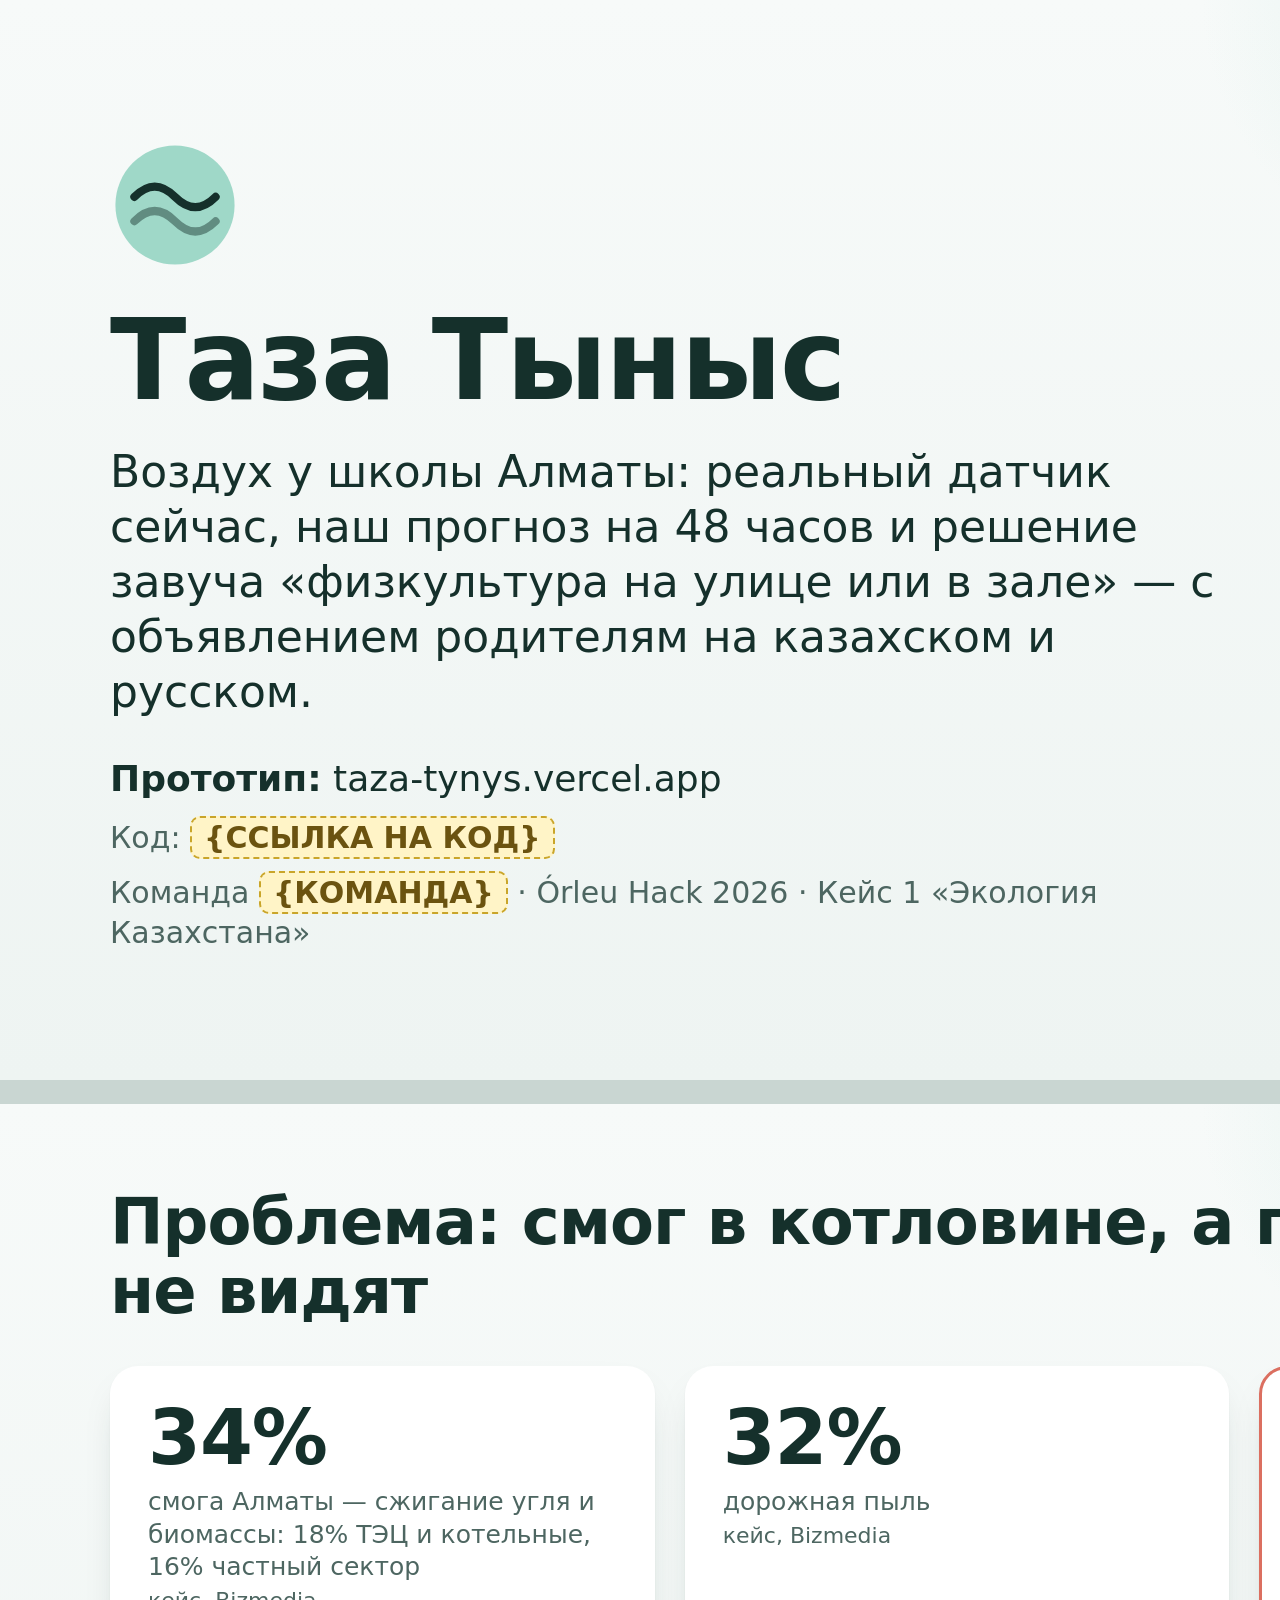
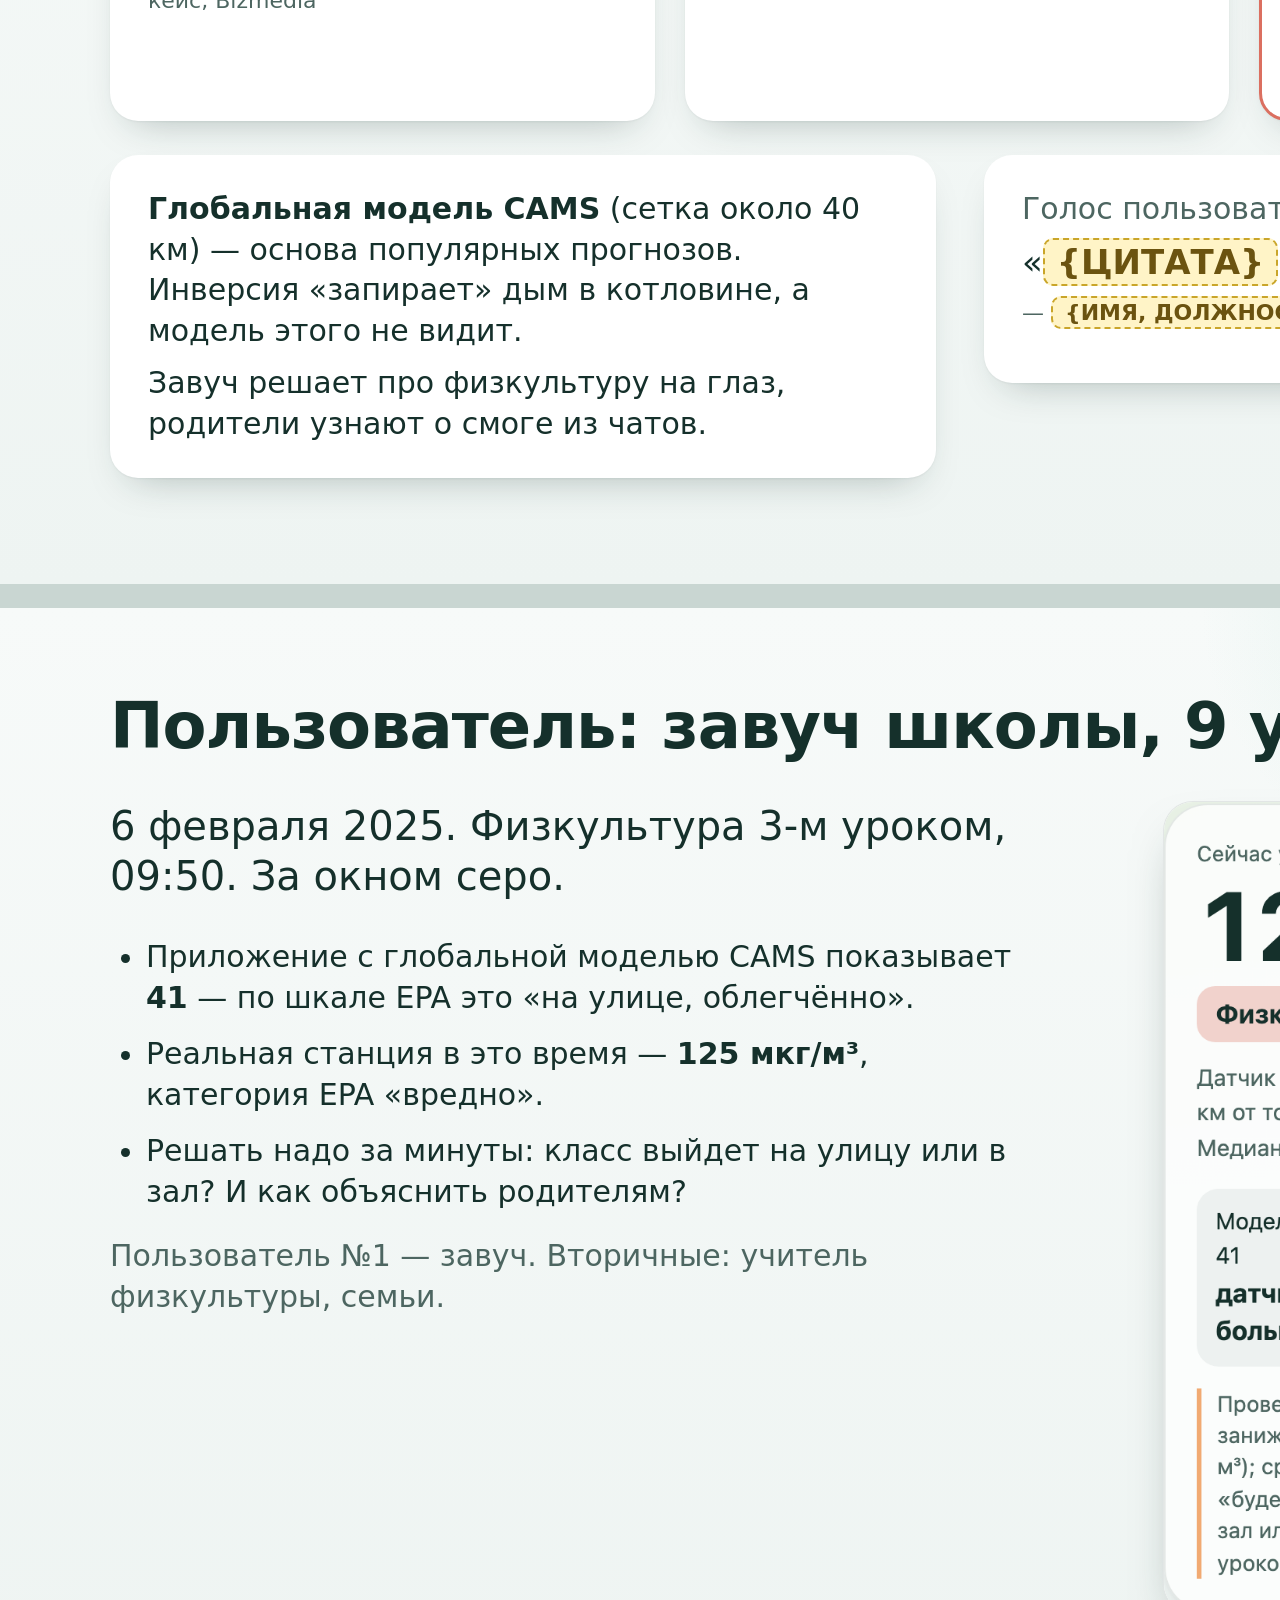
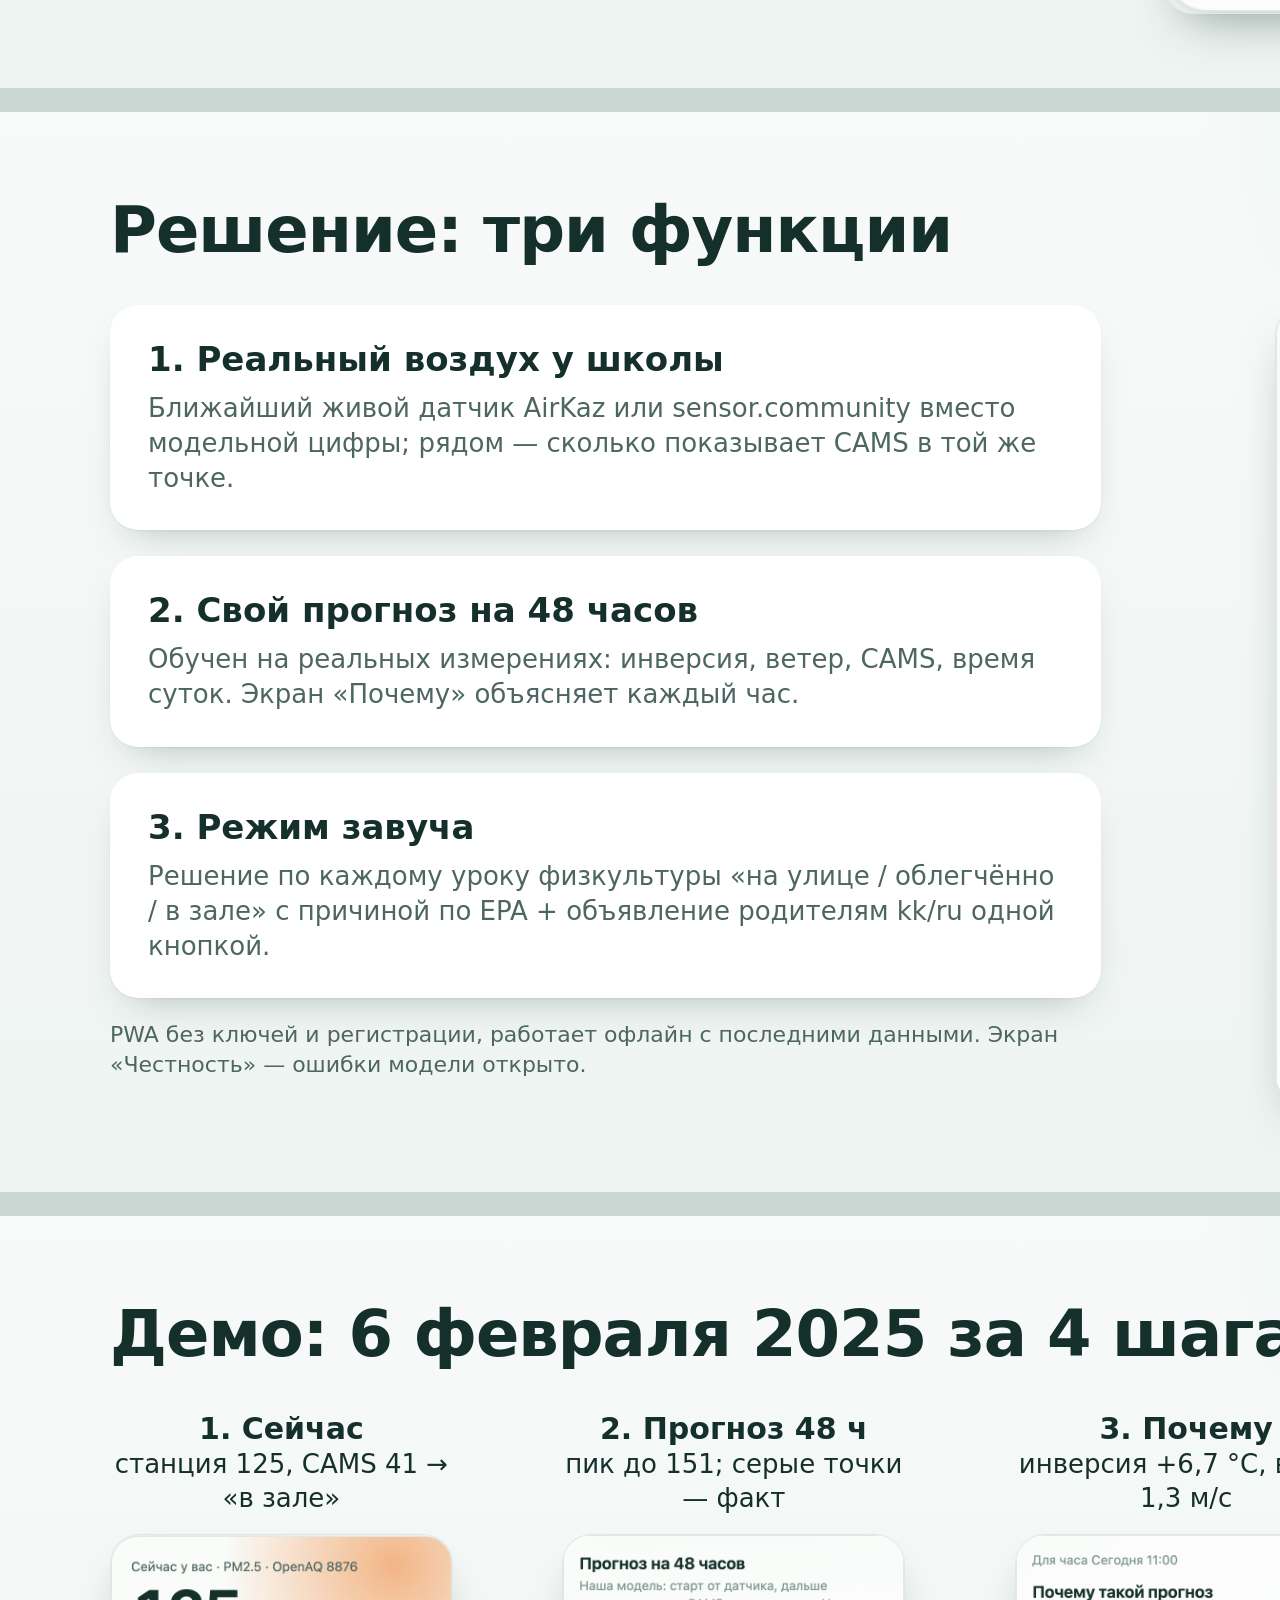
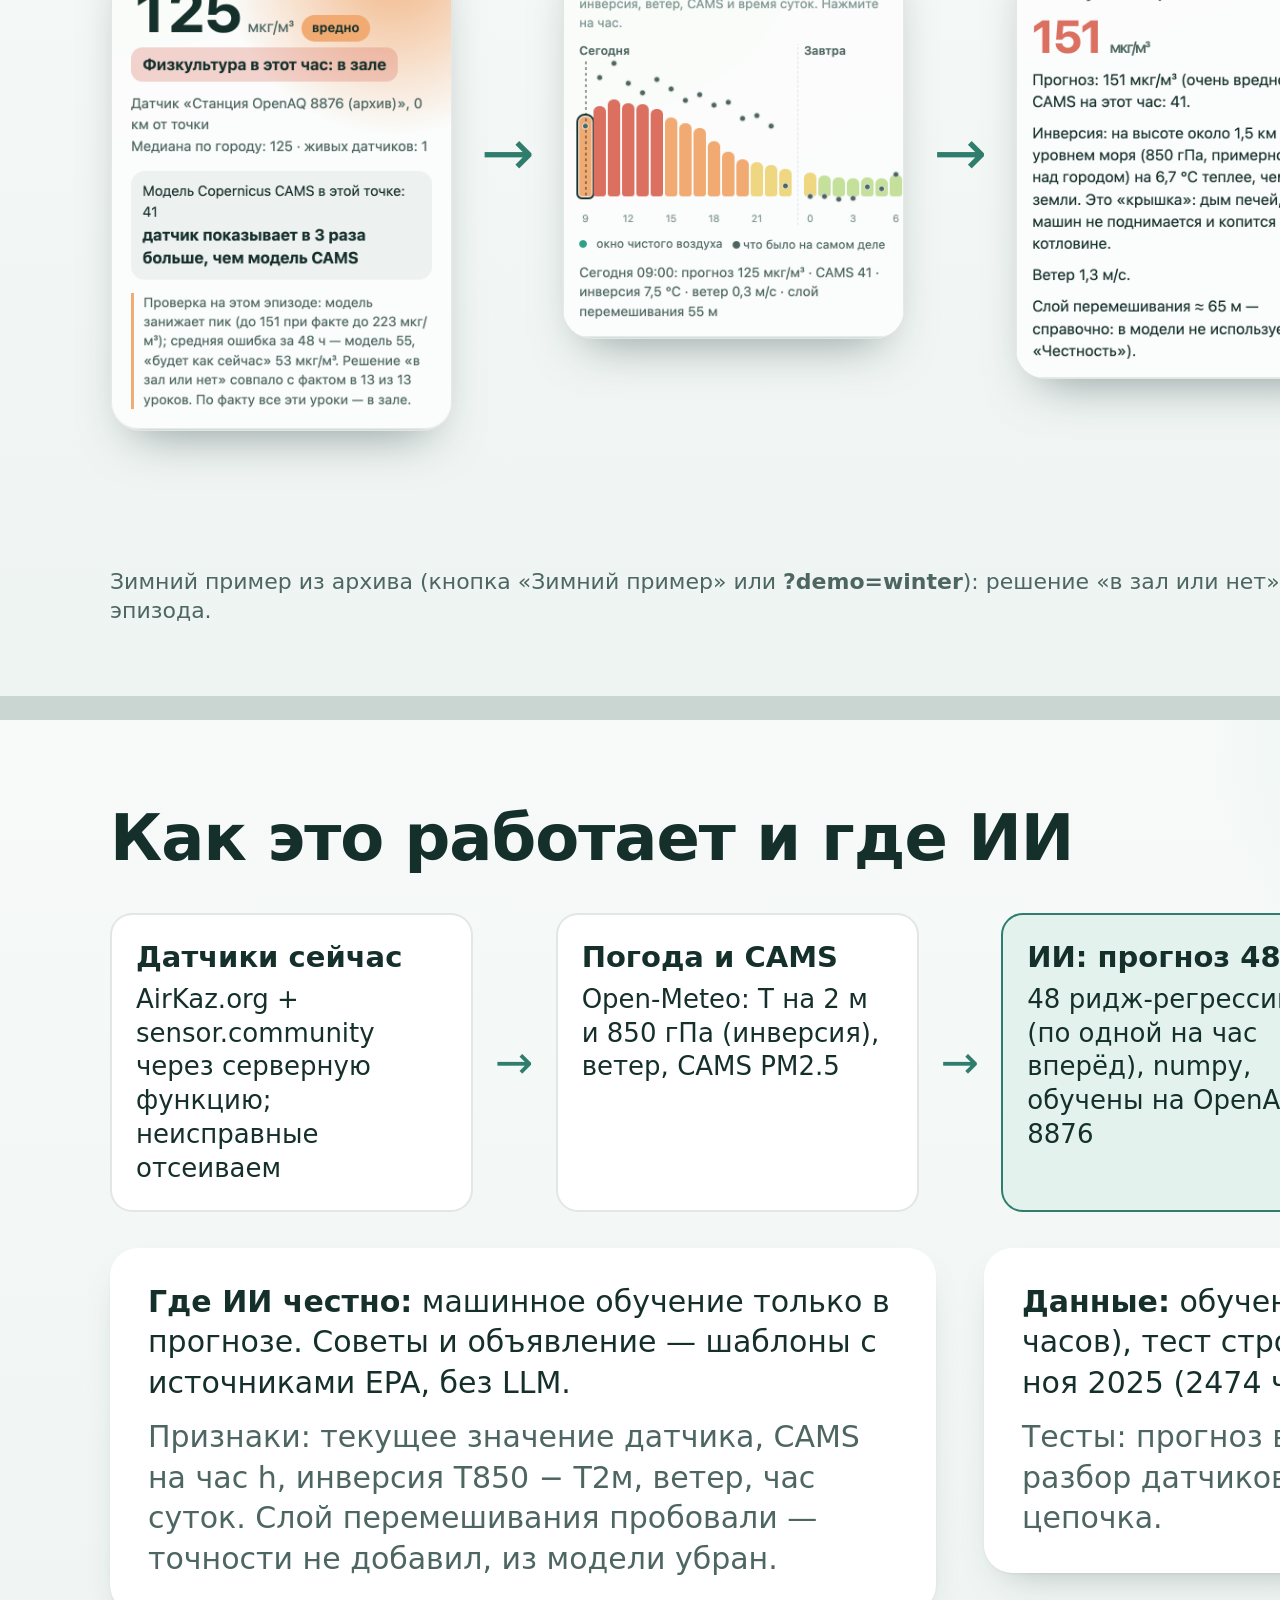
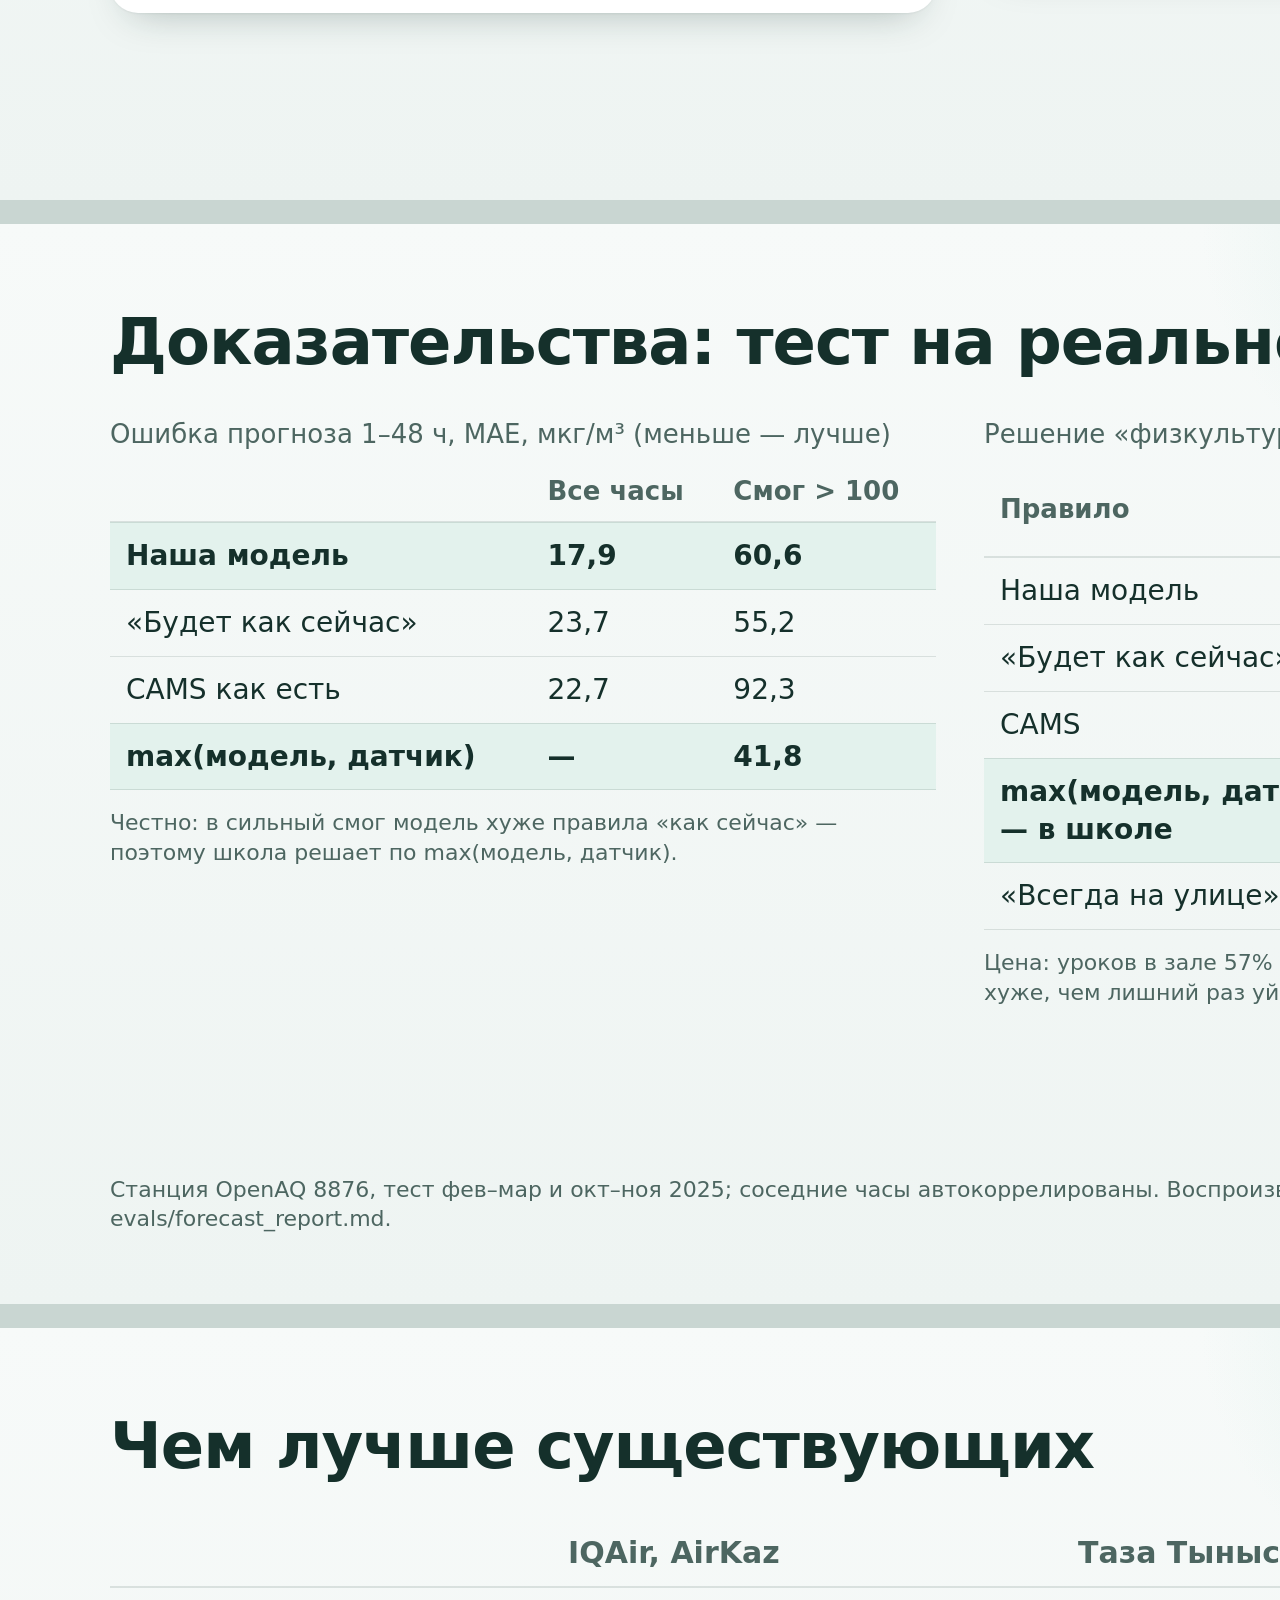
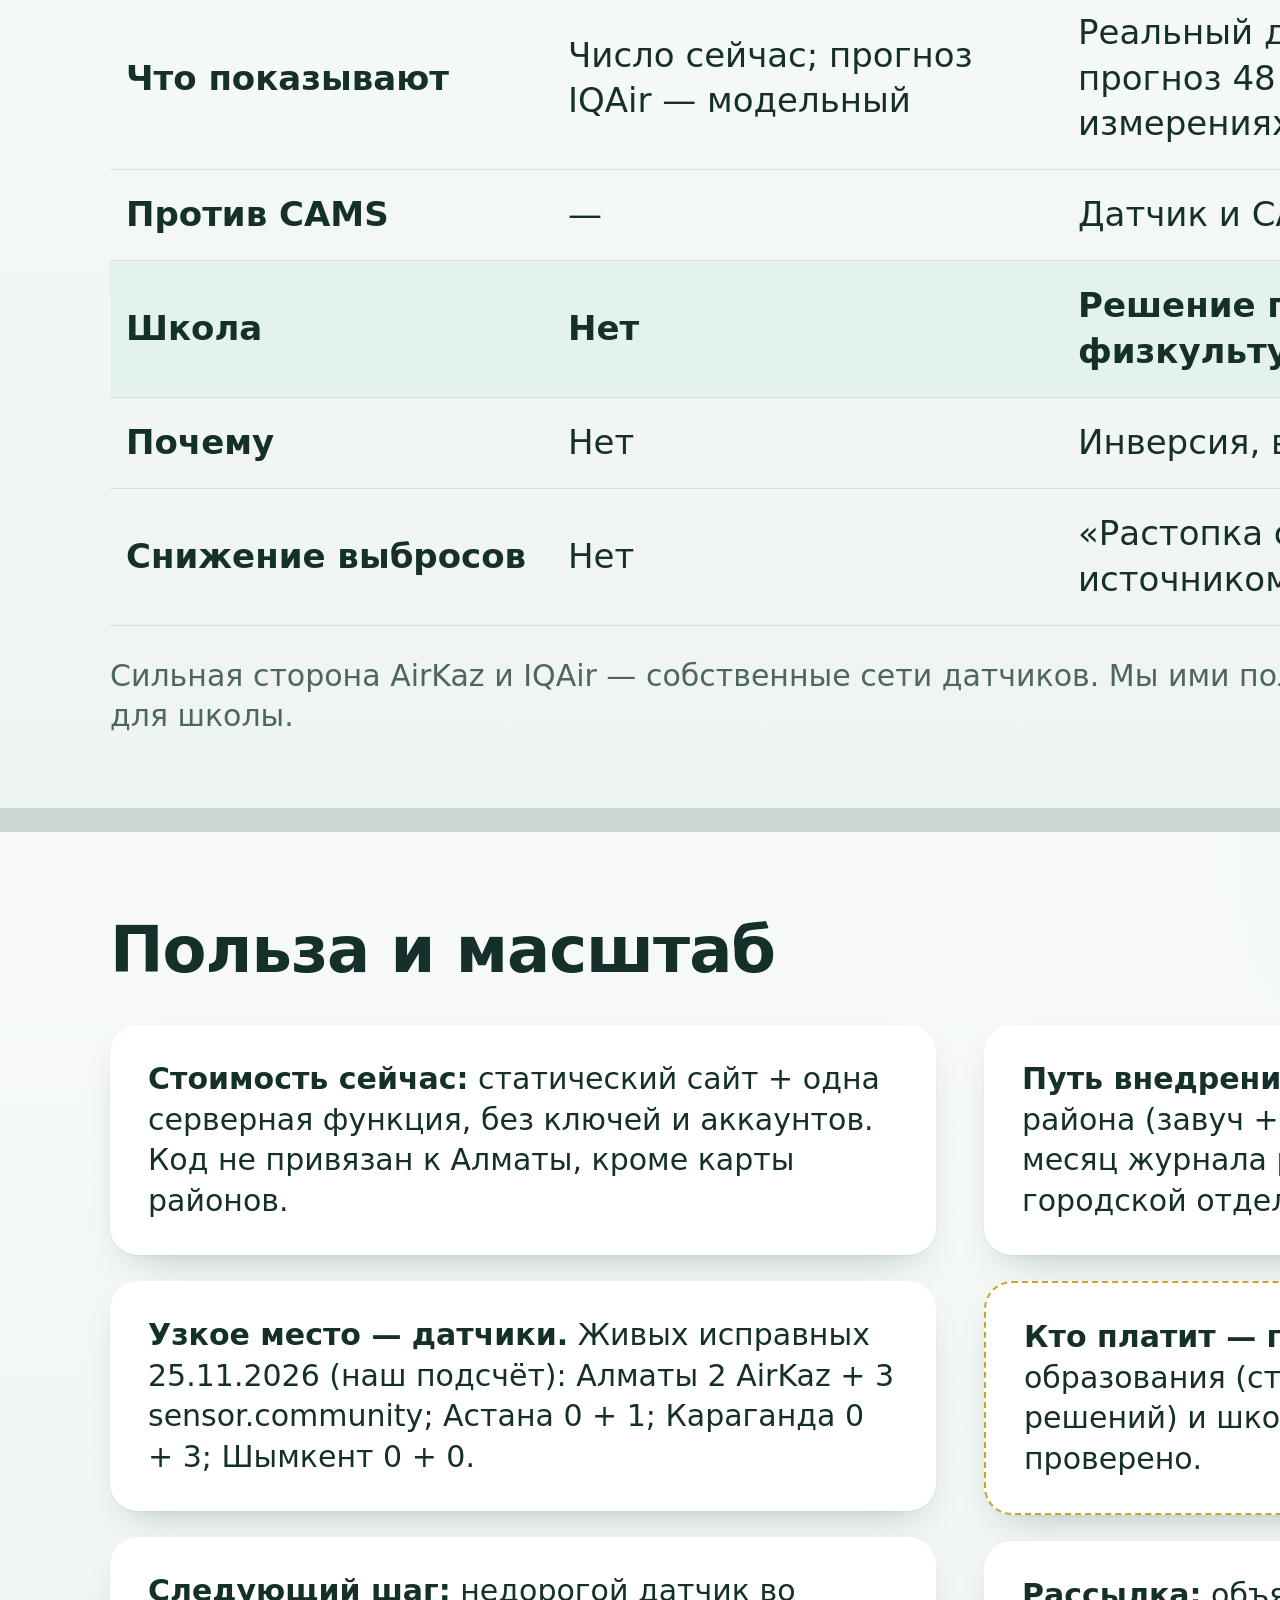
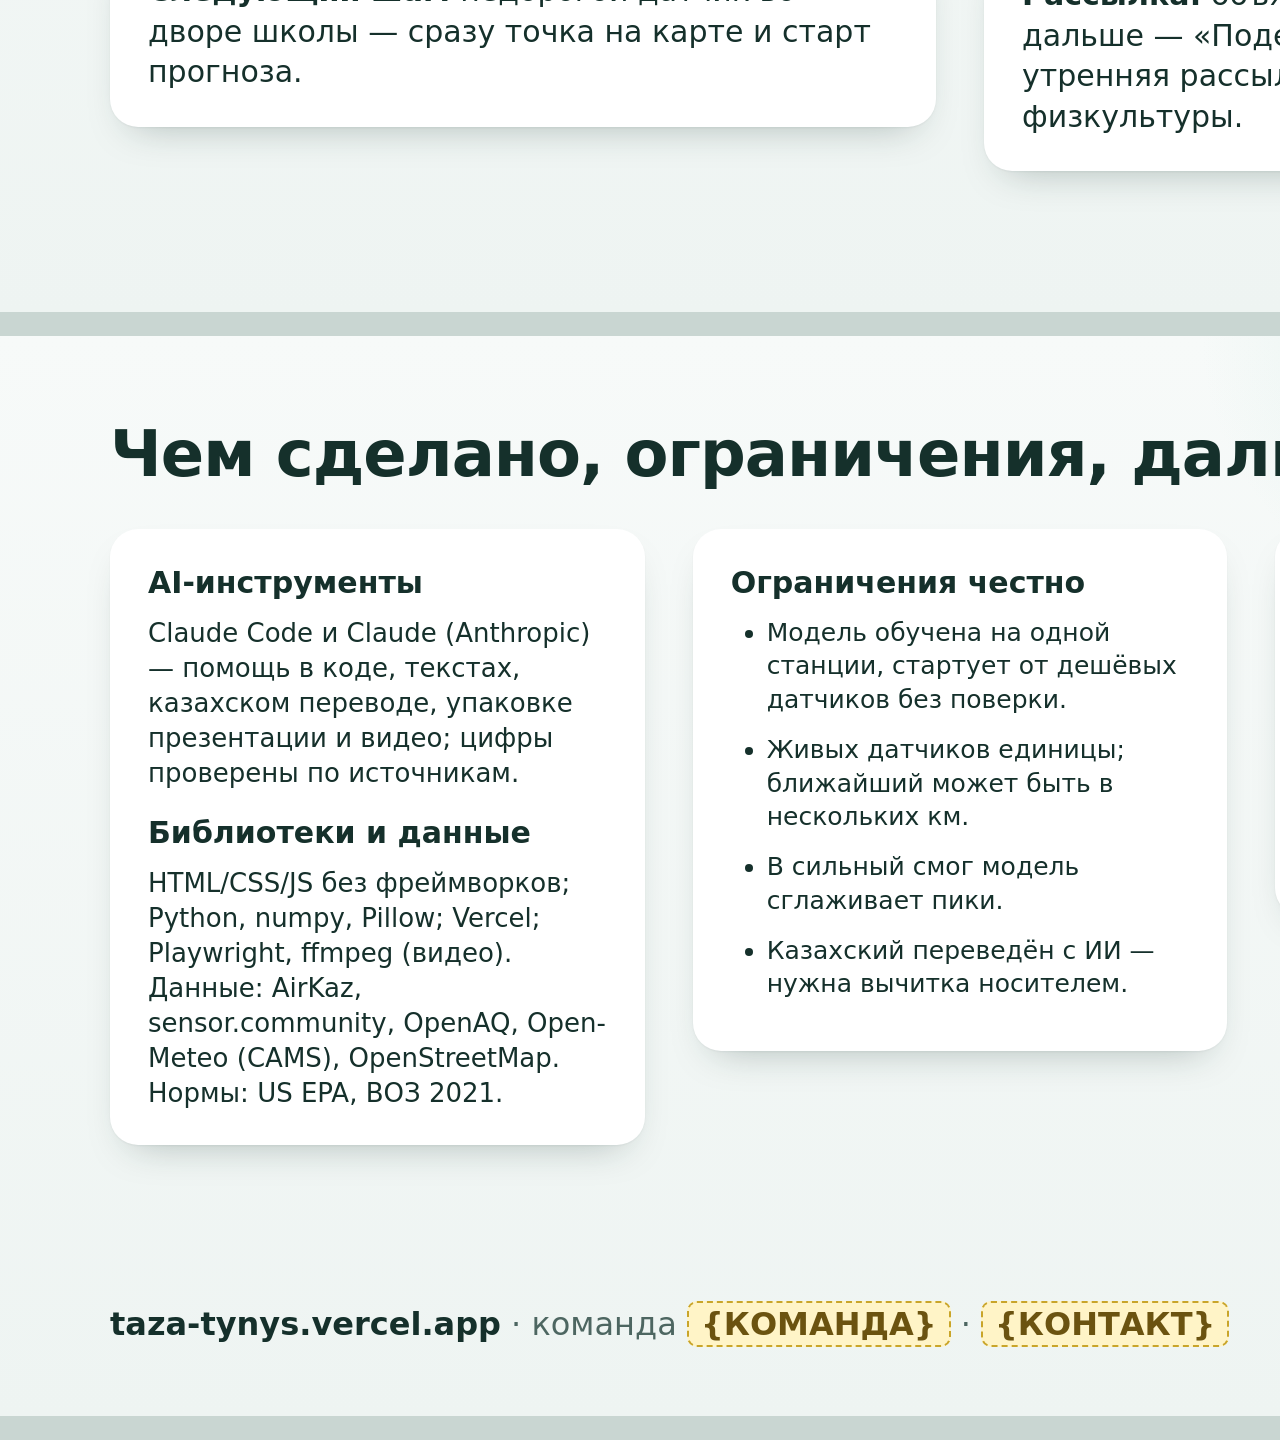
==== submission/slides.html @ 8d7e811f "docs(submission): slides, pitch video, script, defense notes and form description Co-Authored-By: Cl" ====
<!doctype html>
<html lang="ru">
<head>
<meta charset="utf-8">
<title>Таза Тыныс — презентация</title>
<meta name="viewport" content="width=1920">
<style>
  :root {
    --bg: #eef4f2; --bg2: #f7faf9; --card: #ffffff; --ink: #15302b; --ink2: #4d6661; --ink3: #7f9692;
    --line: rgba(21,48,43,.12); --accent: #2f7d6d;
    --lvl0: #9fd8c8; --lvl1: #c4e09a; --lvl2: #efd781; --lvl3: #f1aa72; --lvl4: #db6f60; --lvl5: #8e4f78; --win: #2f9f88;
    --font: ui-rounded, "SF Pro Rounded", "Segoe UI Variable Display", "Segoe UI", system-ui, -apple-system, Roboto, "Helvetica Neue", Arial, sans-serif;
  }
  @page { size: 1920px 1080px; margin: 0; }
  * { box-sizing: border-box; }
  html, body { margin: 0; padding: 0; background: #c9d6d2; font-family: var(--font); color: var(--ink); -webkit-print-color-adjust: exact; print-color-adjust: exact; }
  .slide { width: 1920px; height: 1080px; position: relative; overflow: hidden; margin: 0 auto 24px;
    background: radial-gradient(1200px 700px at 100% 0%, rgba(159,216,200,.55), transparent 60%), linear-gradient(180deg, var(--bg2), var(--bg));
    padding: 84px 110px 70px; page-break-after: always; break-after: page; display: flex; flex-direction: column; }
  @media print { body { background: none; } .slide { margin: 0; } }
  .num { position: absolute; right: 70px; bottom: 44px; font-size: 22px; color: var(--ink3); }
  .tag { position: absolute; left: 110px; bottom: 44px; font-size: 22px; color: var(--ink3); display: flex; gap: 12px; align-items: center; }
  .tag svg { width: 30px; height: 30px; }
  h1 { font-size: 112px; line-height: 1; margin: 0 0 28px; letter-spacing: -2px; }
  h2 { font-size: 64px; line-height: 1.08; margin: 0 0 40px; letter-spacing: -1px; }
  p, li, td, th { font-size: 30px; line-height: 1.35; }
  .lead { font-size: 44px; line-height: 1.25; color: var(--ink); margin: 0 0 36px; max-width: 1400px; }
  .muted { color: var(--ink2); }
  .small { font-size: 22px; color: var(--ink2); }
  .row { display: flex; gap: 48px; align-items: flex-start; flex: 1; min-height: 0; }
  .col { flex: 1; min-width: 0; }
  .card { background: var(--card); border-radius: 28px; padding: 34px 38px; box-shadow: 0 1px 2px rgba(21,48,43,.05), 0 18px 40px -22px rgba(21,48,43,.35); }
  .big { font-size: 120px; font-weight: 800; line-height: 1; letter-spacing: -3px; }
  .pill { display: inline-block; padding: 8px 22px; border-radius: 999px; font-weight: 700; font-size: 28px; }
  .bad { background: #f6d6d1; color: #7a2418; }
  .ok { background: #d7efe8; color: #1d5c4f; }
  .phone { border-radius: 30px; box-shadow: 0 24px 50px -24px rgba(21,48,43,.5); border: 1px solid var(--line); display: block; background: #fff; }
  table { border-collapse: collapse; width: 100%; }
  th { text-align: left; color: var(--ink2); font-weight: 600; font-size: 26px; padding: 12px 16px; border-bottom: 2px solid var(--line); }
  td { padding: 14px 16px; border-bottom: 1px solid var(--line); font-size: 28px; }
  table.cmp td { font-size: 34px; padding: 22px 16px; } table.cmp th { font-size: 30px; }
  tr.hl td { background: #e3f2ed; font-weight: 700; }
  .ph { background: #fff4c7; border: 2px dashed #c9a52a; color: #6b5310; padding: 2px 12px; border-radius: 10px; font-weight: 600; }
  ul { margin: 0; padding-left: 36px; } li { margin: 0 0 16px; }
  .steps { display: flex; gap: 28px; flex: 1; min-height: 0; }
  .step { flex: 1; display: flex; flex-direction: column; gap: 18px; align-items: center; }
  .step .cap { font-size: 26px; line-height: 1.3; text-align: center; min-height: 104px; }
  .step .cap b { display: block; font-size: 30px; }
  .step img { max-height: 620px; max-width: 100%; }
  .arrow { align-self: center; font-size: 64px; color: var(--accent); margin-top: -60px; }
  .flow { display: flex; align-items: stretch; gap: 22px; margin-bottom: 36px; }
  .box { flex: 1; background: #fff; border-radius: 22px; padding: 24px 24px; border: 2px solid var(--line); font-size: 26px; line-height: 1.3; }
  .box b { display: block; font-size: 29px; margin-bottom: 6px; }
  .box.ai { border-color: var(--accent); background: #e3f2ed; }
  .farr { align-self: center; font-size: 46px; color: var(--accent); }
  .kpi { display: flex; gap: 30px; margin-bottom: 34px; }
  .kpi .card { flex: 1; }
  .kpi .v { font-size: 76px; font-weight: 800; line-height: 1; letter-spacing: -1px; }
  .kpi .l { font-size: 25px; color: var(--ink2); margin-top: 10px; line-height: 1.3; }
  .grid3 { display: grid; grid-template-columns: repeat(3, 1fr); gap: 30px; }
  .grid3 .card h3 { font-size: 34px; margin: 0 0 12px; }
  .grid3 .card p { font-size: 26px; margin: 0; color: var(--ink2); }
</style>
</head>
<body>
<svg width="0" height="0" style="position:absolute" aria-hidden="true">
  <symbol id="logo" viewBox="0 0 48 48">
    <circle cx="24" cy="24" r="22" fill="#9fd8c8"/>
    <path d="M9 21c5-5 10-5 15 0s10 5 15 0" fill="none" stroke="#15302b" stroke-width="3" stroke-linecap="round"/>
    <path d="M9 30c5-5 10-5 15 0s10 5 15 0" fill="none" stroke="#15302b" stroke-width="3" stroke-linecap="round" opacity=".45"/>
  </symbol>
</svg>

<!-- 1. Title -->
<section class="slide">
  <div class="row" style="align-items:center">
    <div class="col" style="flex:1.35">
      <svg style="width:130px;height:130px;margin-bottom:30px"><use href="#logo"/></svg>
      <h1>Таза Тыныс</h1>
      <p class="lead">Воздух у школы Алматы: реальный датчик сейчас, наш прогноз на 48 часов и решение завуча «физкультура на улице или в зале» — с объявлением родителям на казахском и русском.</p>
      <p style="font-size:36px;margin:0 0 14px"><b>Прототип:</b> taza-tynys.vercel.app</p>
      <p style="font-size:30px;margin:0 0 14px" class="muted">Код: <span class="ph">{ССЫЛКА НА КОД}</span></p>
      <p style="font-size:30px;margin:0" class="muted">Команда <span class="ph">{КОМАНДА}</span> · Órleu Hack 2026 · Кейс 1 «Экология Казахстана»</p>
    </div>
    <div class="col" style="flex:.65;display:flex;justify-content:center">
      <img class="phone" src="img/phone_winter_top.png" style="height:880px" alt="Экран «Сейчас»">
    </div>
  </div>
  <div class="num">1</div>
</section>

<!-- 2. Problem -->
<section class="slide">
  <h2>Проблема: смог в котловине, а прогнозы его не видят</h2>
  <div class="kpi">
    <div class="card"><div class="v">34%</div><div class="l">смога Алматы — сжигание угля и биомассы: 18% ТЭЦ и котельные, 16% частный сектор<br><span class="small">кейс, Bizmedia</span></div></div>
    <div class="card"><div class="v">32%</div><div class="l">дорожная пыль<br><span class="small">кейс, Bizmedia</span></div></div>
    <div class="card" style="border:3px solid var(--lvl4)"><div class="v" style="color:#b04a3c">в 3,2 раза</div><div class="l">занижает смог модель CAMS: в 201 часе, когда станция показывала &gt;100 мкг/м³ (медиана 127), CAMS — медиана 40<br><span class="small">наш расчёт: OpenAQ 8876, фев–мар и окт–ноя 2025, evals/forecast_report.md</span></div></div>
  </div>
  <div class="row">
    <div class="col card">
      <p style="margin:0 0 12px"><b>Глобальная модель CAMS</b> (сетка около 40 км) — основа популярных прогнозов. Инверсия «запирает» дым в котловине, а модель этого не видит.</p>
      <p style="margin:0">Завуч решает про физкультуру на глаз, родители узнают о смоге из чатов.</p>
    </div>
    <div class="col card">
      <p style="margin:0 0 10px" class="muted">Голос пользователя:</p>
      <p style="margin:0;font-size:34px">«<span class="ph">{ЦИТАТА}</span>»</p>
      <p class="small" style="margin-top:12px">— <span class="ph">{ИМЯ, ДОЛЖНОСТЬ, ШКОЛА}</span> (интервью команды)</p>
    </div>
  </div>
  <div class="num">2</div>
</section>

<!-- 3. User -->
<section class="slide">
  <h2>Пользователь: завуч школы, 9 утра</h2>
  <div class="row">
    <div class="col">
      <p class="lead" style="font-size:40px">6 февраля 2025. Физкультура 3-м уроком, 09:50. За окном серо.</p>
      <ul>
        <li>Приложение с глобальной моделью CAMS показывает <b>41</b> — по шкале EPA это «на улице, облегчённо».</li>
        <li>Реальная станция в это время — <b>125 мкг/м³</b>, категория EPA «вредно».</li>
        <li>Решать надо за минуты: класс выйдет на улицу или в зал? И как объяснить родителям?</li>
      </ul>
      <p class="muted" style="margin-top:24px">Пользователь №1 — завуч. Вторичные: учитель физкультуры, семьи.</p>
    </div>
    <div class="col" style="flex:.8;display:flex;justify-content:center">
      <img class="phone" src="img/hero_winter.png" style="width:560px" alt="125 против 41">
    </div>
  </div>
  <div class="num">3</div>
</section>

<!-- 4. Solution -->
<section class="slide">
  <h2>Решение: три функции</h2>
  <div class="row">
    <div class="col" style="flex:1.2">
      <div class="grid3" style="grid-template-columns:1fr;gap:26px">
        <div class="card"><h3>1. Реальный воздух у школы</h3><p>Ближайший живой датчик AirKaz или sensor.community вместо модельной цифры; рядом — сколько показывает CAMS в той же точке.</p></div>
        <div class="card"><h3>2. Свой прогноз на 48 часов</h3><p>Обучен на реальных измерениях: инверсия, ветер, CAMS, время суток. Экран «Почему» объясняет каждый час.</p></div>
        <div class="card"><h3>3. Режим завуча</h3><p>Решение по каждому уроку физкультуры «на улице / облегчённо / в зале» с причиной по EPA + объявление родителям kk/ru одной кнопкой.</p></div>
      </div>
      <p class="small" style="margin-top:22px">PWA без ключей и регистрации, работает офлайн с последними данными. Экран «Честность» — ошибки модели открыто.</p>
    </div>
    <div class="col" style="flex:.8;display:flex;justify-content:center">
      <img class="phone" src="img/school_lessons_top.png" style="height:800px" alt="Режим завуча">
    </div>
  </div>
  <div class="num">4</div>
</section>

<!-- 5. Demo -->
<section class="slide">
  <h2>Демо: 6 февраля 2025 за 4 шага</h2>
  <div class="steps">
    <div class="step"><div class="cap"><b>1. Сейчас</b>станция 125, CAMS 41 → «в зале»</div><img class="phone" src="img/hero_winter.png" style="width:390px"></div>
    <div class="arrow">→</div>
    <div class="step"><div class="cap"><b>2. Прогноз 48 ч</b>пик до 151; серые точки — факт</div><img class="phone" src="img/strip_winter.png" style="width:390px"></div>
    <div class="arrow">→</div>
    <div class="step"><div class="cap"><b>3. Почему</b>инверсия +6,7 °C, ветер 1,3 м/с</div><img class="phone" src="img/why_gauge.png" style="width:390px"></div>
    <div class="arrow">→</div>
    <div class="step"><div class="cap"><b>4. Школа</b>3-й урок — в зал, объявление kk/ru</div><img class="phone" src="img/school_announce_ru.png" style="width:390px"></div>
  </div>
  <p class="small" style="margin:10px 0 0">Зимний пример из архива (кнопка «Зимний пример» или <b>?demo=winter</b>): решение «в зал или нет» совпало с фактом в 13 из 13 уроков этого эпизода.</p>
  <div class="num">5</div>
</section>

<!-- 6. How it works -->
<section class="slide">
  <h2>Как это работает и где ИИ</h2>
  <div class="flow">
    <div class="box"><b>Датчики сейчас</b>AirKaz.org + sensor.community через серверную функцию; неисправные отсеиваем</div>
    <div class="farr">→</div>
    <div class="box"><b>Погода и CAMS</b>Open-Meteo: T на 2 м и 850 гПа (инверсия), ветер, CAMS PM2.5</div>
    <div class="farr">→</div>
    <div class="box ai"><b>ИИ: прогноз 48 ч</b>48 ридж-регрессий (по одной на час вперёд), numpy, обучены на OpenAQ 8876</div>
    <div class="farr">→</div>
    <div class="box"><b>Правила, не генерация</b>Категории US EPA AQI, EPA Air Quality Flag, школа: max(прогноз, датчик)</div>
  </div>
  <div class="row">
    <div class="col card">
      <p style="margin:0 0 14px"><b>Где ИИ честно:</b> машинное обучение только в прогнозе. Советы и объявление — шаблоны с источниками EPA, без LLM.</p>
      <p style="margin:0" class="muted">Признаки: текущее значение датчика, CAMS на час h, инверсия T850 − T2м, ветер, час суток. Слой перемешивания пробовали — точности не добавил, из модели убран.</p>
    </div>
    <div class="col card">
      <p style="margin:0 0 14px"><b>Данные:</b> обучение окт 2024 – янв 2025 (2725 часов), тест строго позже — фев–мар и окт–ноя 2025 (2474 часа).</p>
      <p style="margin:0" class="muted">Тесты: прогноз в Python и JS совпадает; разбор датчиков на битых данных; офлайн-цепочка.</p>
    </div>
  </div>
  <div class="num">6</div>
</section>

<!-- 7. Evidence -->
<section class="slide">
  <h2>Доказательства: тест на реальной станции</h2>
  <div class="row">
    <div class="col">
      <p class="muted" style="margin:0 0 10px;font-size:26px">Ошибка прогноза 1–48 ч, MAE, мкг/м³ (меньше — лучше)</p>
      <table>
        <tr><th></th><th>Все часы</th><th>Смог &gt; 100</th></tr>
        <tr class="hl"><td>Наша модель</td><td>17,9</td><td>60,6</td></tr>
        <tr><td>«Будет как сейчас»</td><td>23,7</td><td>55,2</td></tr>
        <tr><td>CAMS как есть</td><td>22,7</td><td>92,3</td></tr>
        <tr class="hl"><td>max(модель, датчик)</td><td>—</td><td>41,8</td></tr>
      </table>
      <p class="small" style="margin-top:18px">Честно: в сильный смог модель хуже правила «как сейчас» — поэтому школа решает по max(модель, датчик).</p>
    </div>
    <div class="col">
      <p class="muted" style="margin:0 0 10px;font-size:26px">Решение «физкультура на улице?» (граница EPA 35,4)</p>
      <table>
        <tr><th>Правило</th><th>Точность</th><th>Поймано грязных часов</th></tr>
        <tr><td>Наша модель</td><td>75%</td><td>72%</td></tr>
        <tr><td>«Будет как сейчас»</td><td>70%</td><td>60%</td></tr>
        <tr><td>CAMS</td><td>67%</td><td>40%</td></tr>
        <tr class="hl"><td>max(модель, датчик) — в школе</td><td>70%</td><td>87%</td></tr>
        <tr><td>«Всегда на улице»</td><td>63%</td><td>0%</td></tr>
      </table>
      <p class="small" style="margin-top:18px">Цена: уроков в зале 57% часов против 41%. Пропустить грязный урок хуже, чем лишний раз уйти в зал.</p>
    </div>
  </div>
  <p class="small" style="margin:0">Станция OpenAQ 8876, тест фев–мар и окт–ноя 2025; соседние часы автокоррелированы. Воспроизводится: pipeline/train_forecast.py → evals/forecast_report.md.</p>
  <div class="num">7</div>
</section>

<!-- 8. Comparison -->
<section class="slide">
  <h2>Чем лучше существующих</h2>
  <table class="cmp">
    <tr><th style="width:26%"></th><th style="width:30%">IQAir, AirKaz</th><th>Таза Тыныс</th></tr>
    <tr><td><b>Что показывают</b></td><td>Число сейчас; прогноз IQAir — модельный</td><td>Реальный датчик у вашей точки + прогноз 48 ч, обученный на измерениях, с открытой ошибкой</td></tr>
    <tr><td><b>Против CAMS</b></td><td>—</td><td>Датчик и CAMS рядом в одной точке</td></tr>
    <tr class="hl"><td><b>Школа</b></td><td>Нет</td><td>Решение по каждому уроку физкультуры + объявление kk/ru</td></tr>
    <tr><td><b>Почему</b></td><td>Нет</td><td>Инверсия, ветер, вклад признаков</td></tr>
    <tr><td><b>Снижение выбросов</b></td><td>Нет</td><td>«Растопка сверху» с рецензируемым источником</td></tr>
  </table>
  <p class="muted" style="margin-top:30px">Сильная сторона AirKaz и IQAir — собственные сети датчиков. Мы ими пользуемся и добавляем решение для школы.</p>
  <div class="num">8</div>
</section>

<!-- 9. Value and scale -->
<section class="slide">
  <h2>Польза и масштаб</h2>
  <div class="row">
    <div class="col">
      <div class="card" style="margin-bottom:26px"><p style="margin:0"><b>Стоимость сейчас:</b> статический сайт + одна серверная функция, без ключей и аккаунтов. Код не привязан к Алматы, кроме карты районов.</p></div>
      <div class="card" style="margin-bottom:26px"><p style="margin:0"><b>Узкое место — датчики.</b> Живых исправных 25.11.2026 (наш подсчёт): Алматы 2 AirKaz + 3 sensor.community; Астана 0 + 1; Караганда 0 + 3; Шымкент 0 + 0.</p></div>
      <div class="card"><p style="margin:0"><b>Следующий шаг:</b> недорогой датчик во дворе школы — сразу точка на карте и старт прогноза.</p></div>
    </div>
    <div class="col">
      <div class="card" style="margin-bottom:26px"><p style="margin:0"><b>Путь внедрения:</b> пилот в 2–3 школах одного района (завуч + учитель физкультуры) → месяц журнала решений → районный и городской отдел образования.</p></div>
      <div class="card" style="margin-bottom:26px;border:2px dashed #c9a52a"><p style="margin:0"><b>Кто платит — гипотеза:</b> отделы образования (страница района, журнал решений) и школы (датчик во дворе). Не проверено.</p></div>
      <div class="card"><p style="margin:0"><b>Рассылка:</b> объявление уже на двух языках; дальше — «Поделиться» в чат класса и утренняя рассылка по расписанию физкультуры.</p></div>
    </div>
  </div>
  <div class="num">9</div>
</section>

<!-- 10. Tools, limits, next -->
<section class="slide">
  <h2>Чем сделано, ограничения, дальше</h2>
  <div class="row">
    <div class="col card">
      <p style="margin:0 0 12px"><b>AI-инструменты</b></p>
      <p style="margin:0 0 22px;font-size:26px">Claude Code и Claude (Anthropic) — помощь в коде, текстах, казахском переводе, упаковке презентации и видео; цифры проверены по источникам.</p>
      <p style="margin:0 0 12px"><b>Библиотеки и данные</b></p>
      <p style="margin:0;font-size:26px">HTML/CSS/JS без фреймворков; Python, numpy, Pillow; Vercel; Playwright, ffmpeg (видео). Данные: AirKaz, sensor.community, OpenAQ, Open-Meteo (CAMS), OpenStreetMap. Нормы: US EPA, ВОЗ 2021.</p>
    </div>
    <div class="col card">
      <p style="margin:0 0 12px"><b>Ограничения честно</b></p>
      <ul style="font-size:25px">
        <li style="font-size:25px">Модель обучена на одной станции, стартует от дешёвых датчиков без поверки.</li>
        <li style="font-size:25px">Живых датчиков единицы; ближайший может быть в нескольких км.</li>
        <li style="font-size:25px">В сильный смог модель сглаживает пики.</li>
        <li style="font-size:25px">Казахский переведён с ИИ — нужна вычитка носителем.</li>
      </ul>
    </div>
    <div class="col card">
      <p style="margin:0 0 12px"><b>Дальше</b></p>
      <ul style="font-size:25px">
        <li style="font-size:25px">Пилот в 2–3 школах, журнал решений.</li>
        <li style="font-size:25px">Калибровка дешёвых датчиков по станции.</li>
        <li style="font-size:25px">Датчики во дворах школ.</li>
        <li style="font-size:25px">Рассылка в чаты классов.</li>
      </ul>
    </div>
  </div>
  <p style="margin:28px 0 0;font-size:32px"><b>taza-tynys.vercel.app</b> <span class="muted">· команда <span class="ph">{КОМАНДА}</span> · <span class="ph">{КОНТАКТ}</span></span></p>
  <div class="num">10</div>
</section>
</body>
</html>
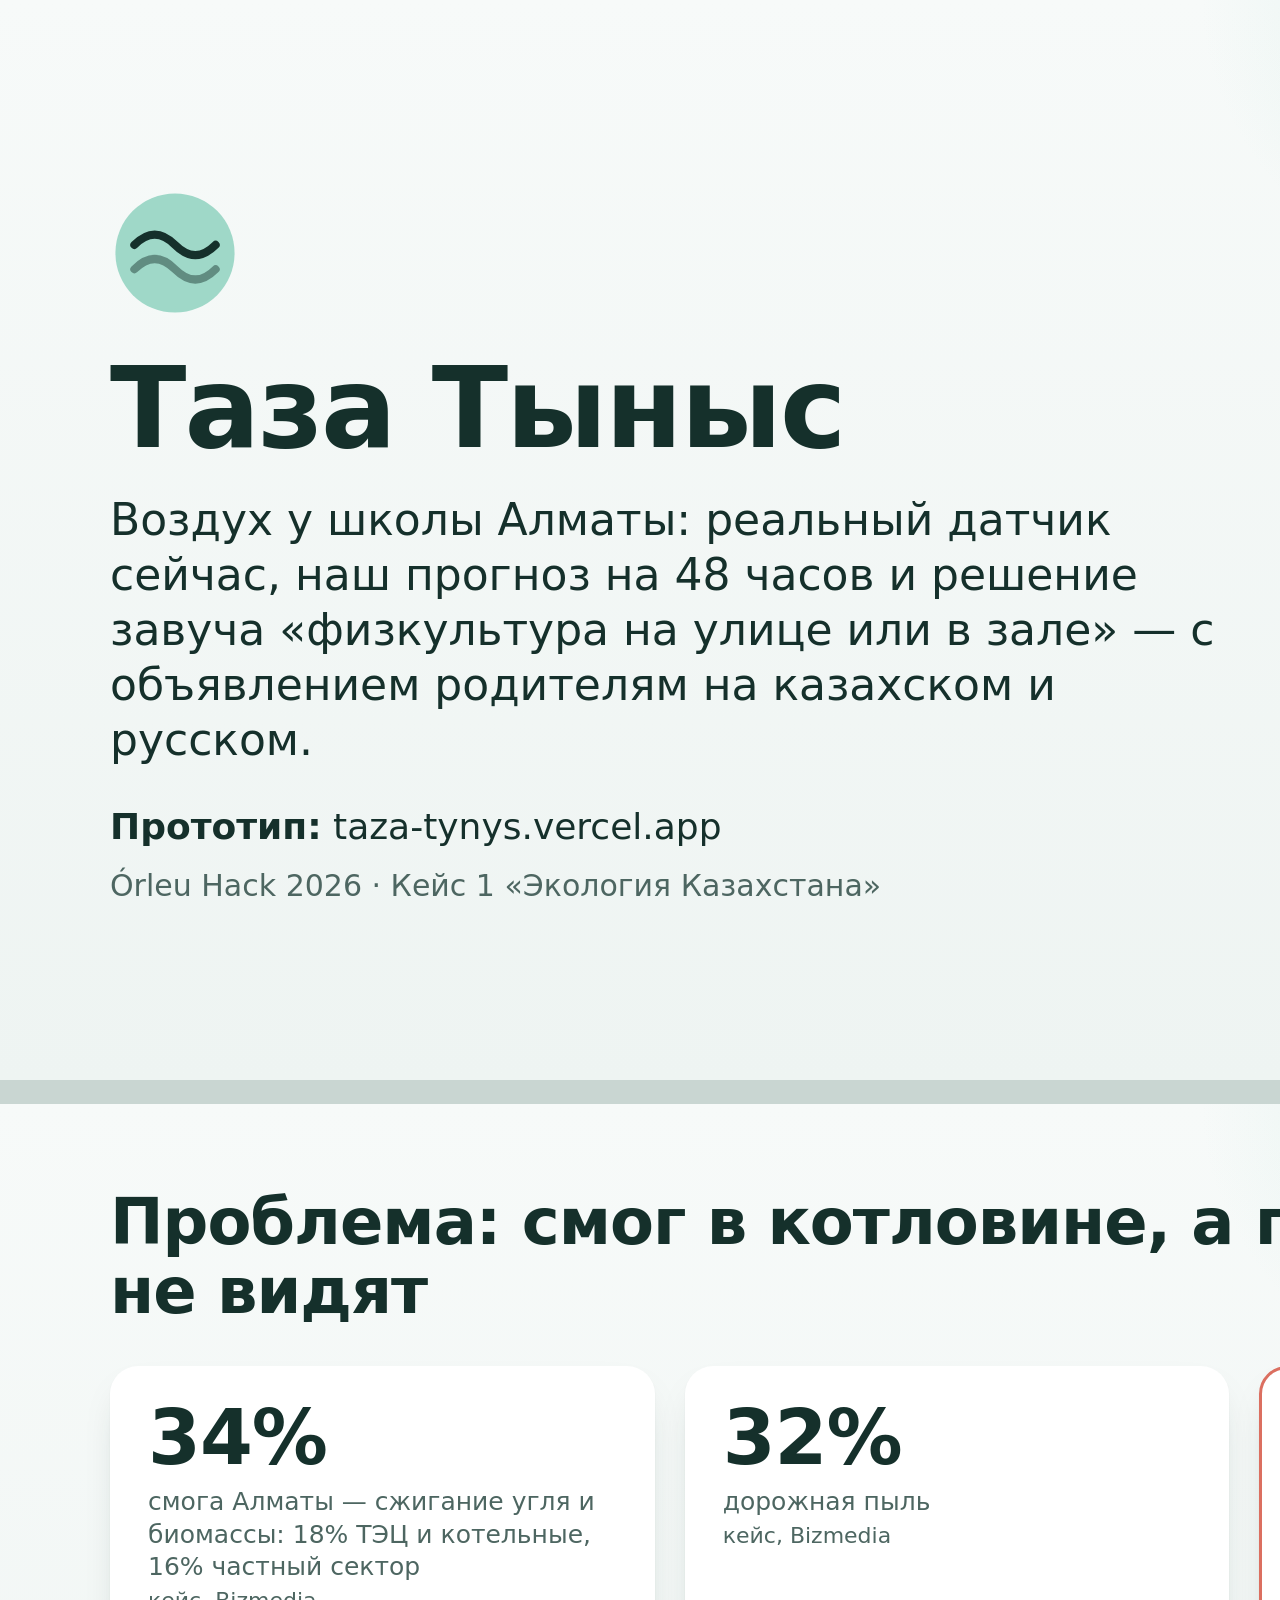
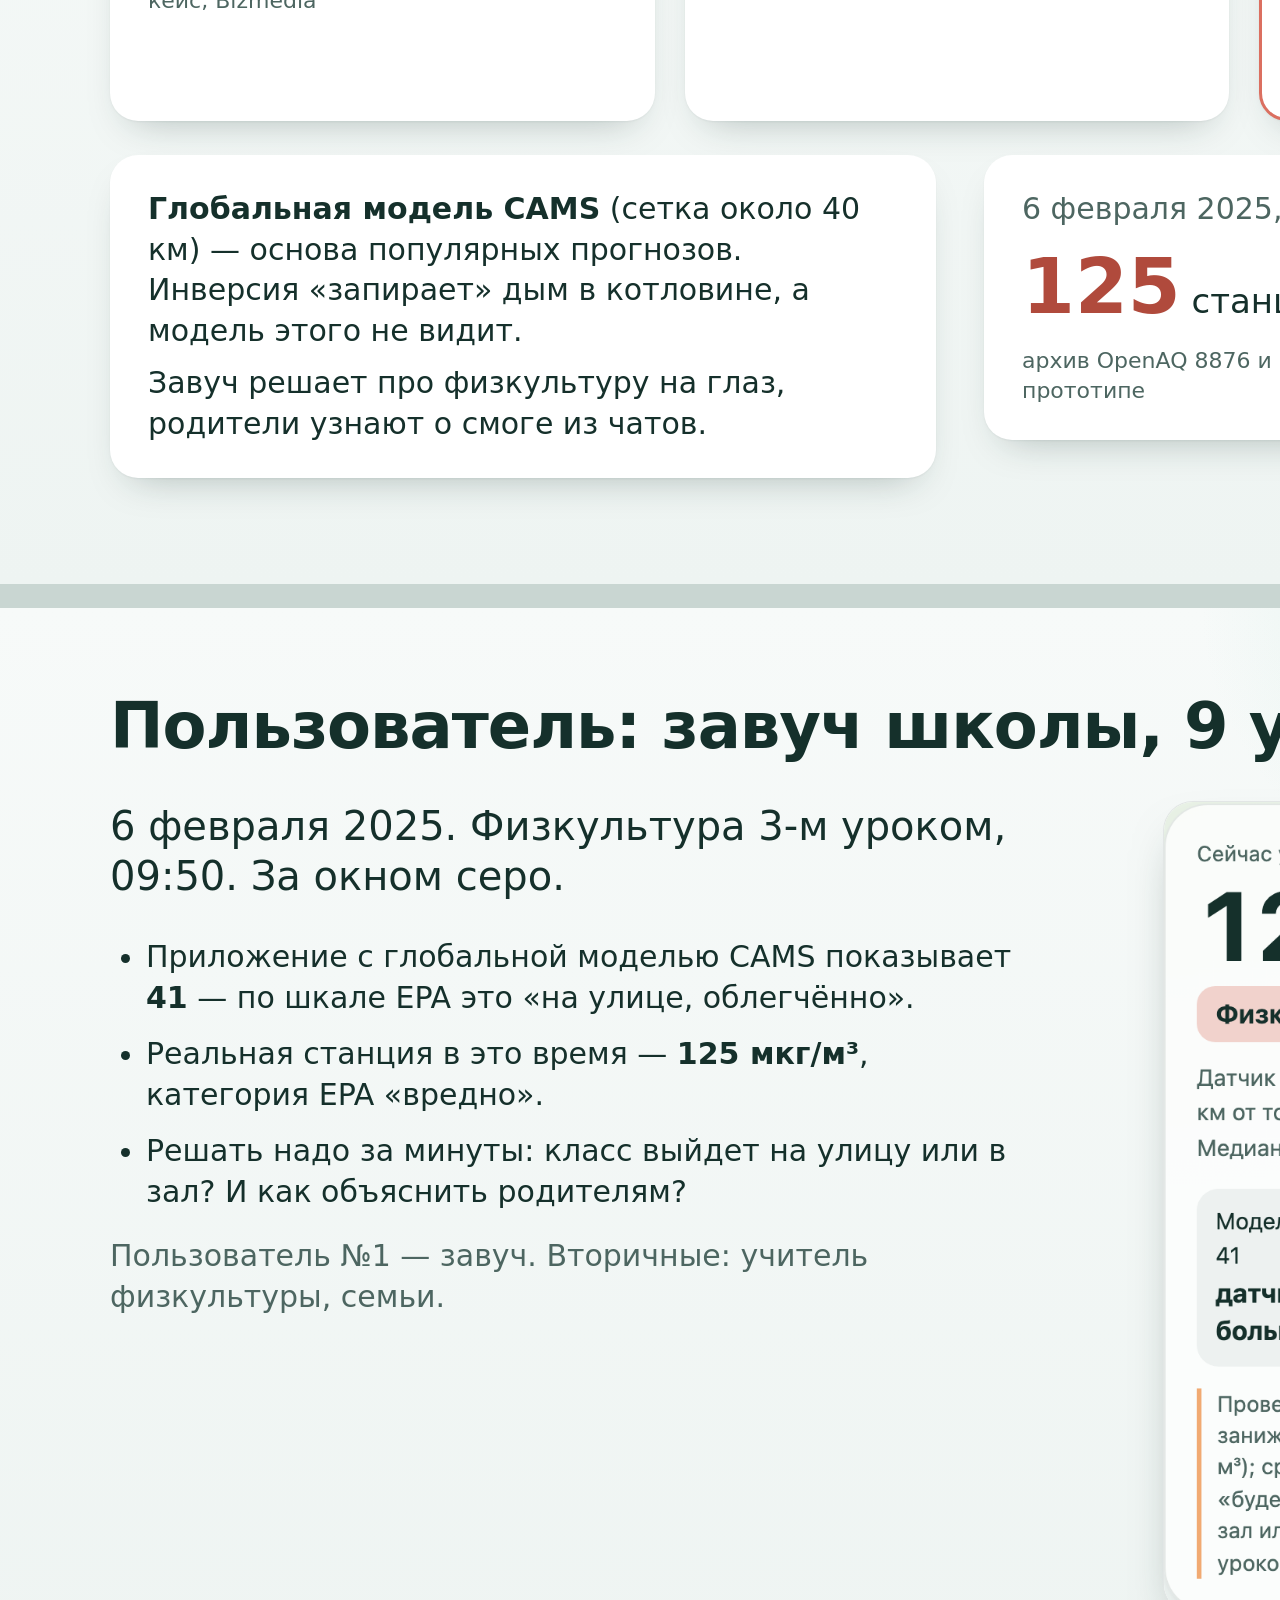
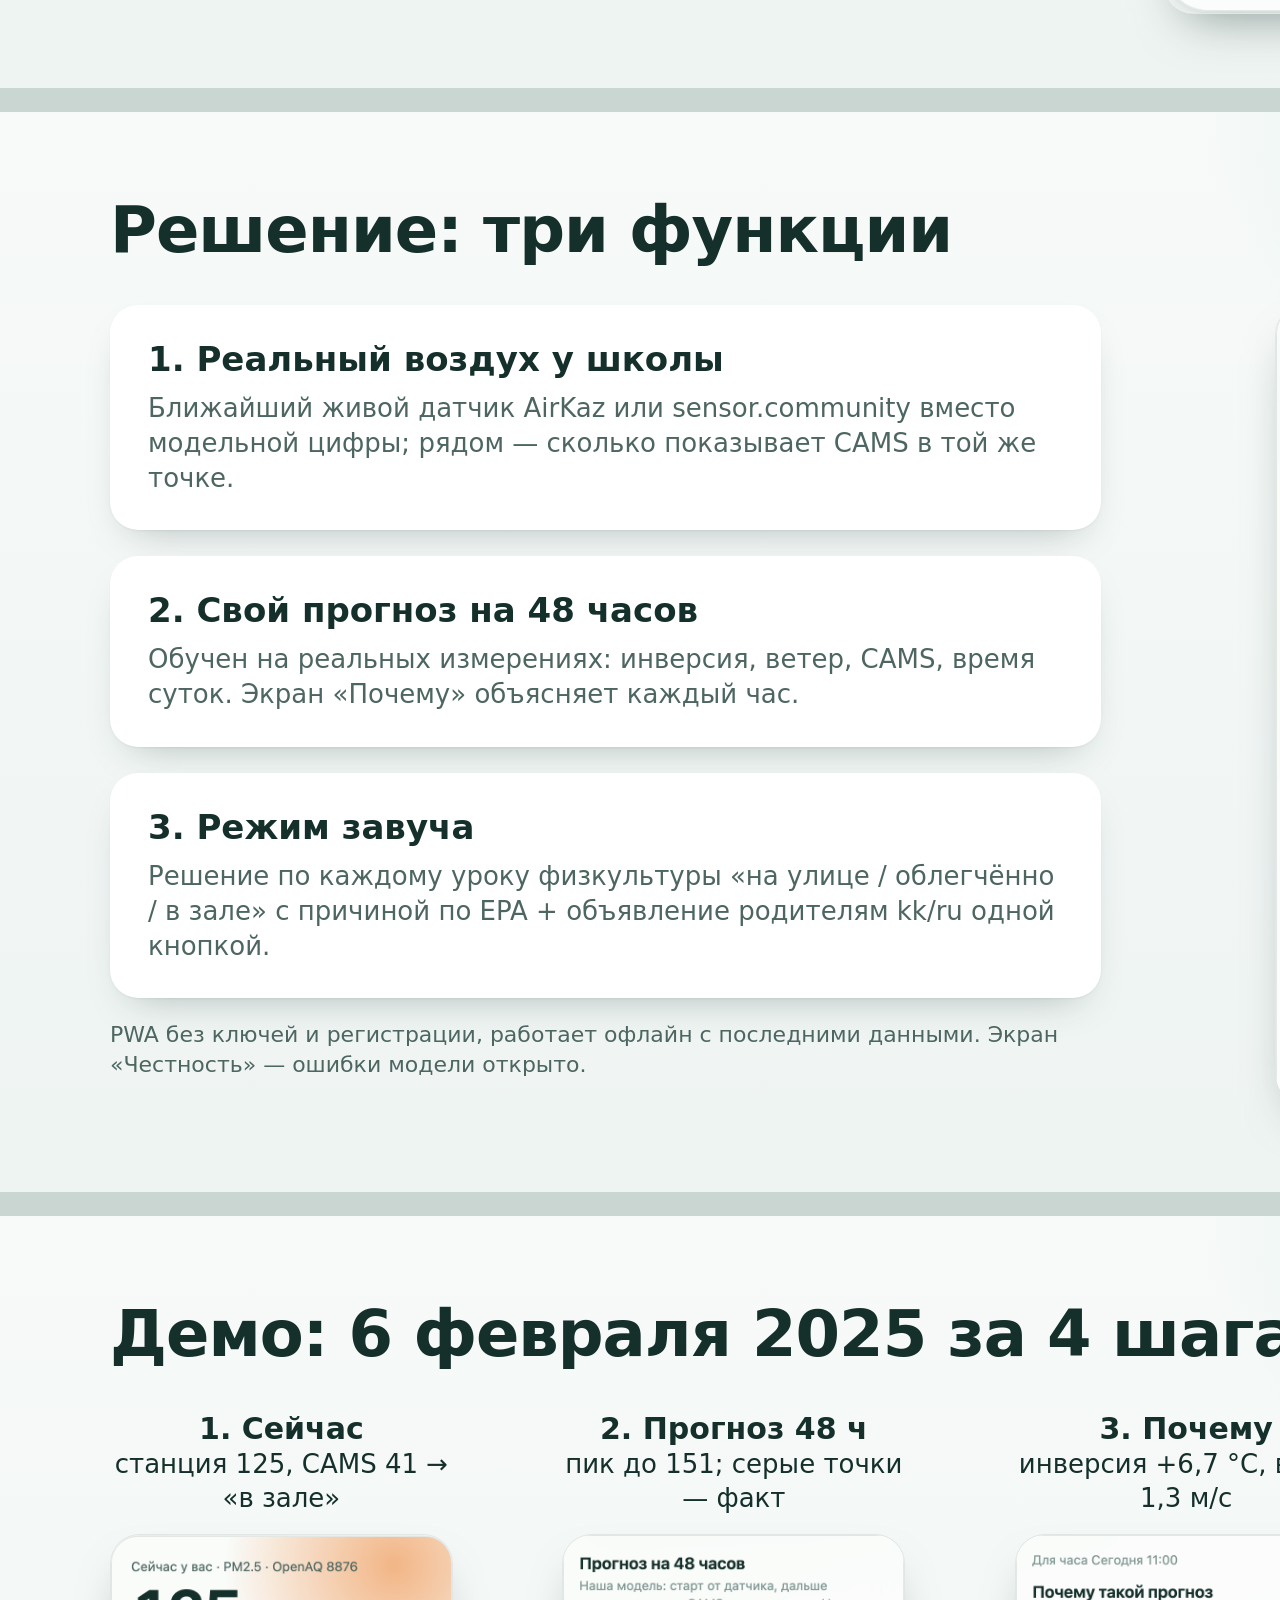
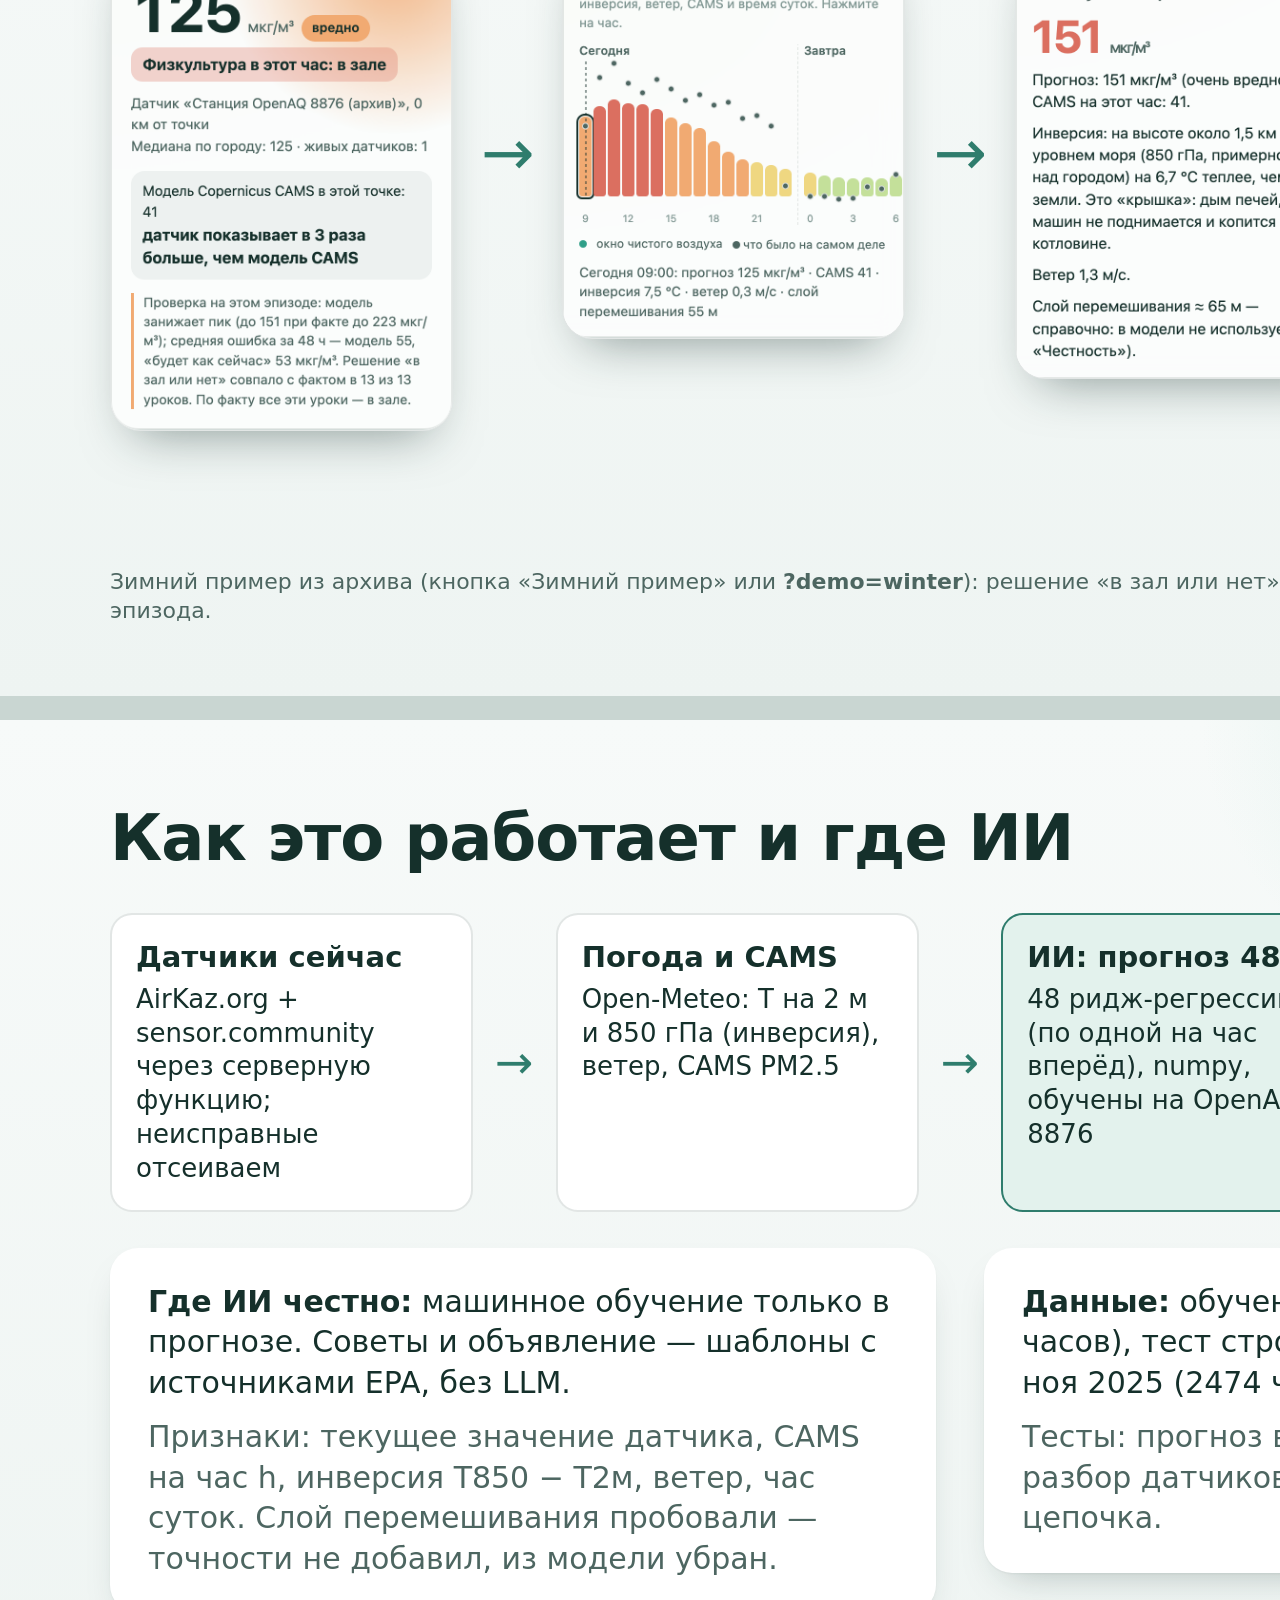
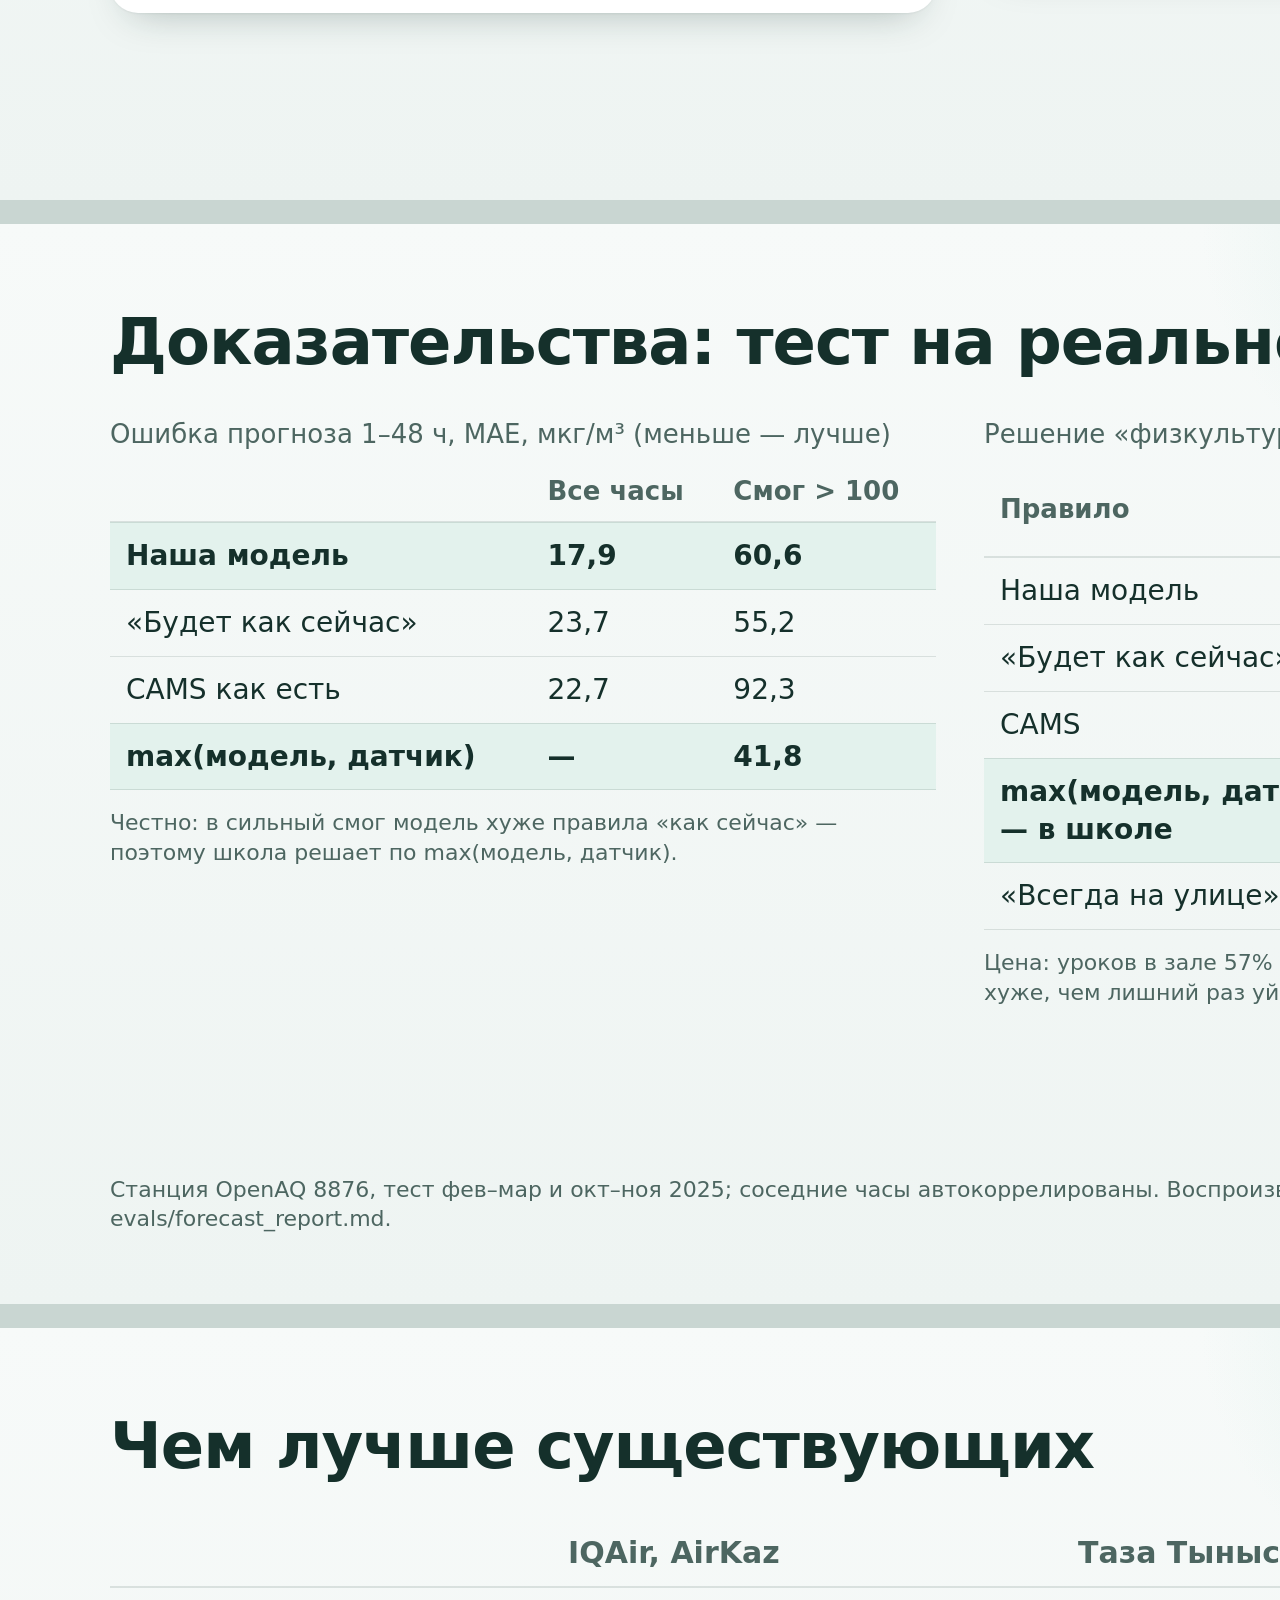
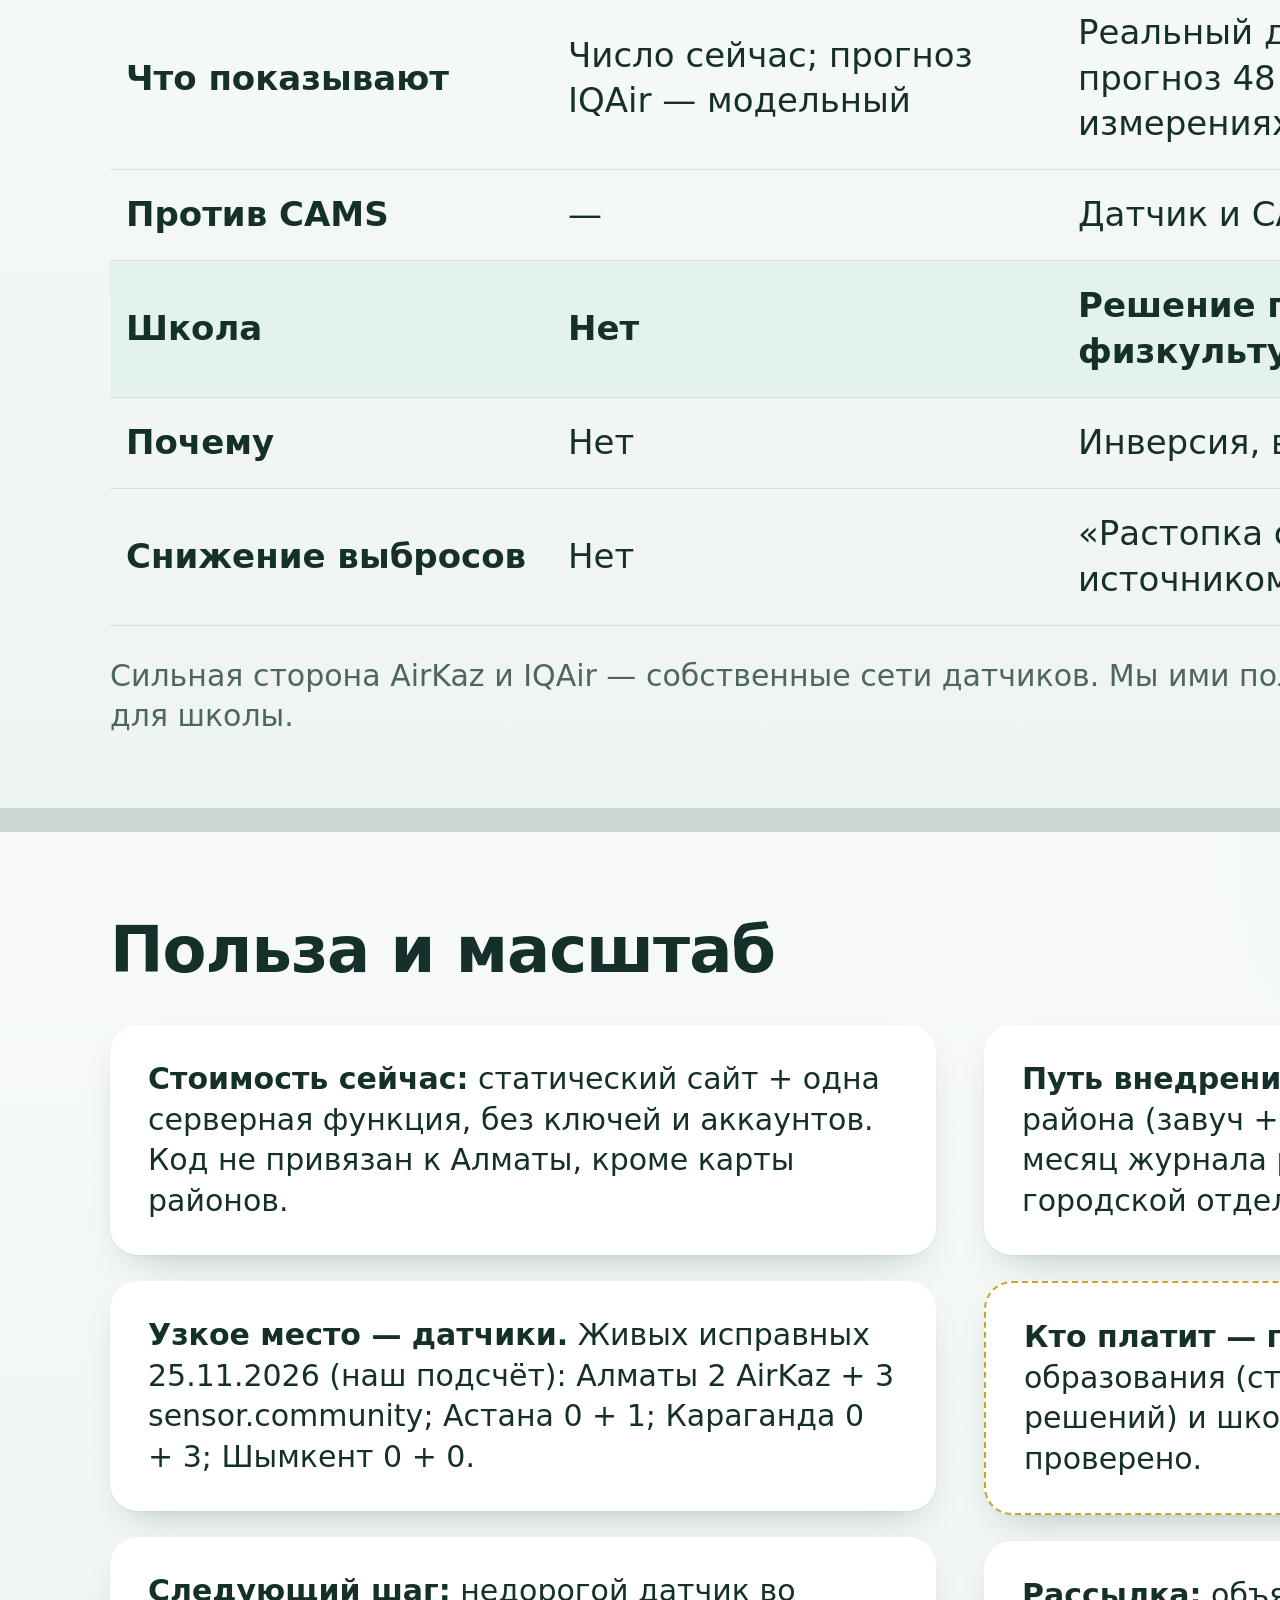
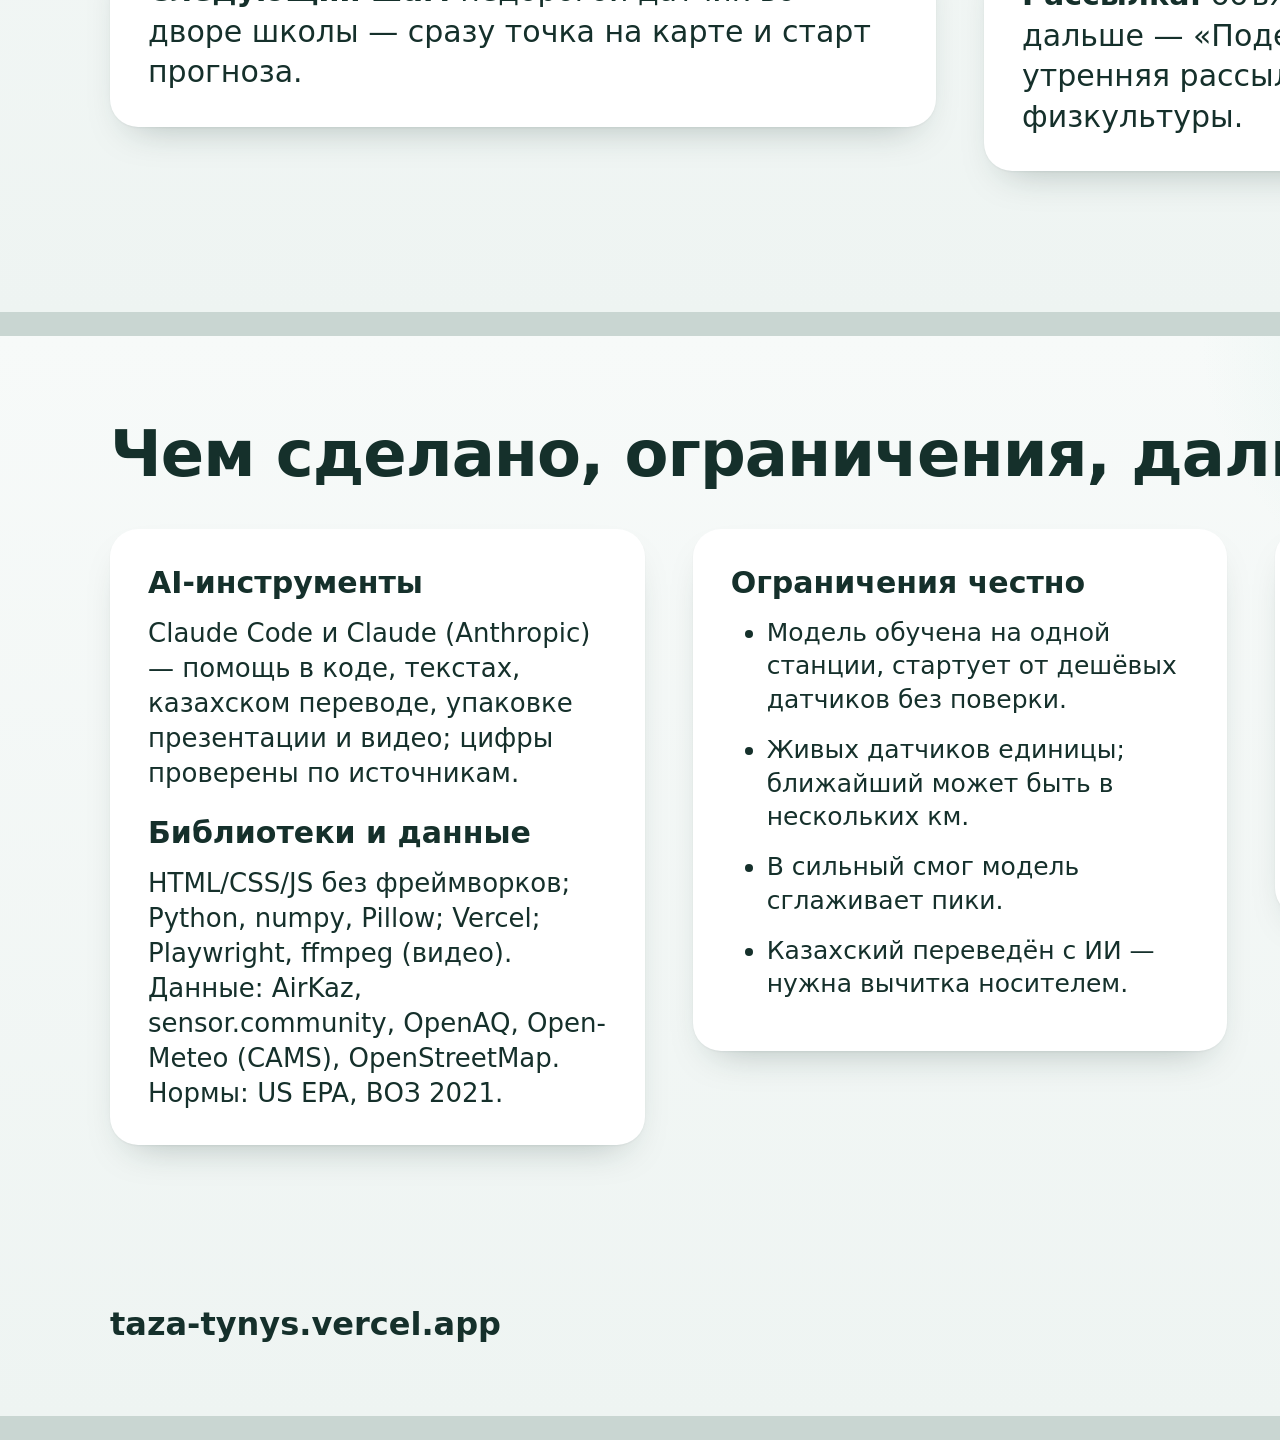
==== commit 89eaaea6: "docs(submission): team.json-driven package, live-voice support, live product hook (D24) - team.json " ====
--- a/submission/slides.html
+++ b/submission/slides.html
@@ -40,7 +40,8 @@
   td { padding: 14px 16px; border-bottom: 1px solid var(--line); font-size: 28px; }
   table.cmp td { font-size: 34px; padding: 22px 16px; } table.cmp th { font-size: 30px; }
   tr.hl td { background: #e3f2ed; font-weight: 700; }
-  .ph { background: #fff4c7; border: 2px dashed #c9a52a; color: #6b5310; padding: 2px 12px; border-radius: 10px; font-weight: 600; }
+  /* team.json blocks: hidden unless tools/render.py fills them (empty field = no block, never a placeholder) */
+  [data-if]:not(.on), [data-unless].off { display: none !important; }
   ul { margin: 0; padding-left: 36px; } li { margin: 0 0 16px; }
   .steps { display: flex; gap: 28px; flex: 1; min-height: 0; }
   .step { flex: 1; display: flex; flex-direction: column; gap: 18px; align-items: center; }
@@ -79,8 +80,9 @@
       <h1>Таза Тыныс</h1>
       <p class="lead">Воздух у школы Алматы: реальный датчик сейчас, наш прогноз на 48 часов и решение завуча «физкультура на улице или в зале» — с объявлением родителям на казахском и русском.</p>
       <p style="font-size:36px;margin:0 0 14px"><b>Прототип:</b> taza-tynys.vercel.app</p>
-      <p style="font-size:30px;margin:0 0 14px" class="muted">Код: <span class="ph">{ССЫЛКА НА КОД}</span></p>
-      <p style="font-size:30px;margin:0" class="muted">Команда <span class="ph">{КОМАНДА}</span> · Órleu Hack 2026 · Кейс 1 «Экология Казахстана»</p>
+      <p style="font-size:30px;margin:0 0 14px" class="muted" data-if="code_url">Код: <span data-field="code_url"></span></p>
+      <p style="font-size:30px;margin:0 0 14px" class="muted" data-if="members">Участники: <span data-field="members"></span></p>
+      <p style="font-size:30px;margin:0" class="muted"><span data-if="team">Команда <span data-field="team"></span> · </span>Órleu Hack 2026 · Кейс 1 «Экология Казахстана»</p>
     </div>
     <div class="col" style="flex:.65;display:flex;justify-content:center">
       <img class="phone" src="img/phone_winter_top.png" style="height:880px" alt="Экран «Сейчас»">
@@ -102,10 +104,15 @@
       <p style="margin:0 0 12px"><b>Глобальная модель CAMS</b> (сетка около 40 км) — основа популярных прогнозов. Инверсия «запирает» дым в котловине, а модель этого не видит.</p>
       <p style="margin:0">Завуч решает про физкультуру на глаз, родители узнают о смоге из чатов.</p>
     </div>
-    <div class="col card">
+    <div class="col card" data-unless="quote.text" style="display:flex;gap:36px;align-items:center">
+      <div><p class="muted" style="margin:0 0 6px">6 февраля 2025, 09:00, у школы</p>
+        <p style="margin:0;font-size:34px"><b style="font-size:76px;color:#b04a3c">125</b> станция &nbsp;·&nbsp; <b style="font-size:76px">41</b> CAMS</p>
+        <p class="small" style="margin:8px 0 0">архив OpenAQ 8876 и Open-Meteo — зимний пример в прототипе</p></div>
+    </div>
+    <div class="col card" data-if="quote.text">
       <p style="margin:0 0 10px" class="muted">Голос пользователя:</p>
-      <p style="margin:0;font-size:34px">«<span class="ph">{ЦИТАТА}</span>»</p>
-      <p class="small" style="margin-top:12px">— <span class="ph">{ИМЯ, ДОЛЖНОСТЬ, ШКОЛА}</span> (интервью команды)</p>
+      <p style="margin:0;font-size:34px">«<span data-field="quote.text"></span>»</p>
+      <p class="small" style="margin-top:12px" data-if="quote.author">— <span data-field="quote.author"></span></p>
     </div>
   </div>
   <div class="num">2</div>
@@ -285,7 +292,7 @@
       </ul>
     </div>
   </div>
-  <p style="margin:28px 0 0;font-size:32px"><b>taza-tynys.vercel.app</b> <span class="muted">· команда <span class="ph">{КОМАНДА}</span> · <span class="ph">{КОНТАКТ}</span></span></p>
+  <p style="margin:28px 0 0;font-size:32px"><b>taza-tynys.vercel.app</b> <span class="muted"><span data-if="team"> · команда <span data-field="team"></span></span><span data-if="contact"> · <span data-field="contact"></span></span></span></p>
   <div class="num">10</div>
 </section>
 </body>
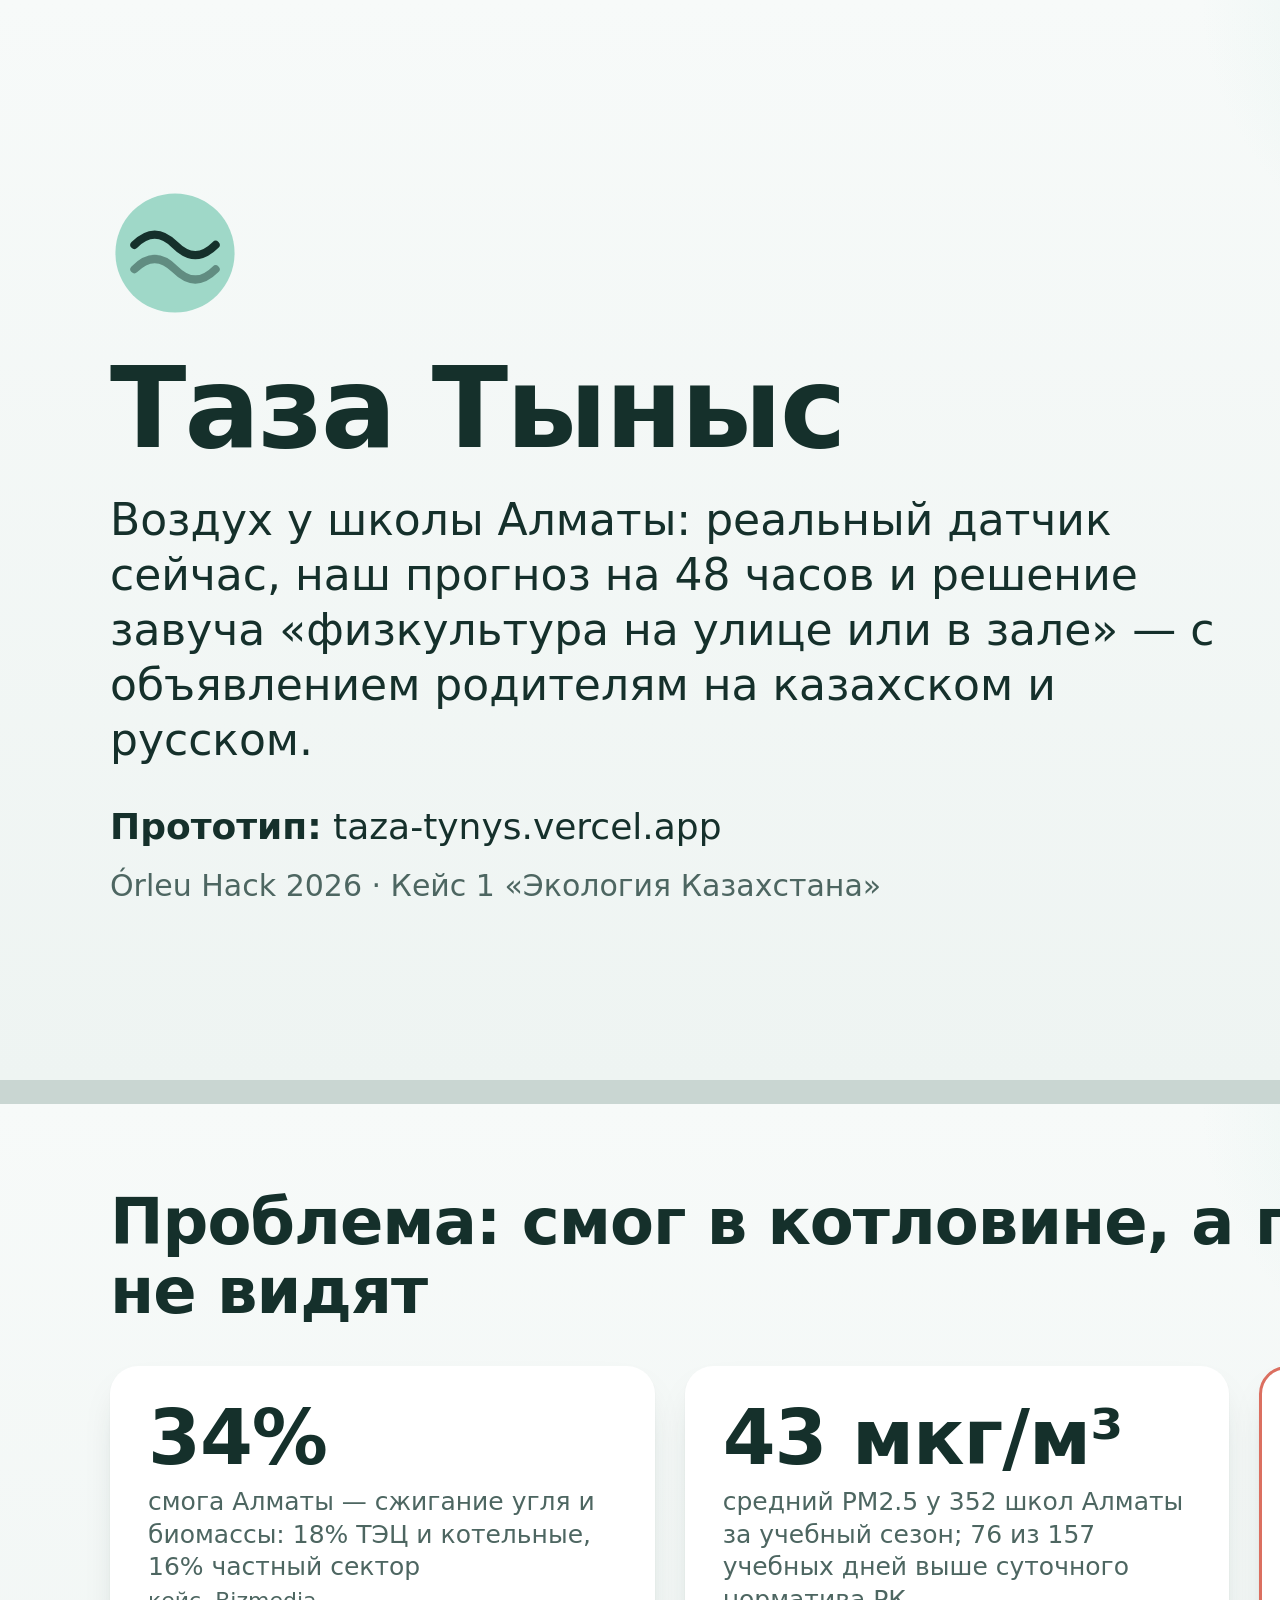
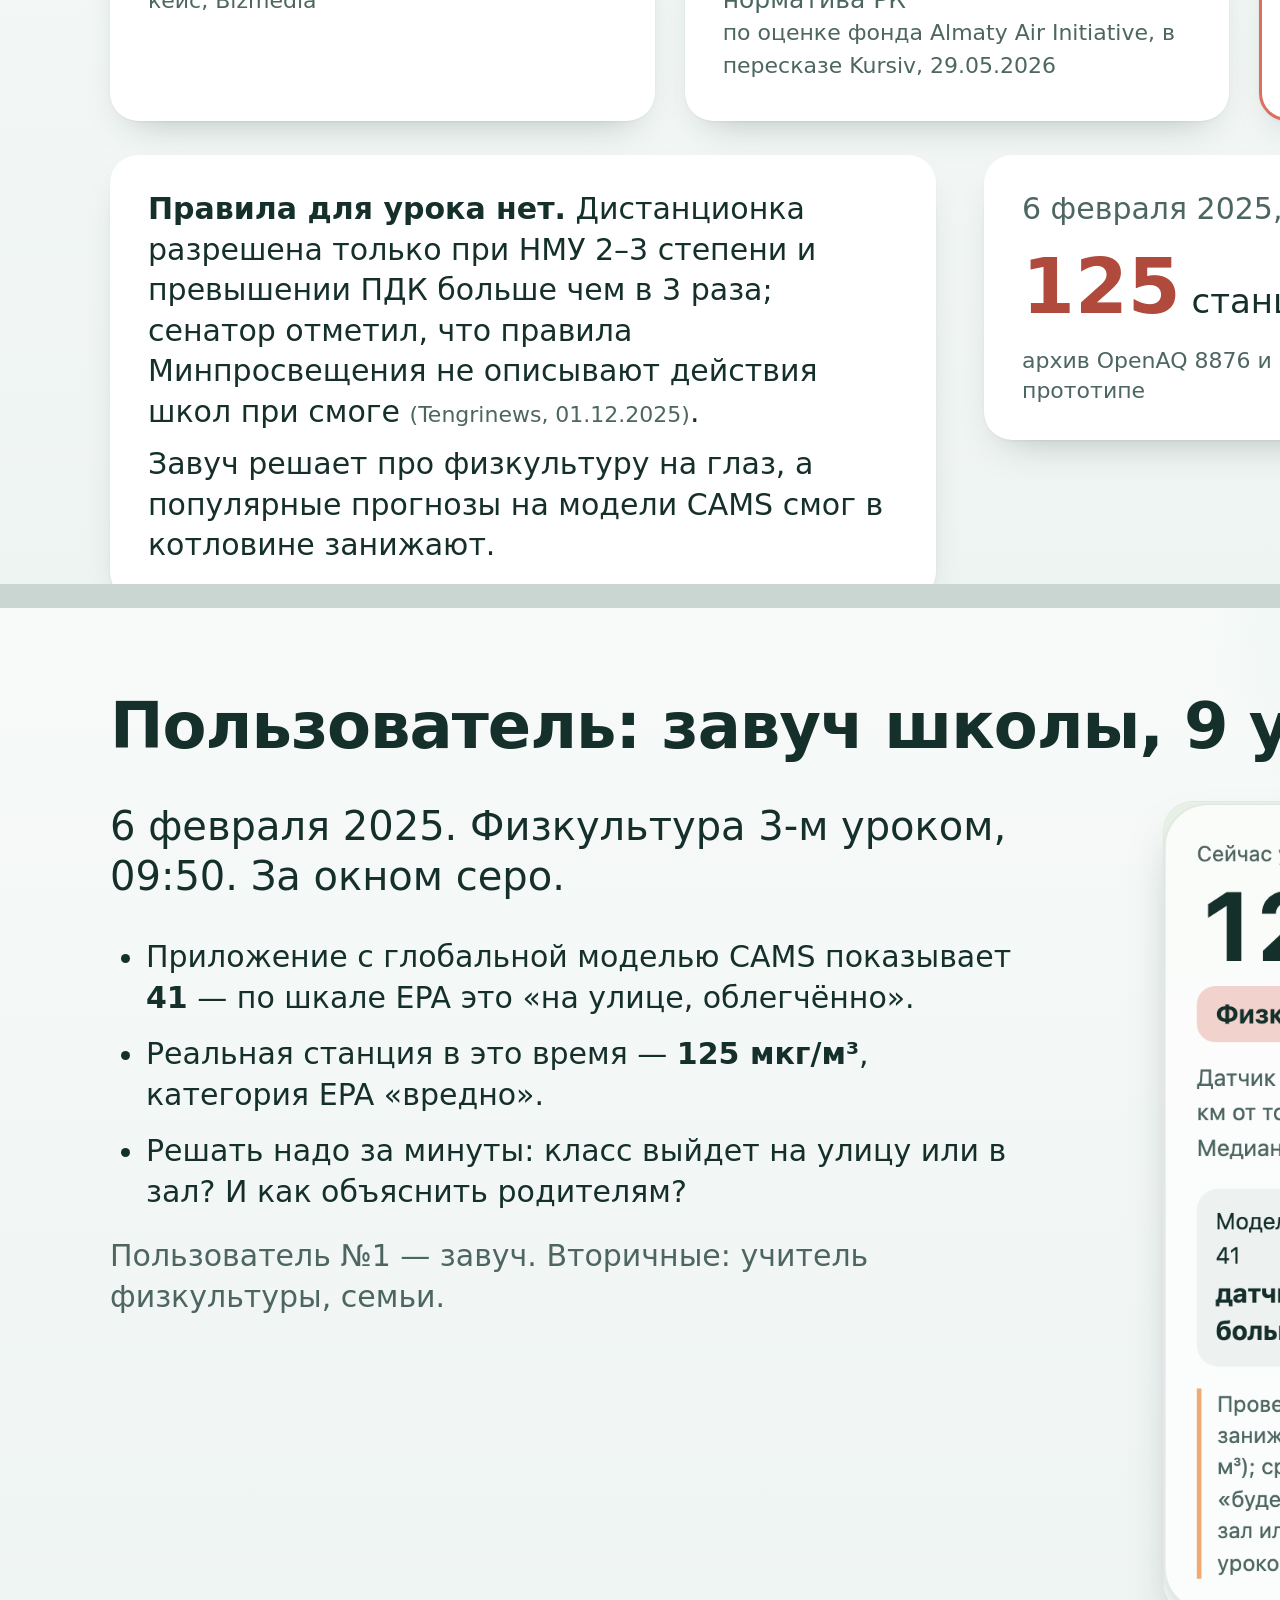
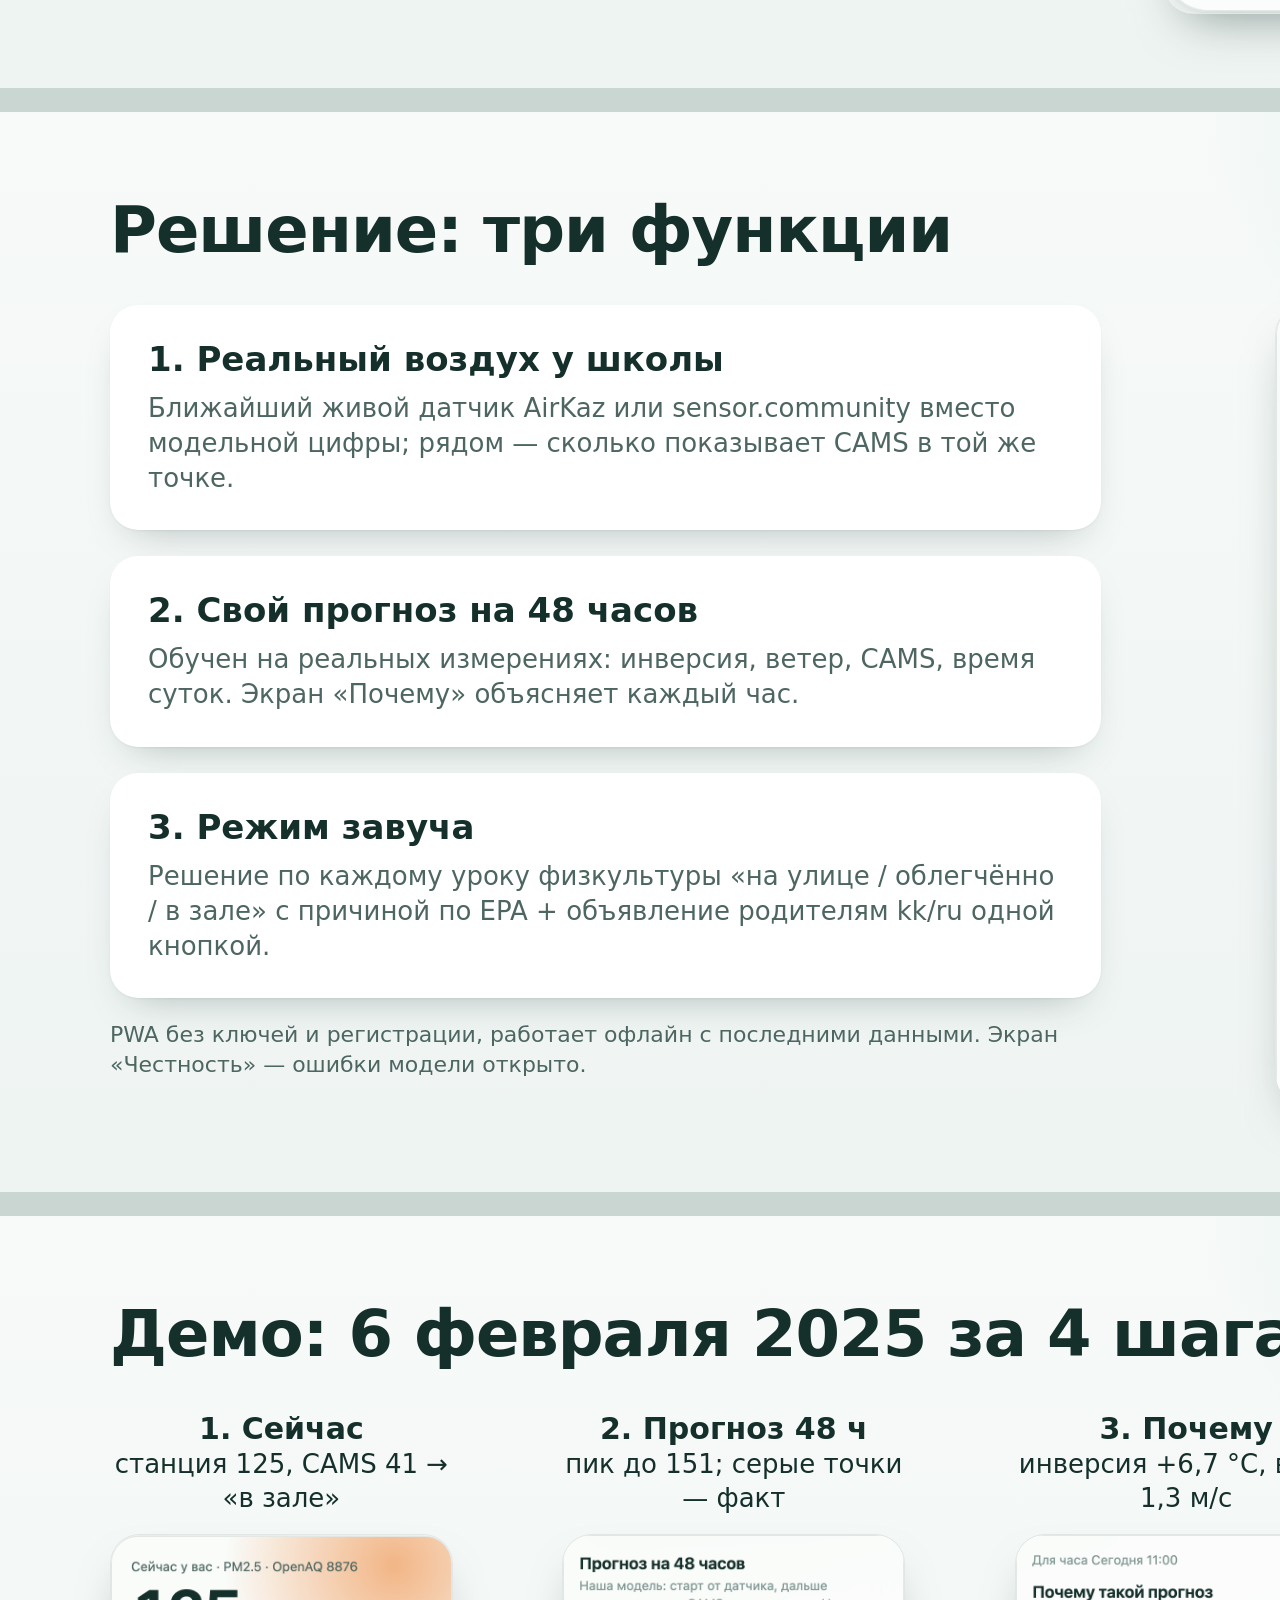
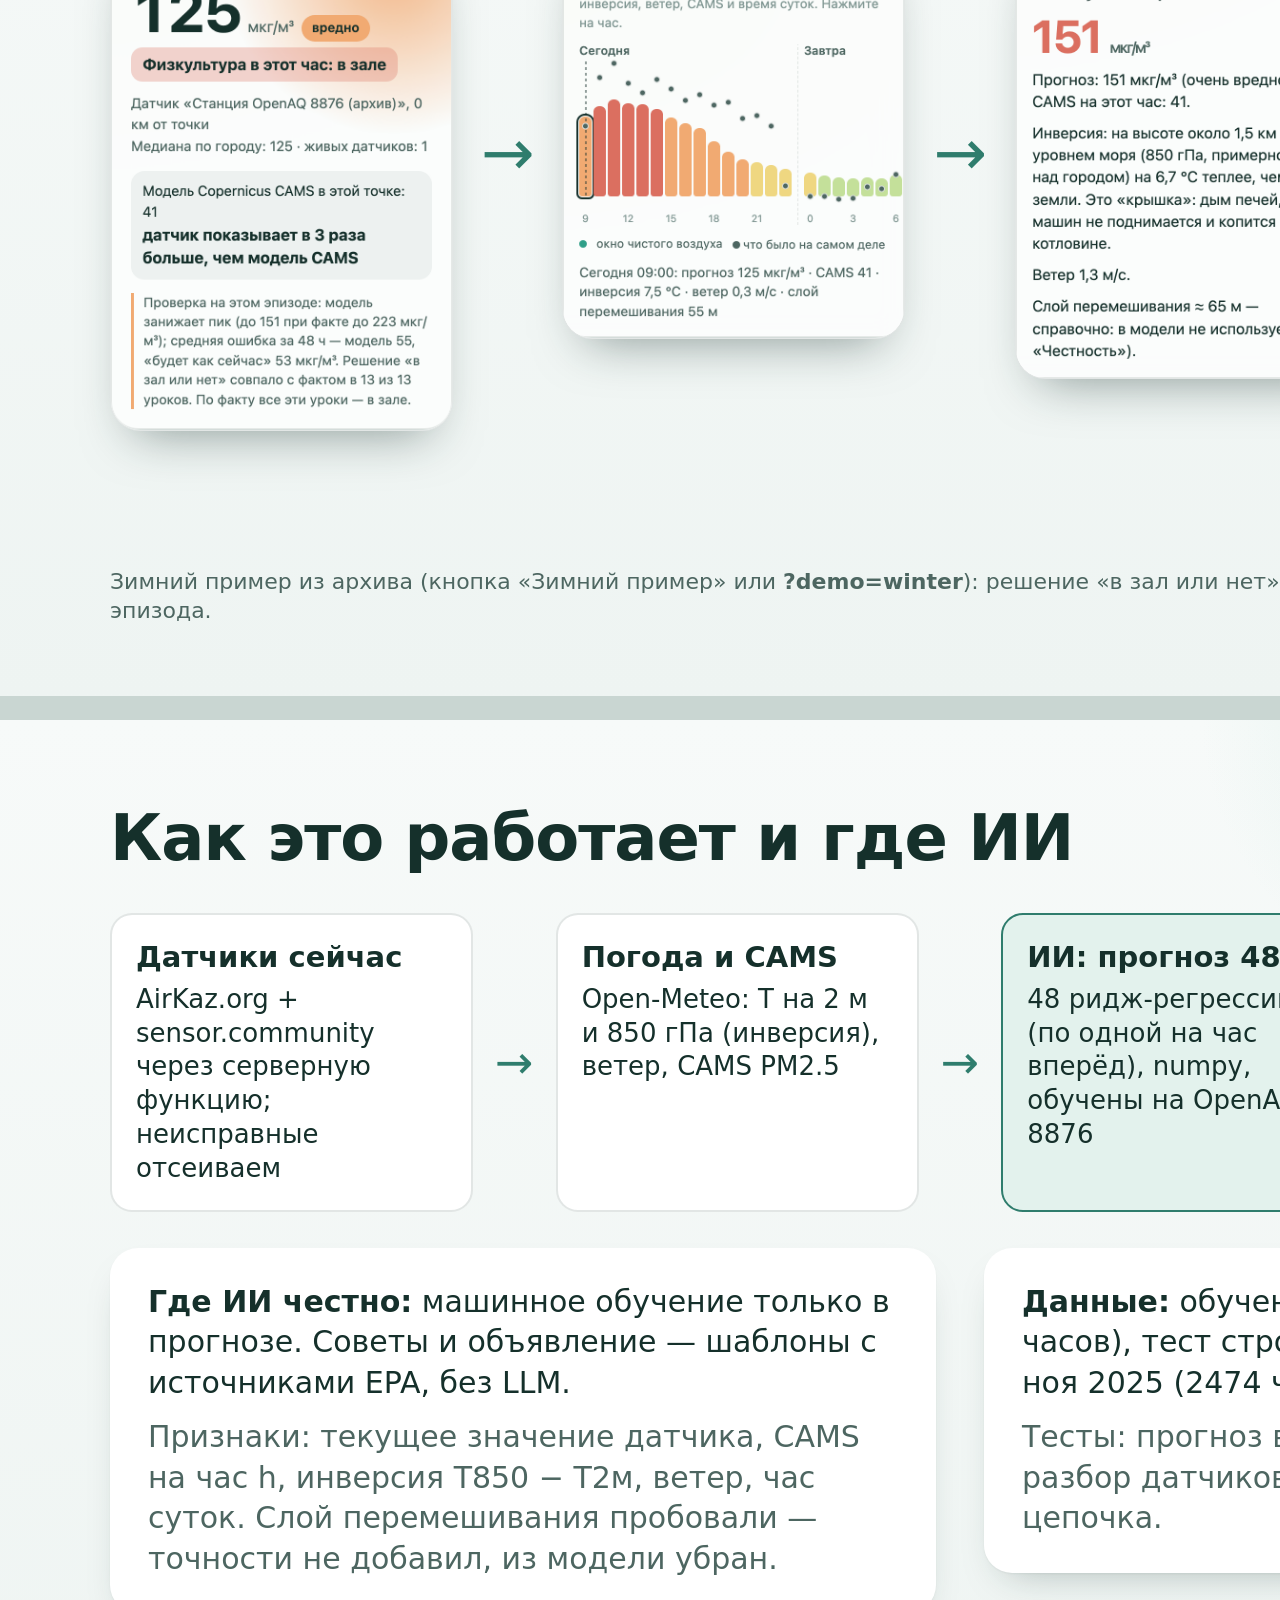
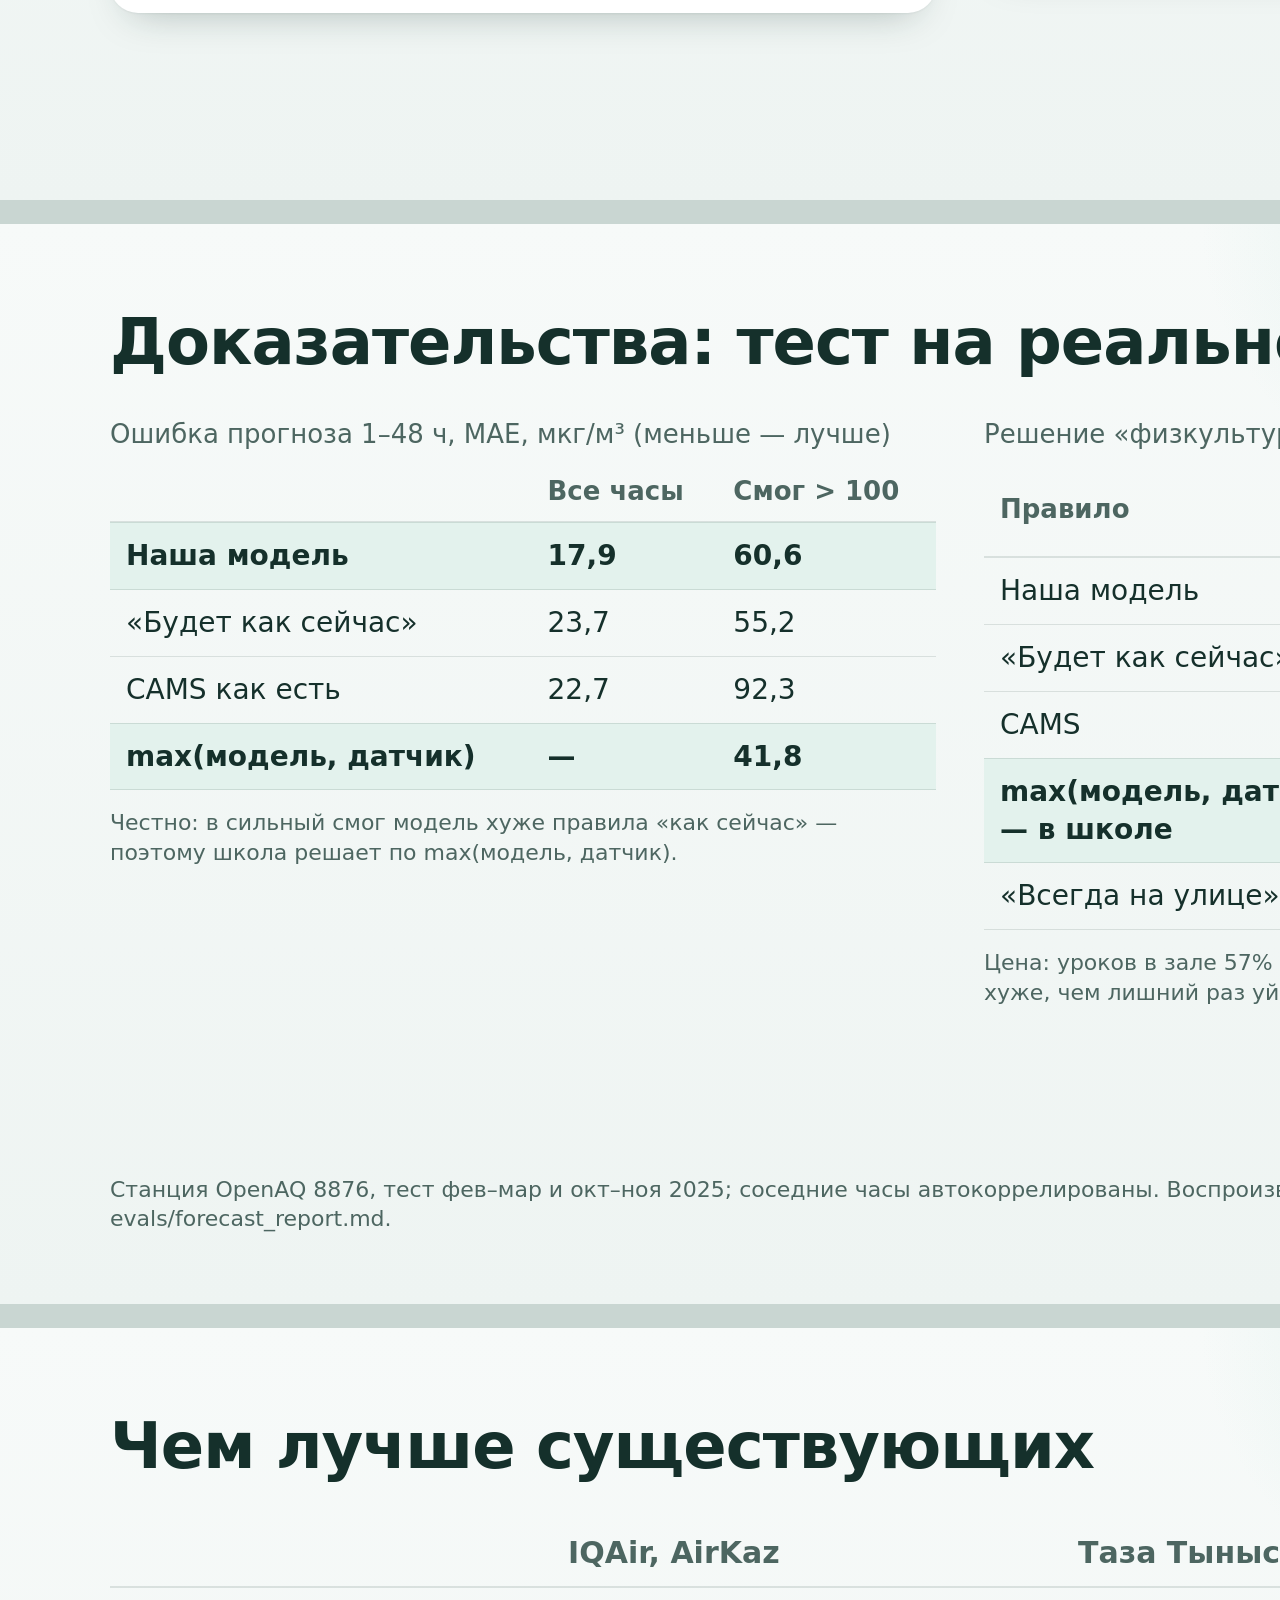
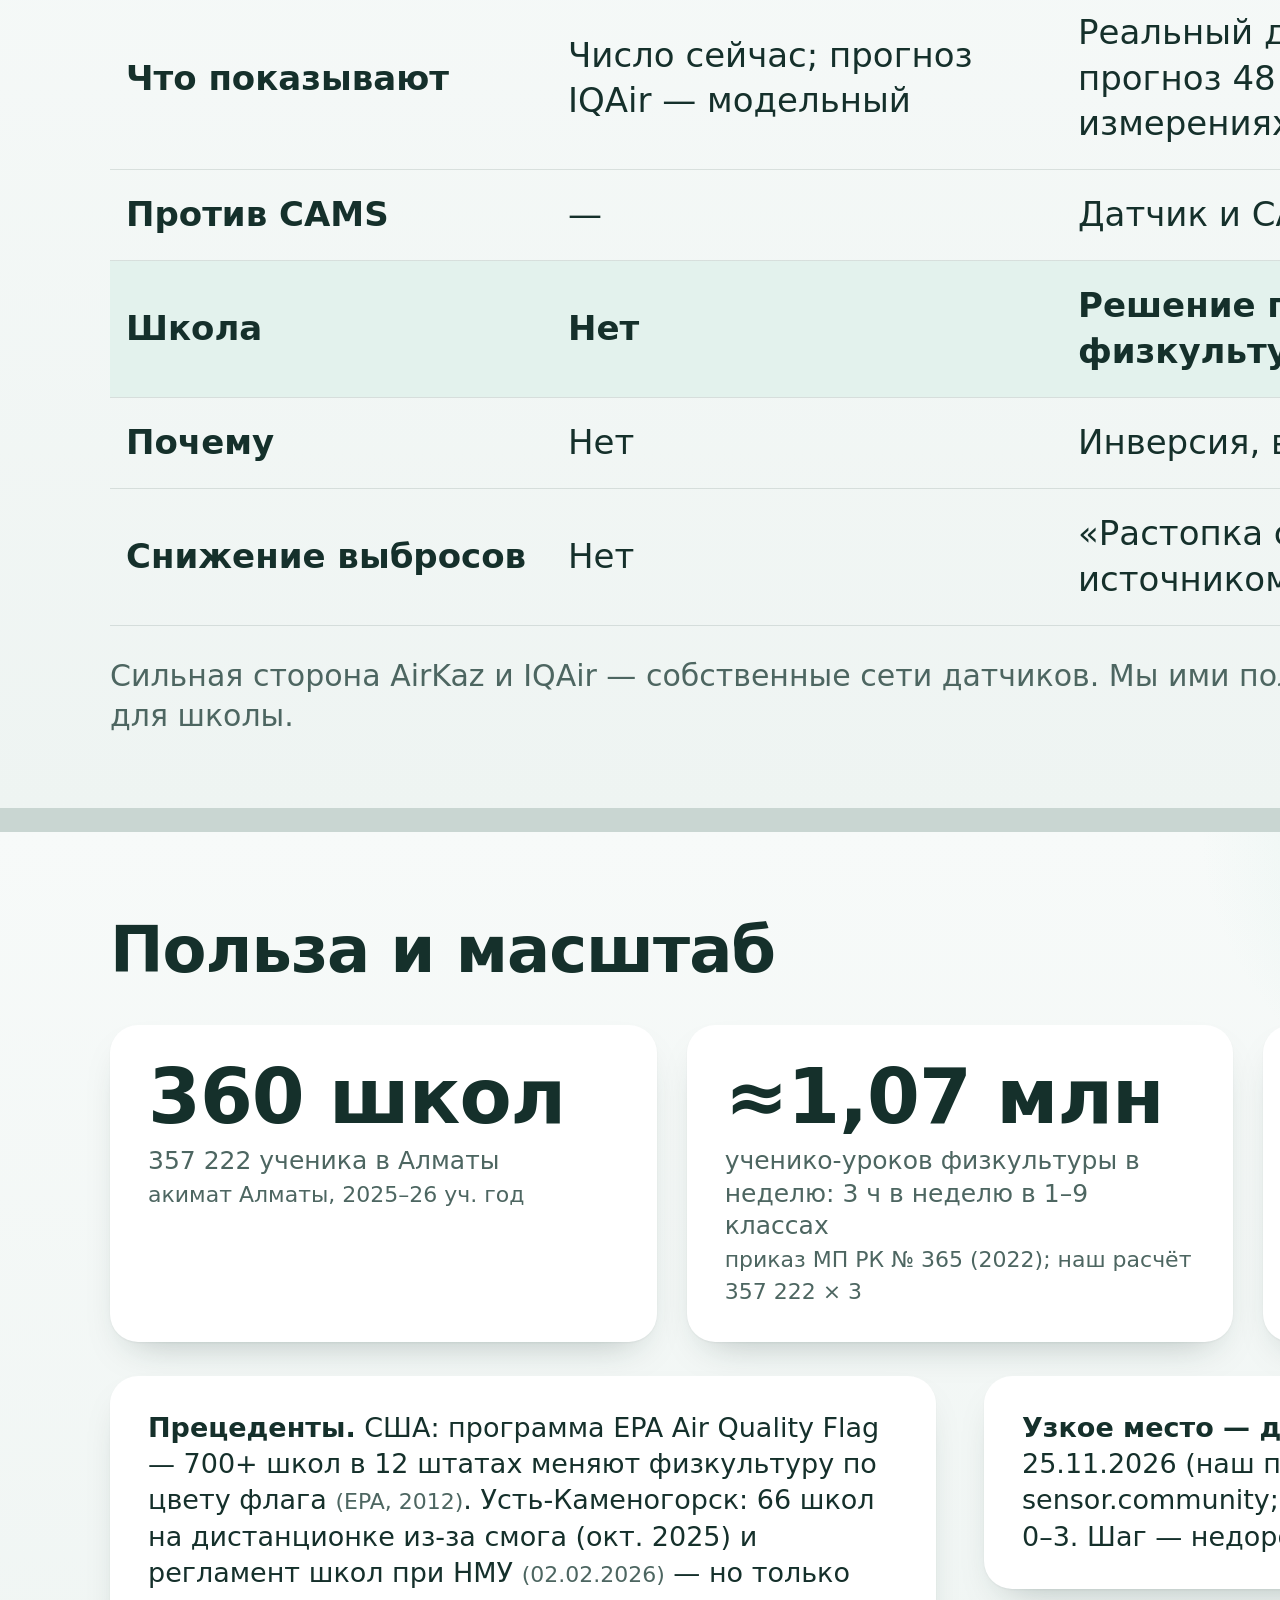
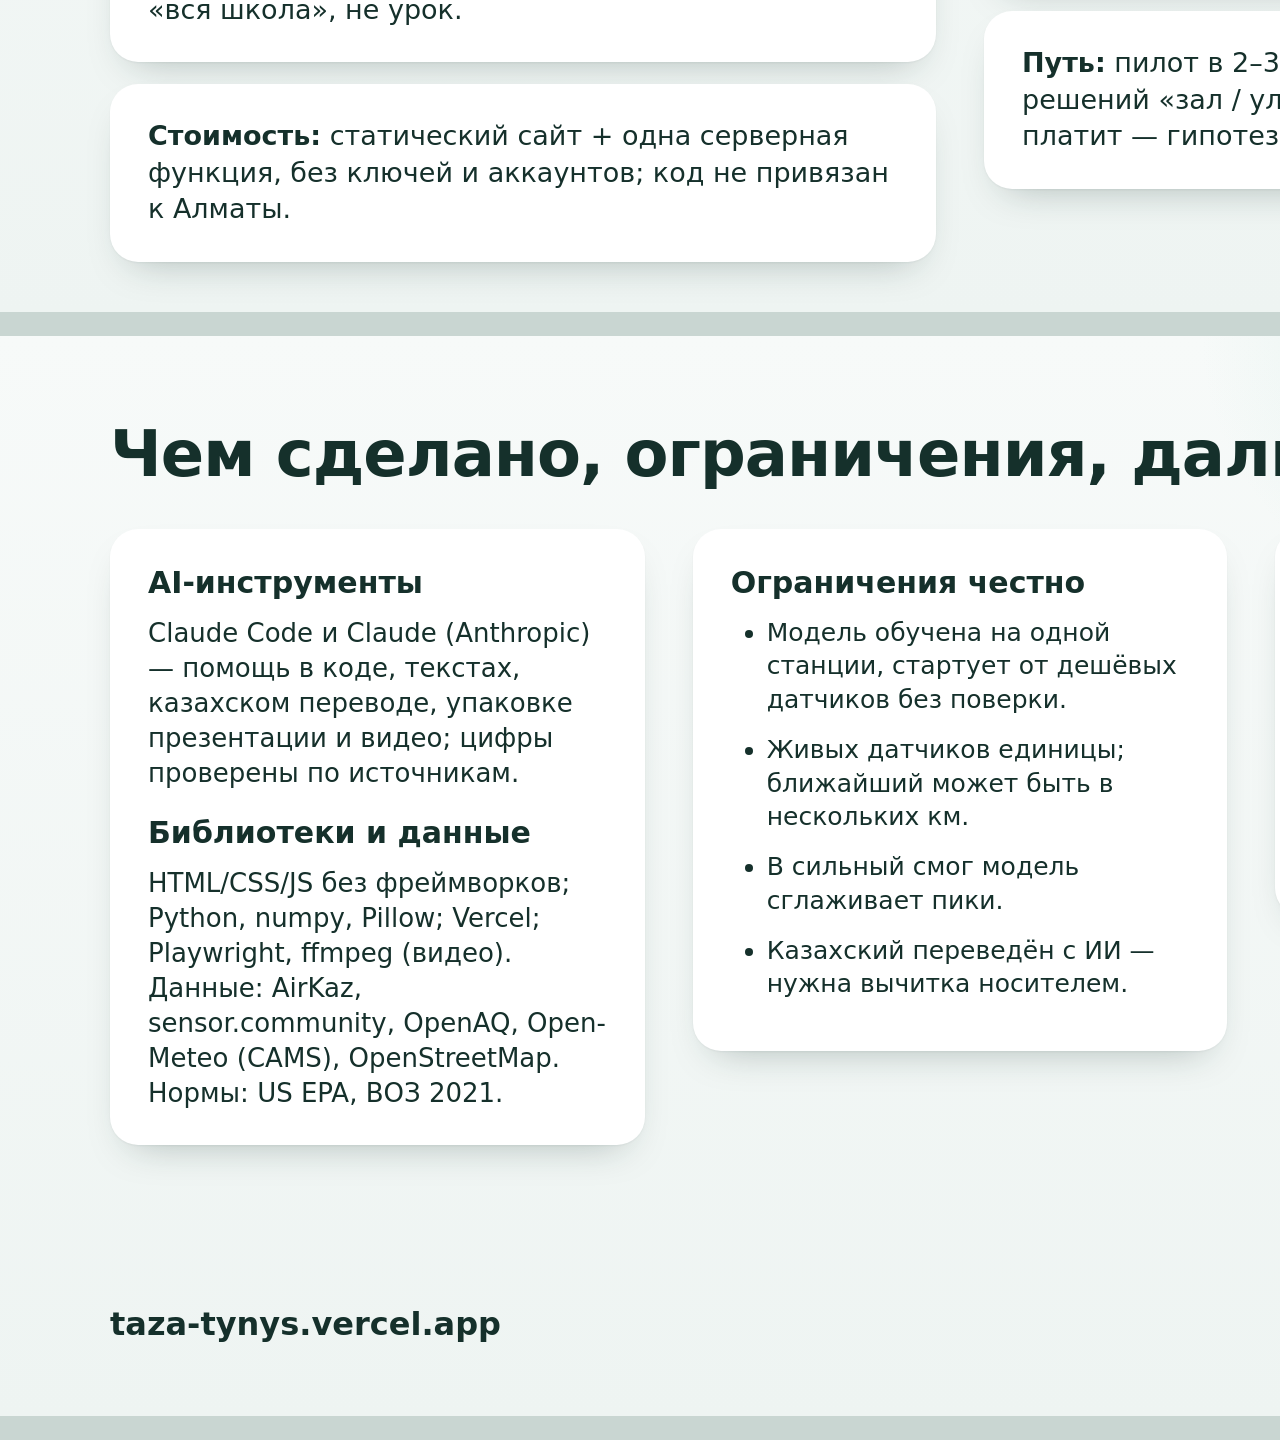
==== commit 0f8b13a8: "docs: evidence base, school-level facts in README, slides 2 and 9, defense notes - docs/EVIDENCE.md " ====
--- a/submission/slides.html
+++ b/submission/slides.html
@@ -96,13 +96,13 @@
   <h2>Проблема: смог в котловине, а прогнозы его не видят</h2>
   <div class="kpi">
     <div class="card"><div class="v">34%</div><div class="l">смога Алматы — сжигание угля и биомассы: 18% ТЭЦ и котельные, 16% частный сектор<br><span class="small">кейс, Bizmedia</span></div></div>
-    <div class="card"><div class="v">32%</div><div class="l">дорожная пыль<br><span class="small">кейс, Bizmedia</span></div></div>
+    <div class="card"><div class="v">43 мкг/м³</div><div class="l">средний PM2.5 у 352 школ Алматы за учебный сезон; 76 из 157 учебных дней выше суточного норматива РК<br><span class="small">по оценке фонда Almaty Air Initiative, в пересказе Kursiv, 29.05.2026</span></div></div>
     <div class="card" style="border:3px solid var(--lvl4)"><div class="v" style="color:#b04a3c">в 3,2 раза</div><div class="l">занижает смог модель CAMS: в 201 часе, когда станция показывала &gt;100 мкг/м³ (медиана 127), CAMS — медиана 40<br><span class="small">наш расчёт: OpenAQ 8876, фев–мар и окт–ноя 2025, evals/forecast_report.md</span></div></div>
   </div>
   <div class="row">
     <div class="col card">
-      <p style="margin:0 0 12px"><b>Глобальная модель CAMS</b> (сетка около 40 км) — основа популярных прогнозов. Инверсия «запирает» дым в котловине, а модель этого не видит.</p>
-      <p style="margin:0">Завуч решает про физкультуру на глаз, родители узнают о смоге из чатов.</p>
+      <p style="margin:0 0 12px"><b>Правила для урока нет.</b> Дистанционка разрешена только при НМУ 2–3 степени и превышении ПДК больше чем в 3 раза; сенатор отметил, что правила Минпросвещения не описывают действия школ при смоге <span class="small">(Tengrinews, 01.12.2025)</span>.</p>
+      <p style="margin:0">Завуч решает про физкультуру на глаз, а популярные прогнозы на модели CAMS смог в котловине занижают.</p>
     </div>
     <div class="col card" data-unless="quote.text" style="display:flex;gap:36px;align-items:center">
       <div><p class="muted" style="margin:0 0 6px">6 февраля 2025, 09:00, у школы</p>
@@ -248,16 +248,19 @@
 <!-- 9. Value and scale -->
 <section class="slide">
   <h2>Польза и масштаб</h2>
-  <div class="row">
-    <div class="col">
-      <div class="card" style="margin-bottom:26px"><p style="margin:0"><b>Стоимость сейчас:</b> статический сайт + одна серверная функция, без ключей и аккаунтов. Код не привязан к Алматы, кроме карты районов.</p></div>
-      <div class="card" style="margin-bottom:26px"><p style="margin:0"><b>Узкое место — датчики.</b> Живых исправных 25.11.2026 (наш подсчёт): Алматы 2 AirKaz + 3 sensor.community; Астана 0 + 1; Караганда 0 + 3; Шымкент 0 + 0.</p></div>
-      <div class="card"><p style="margin:0"><b>Следующий шаг:</b> недорогой датчик во дворе школы — сразу точка на карте и старт прогноза.</p></div>
-    </div>
-    <div class="col">
-      <div class="card" style="margin-bottom:26px"><p style="margin:0"><b>Путь внедрения:</b> пилот в 2–3 школах одного района (завуч + учитель физкультуры) → месяц журнала решений → районный и городской отдел образования.</p></div>
-      <div class="card" style="margin-bottom:26px;border:2px dashed #c9a52a"><p style="margin:0"><b>Кто платит — гипотеза:</b> отделы образования (страница района, журнал решений) и школы (датчик во дворе). Не проверено.</p></div>
-      <div class="card"><p style="margin:0"><b>Рассылка:</b> объявление уже на двух языках; дальше — «Поделиться» в чат класса и утренняя рассылка по расписанию физкультуры.</p></div>
+  <div class="kpi">
+    <div class="card"><div class="v">360 школ</div><div class="l">357 222 ученика в Алматы<br><span class="small">акимат Алматы, 2025–26 уч. год</span></div></div>
+    <div class="card"><div class="v">≈1,07 млн</div><div class="l">ученико-уроков физкультуры в неделю: 3 ч в неделю в 1–9 классах<br><span class="small">приказ МП РК № 365 (2022); наш расчёт 357 222 × 3</span></div></div>
+    <div class="card"><div class="v">1 на 22</div><div class="l">поста Казгидромета на школы: 16 постов на 360 школ<br><span class="small">акимат, 27.11.2025; наш расчёт</span></div></div>
+  </div>
+  <div class="row">
+    <div class="col">
+      <div class="card" style="margin-bottom:22px"><p style="margin:0;font-size:27px"><b>Прецеденты.</b> США: программа EPA Air Quality Flag — 700+ школ в 12 штатах меняют физкультуру по цвету флага <span class="small">(EPA, 2012)</span>. Усть-Каменогорск: 66 школ на дистанционке из-за смога (окт. 2025) и регламент школ при НМУ <span class="small">(02.02.2026)</span> — но только «вся школа», не урок.</p></div>
+      <div class="card"><p style="margin:0;font-size:27px"><b>Стоимость:</b> статический сайт + одна серверная функция, без ключей и аккаунтов; код не привязан к Алматы.</p></div>
+    </div>
+    <div class="col">
+      <div class="card" style="margin-bottom:22px"><p style="margin:0;font-size:27px"><b>Узкое место — датчики:</b> живых исправных 25.11.2026 (наш подсчёт) в Алматы 2 AirKaz + 3 sensor.community; в Астане, Караганде, Шымкенте 0–3. Шаг — недорогой датчик во дворе школы.</p></div>
+      <div class="card"><p style="margin:0;font-size:27px"><b>Путь:</b> пилот в 2–3 школах района → месяц журнала решений «зал / улица» → отдел образования. Кто платит — гипотеза: отделы образования и школы.</p></div>
     </div>
   </div>
   <div class="num">9</div>
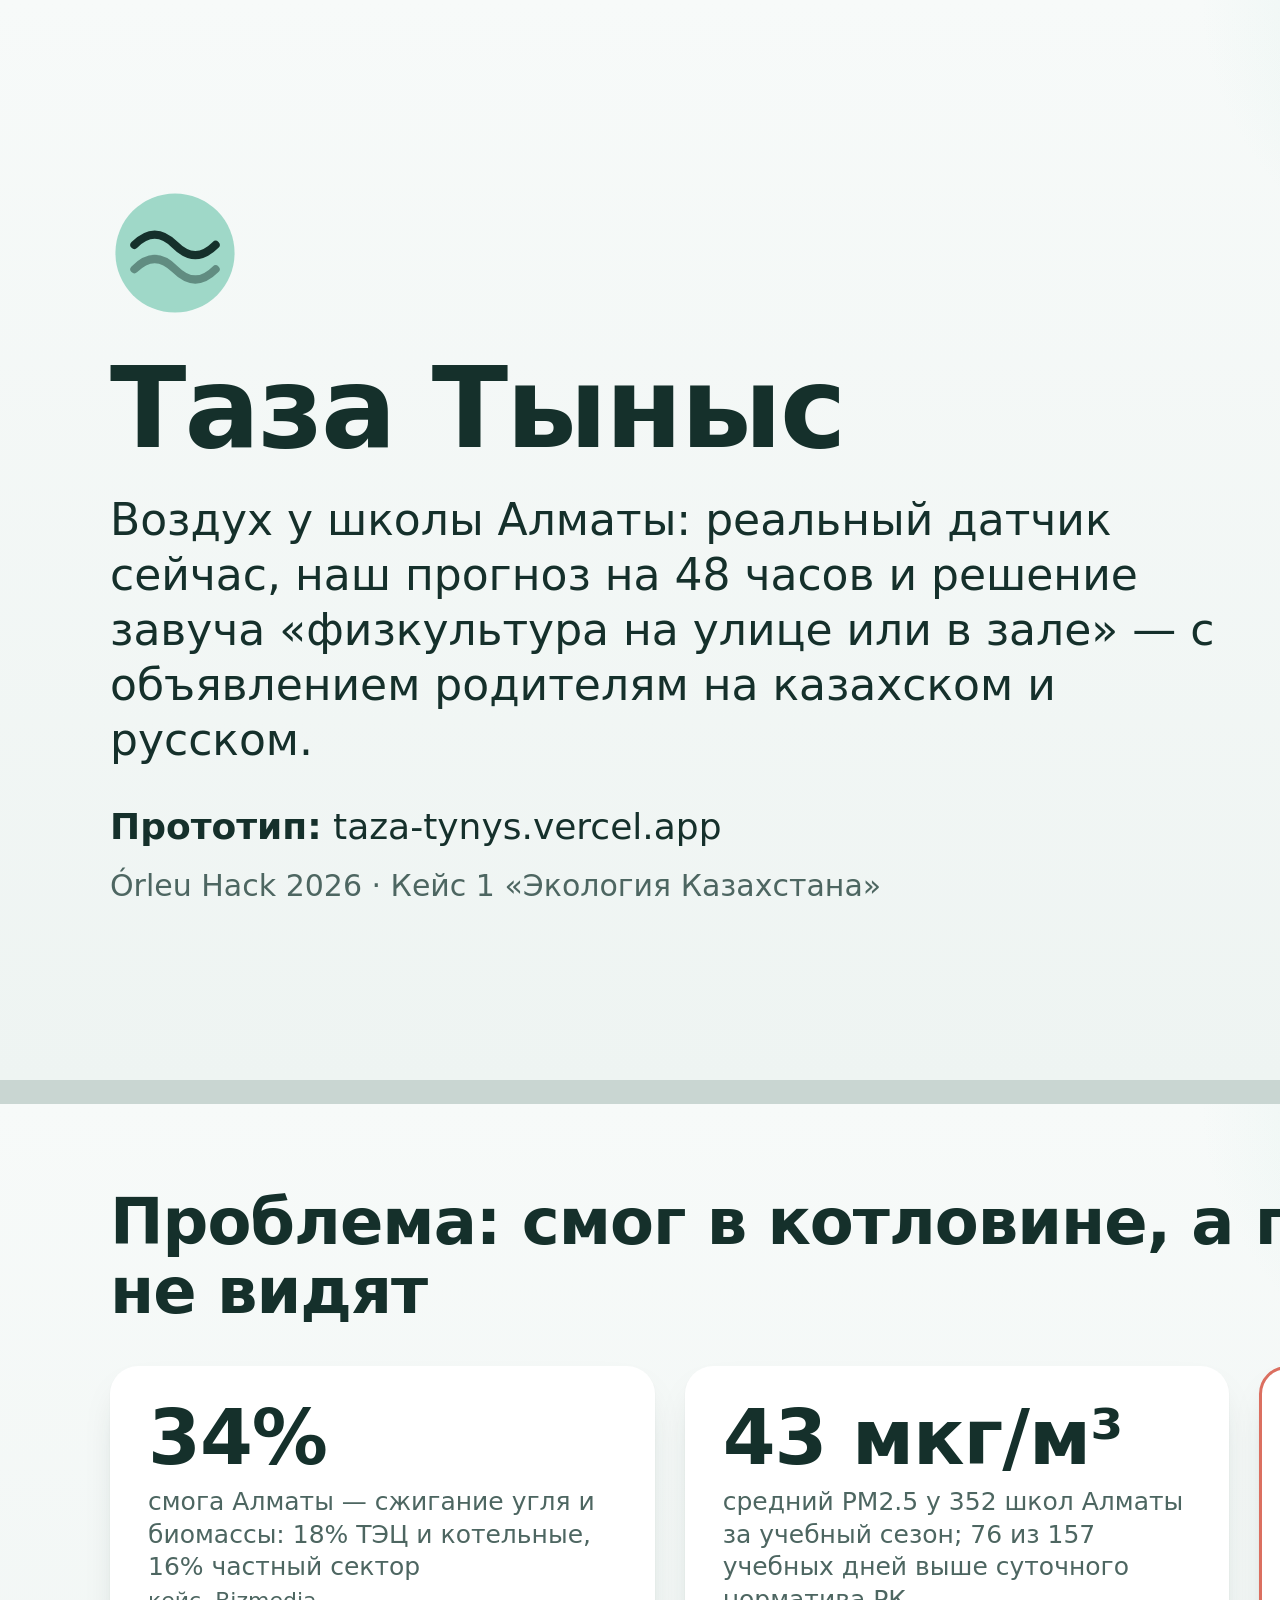
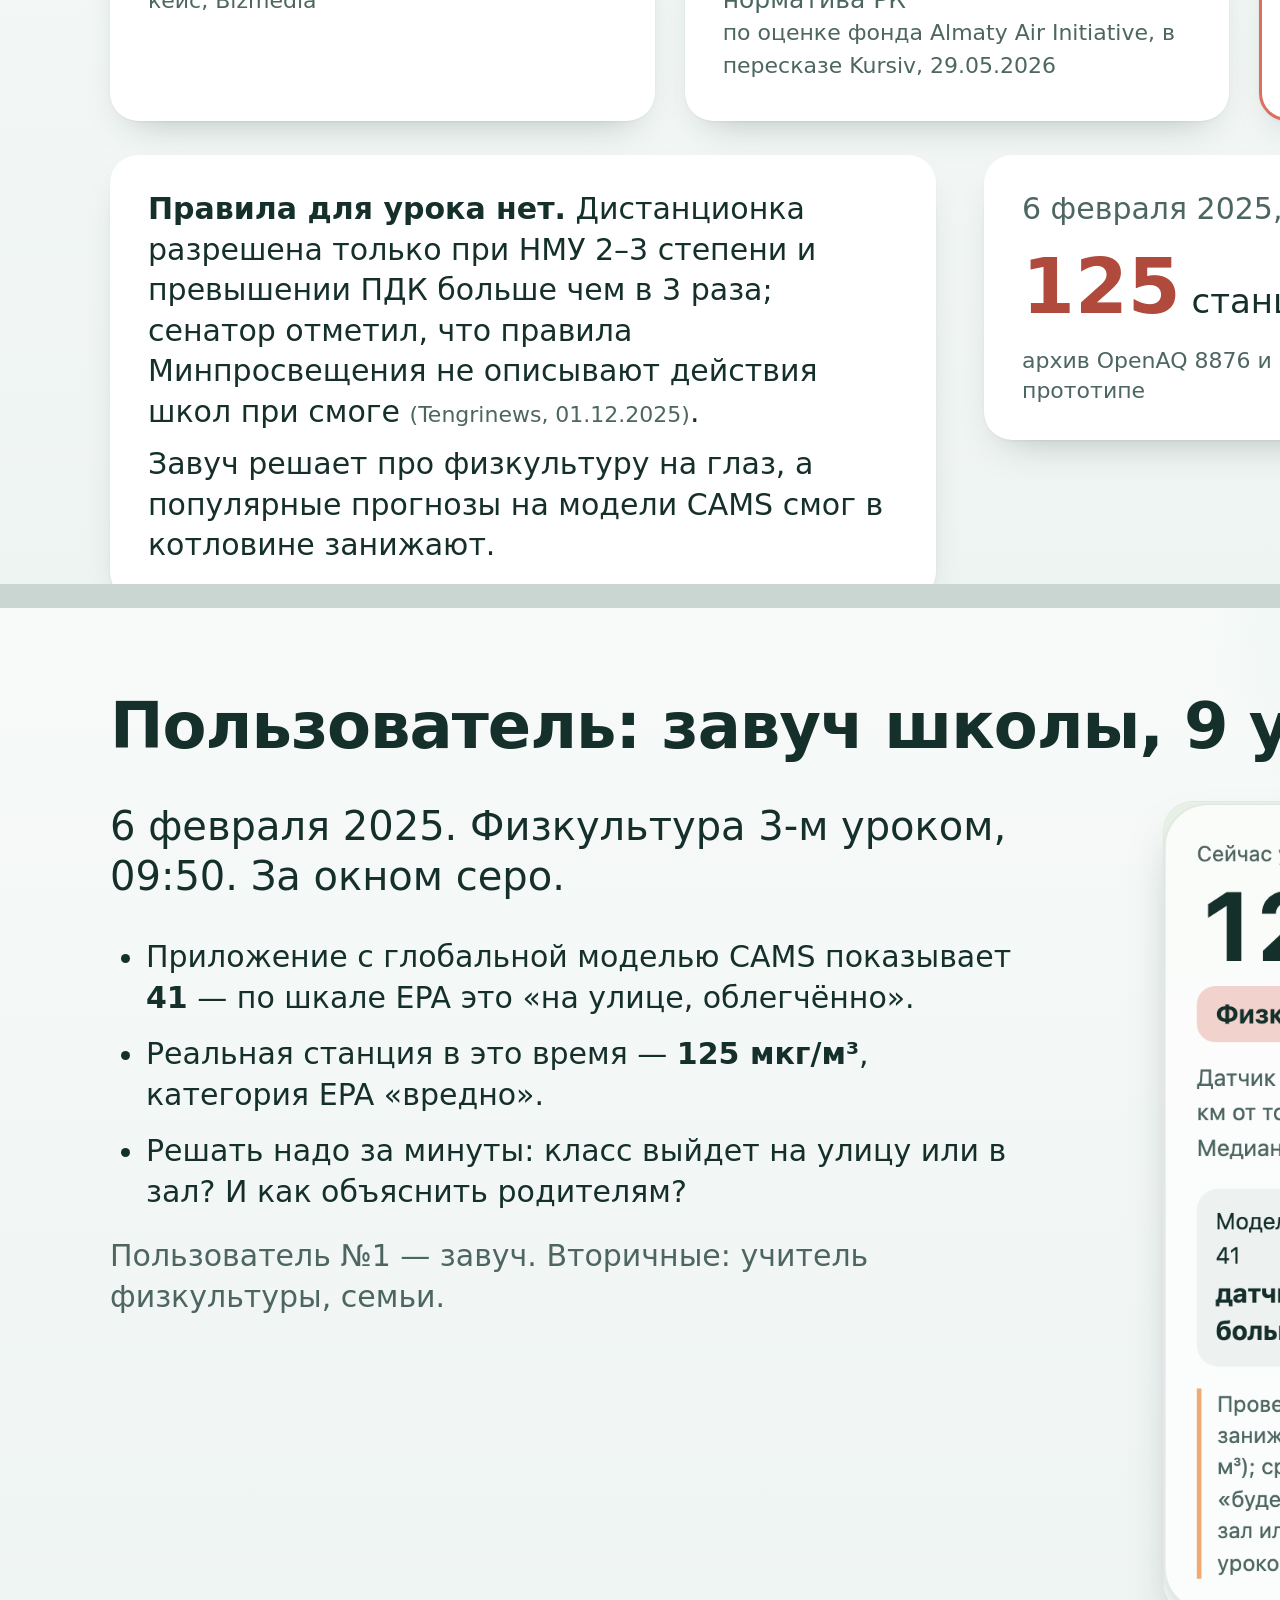
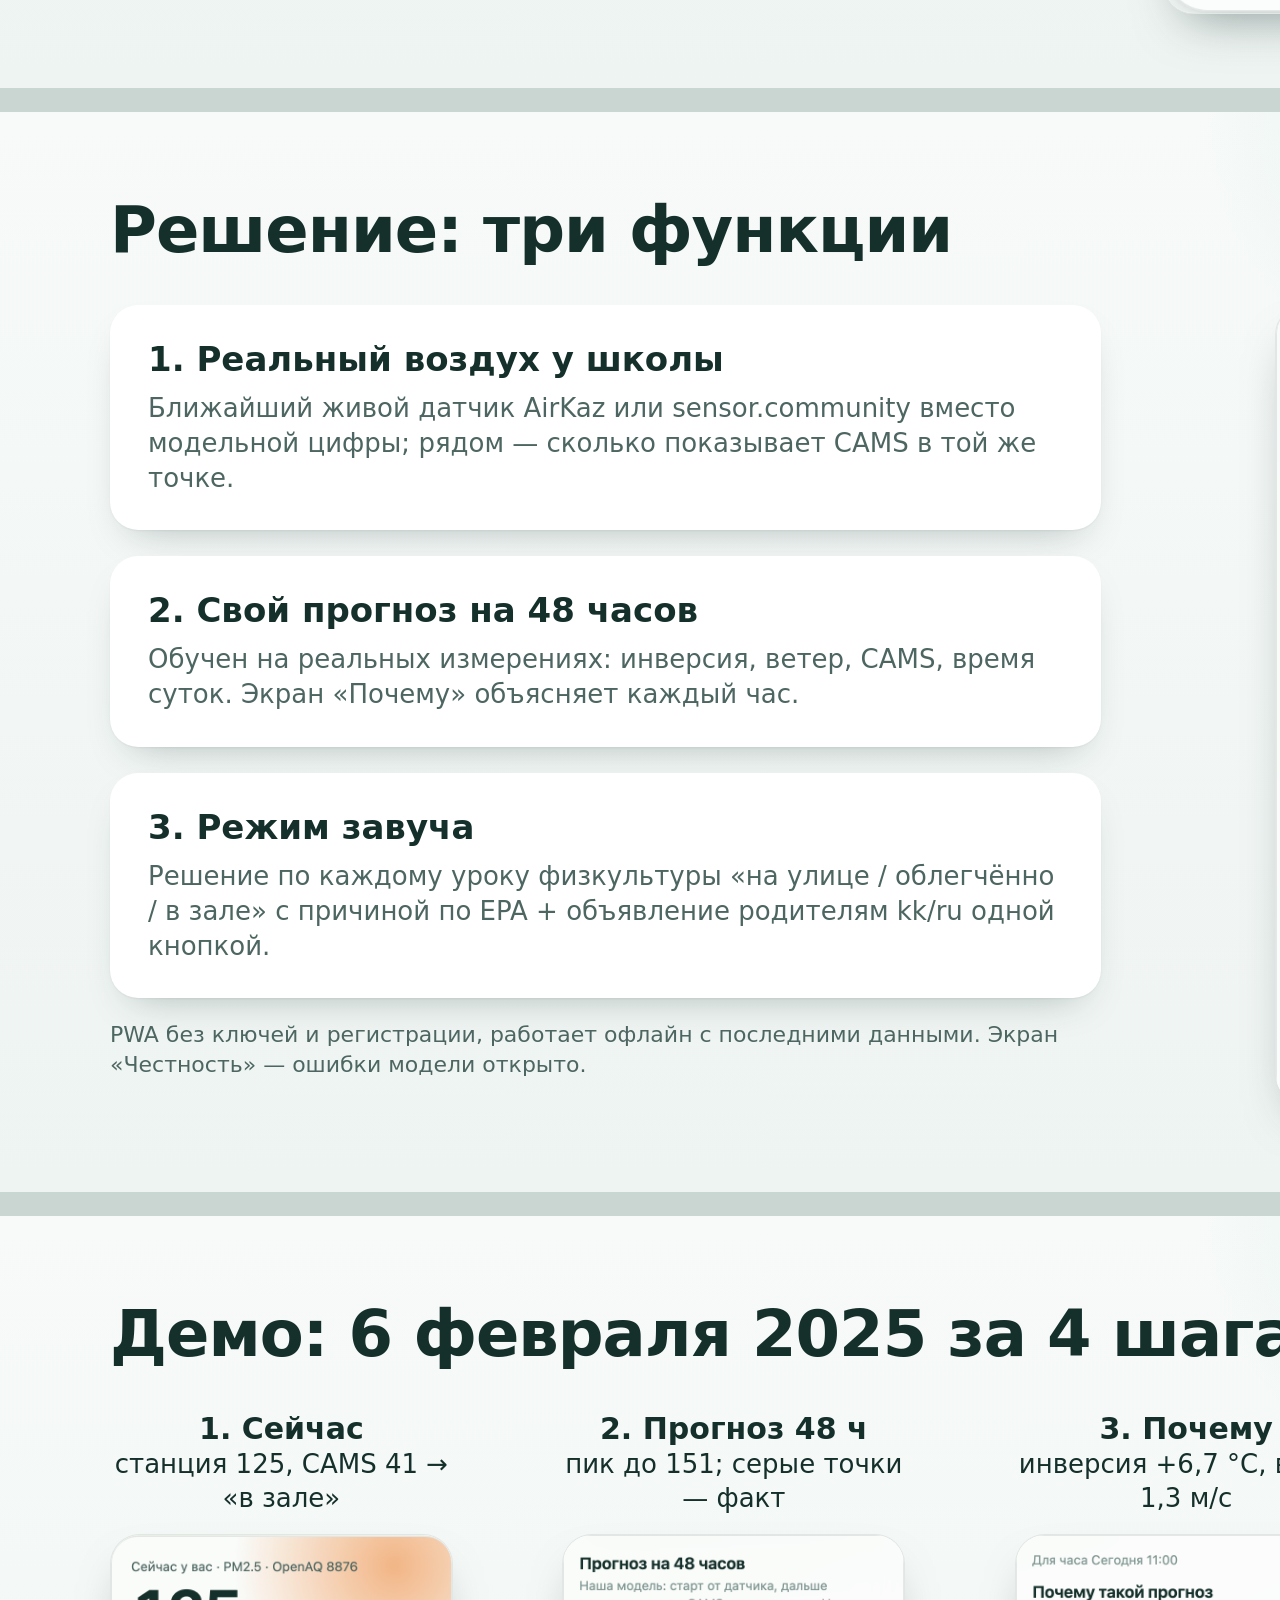
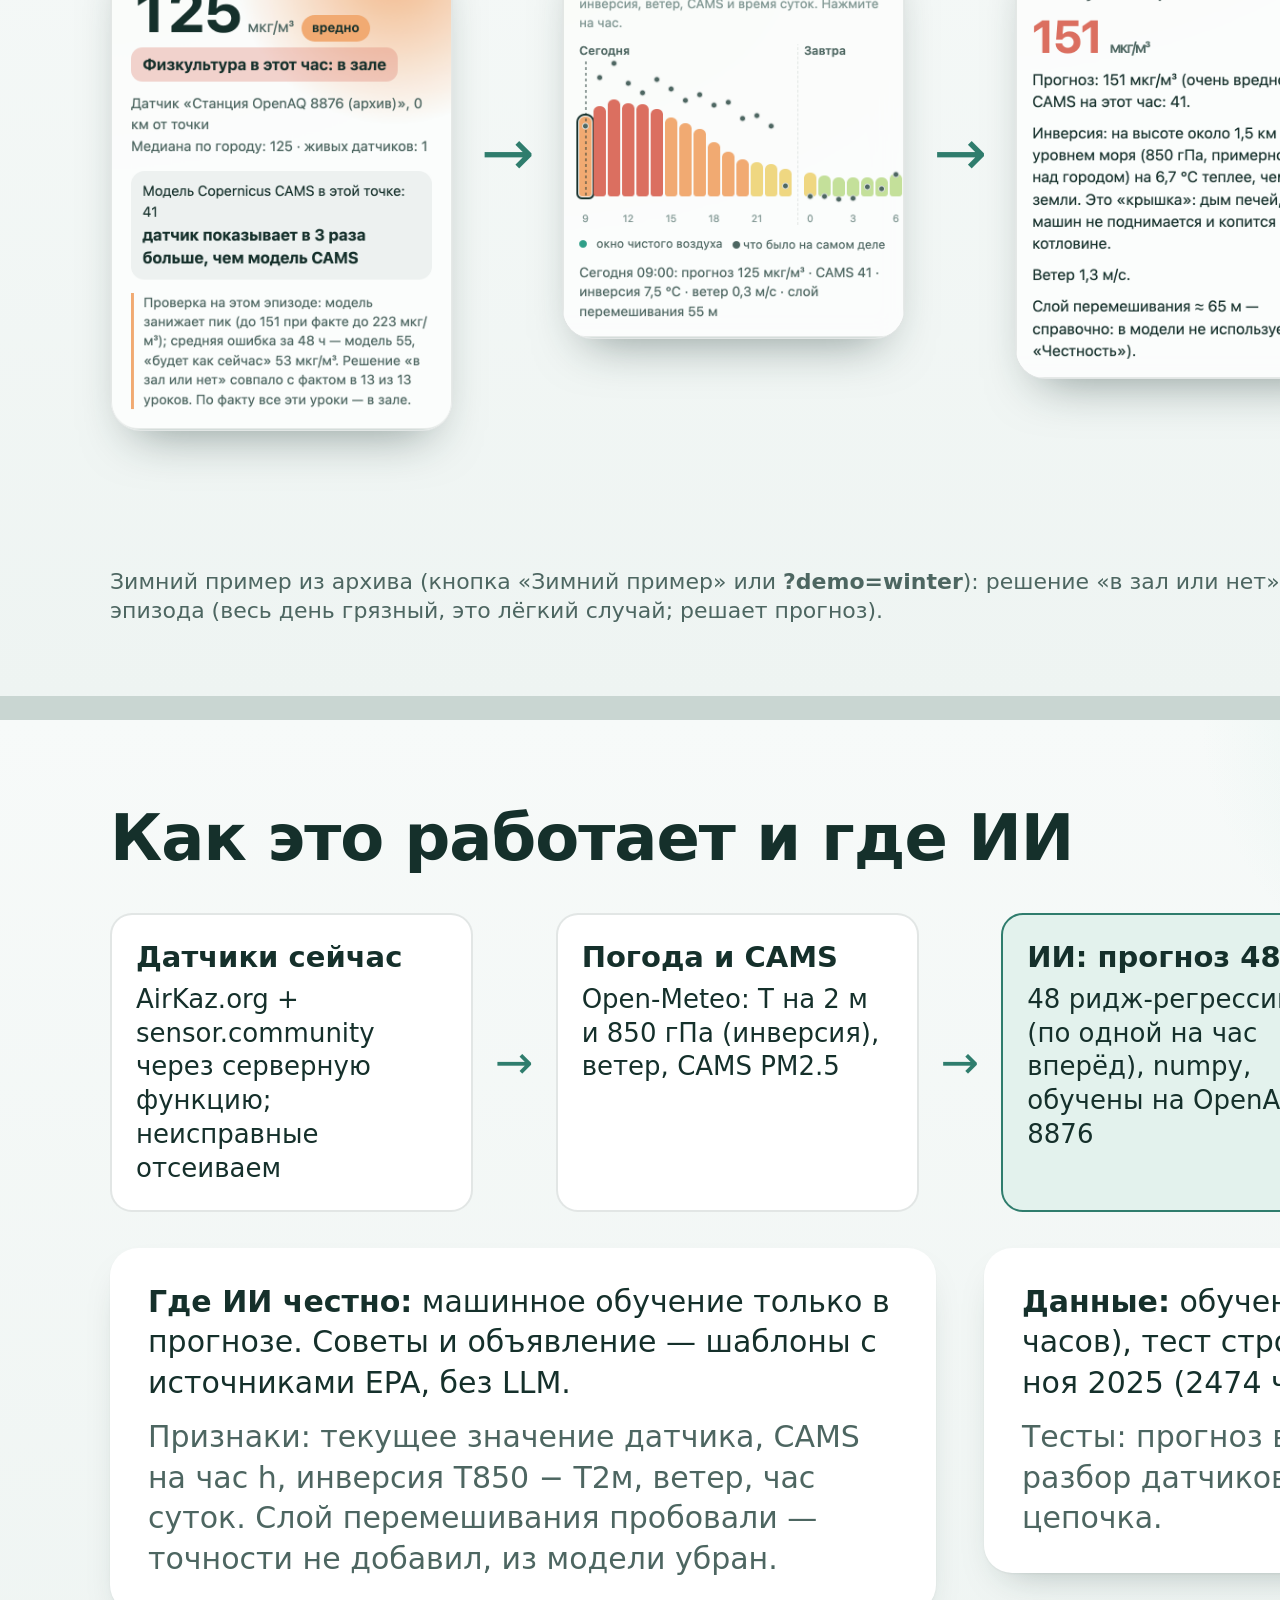
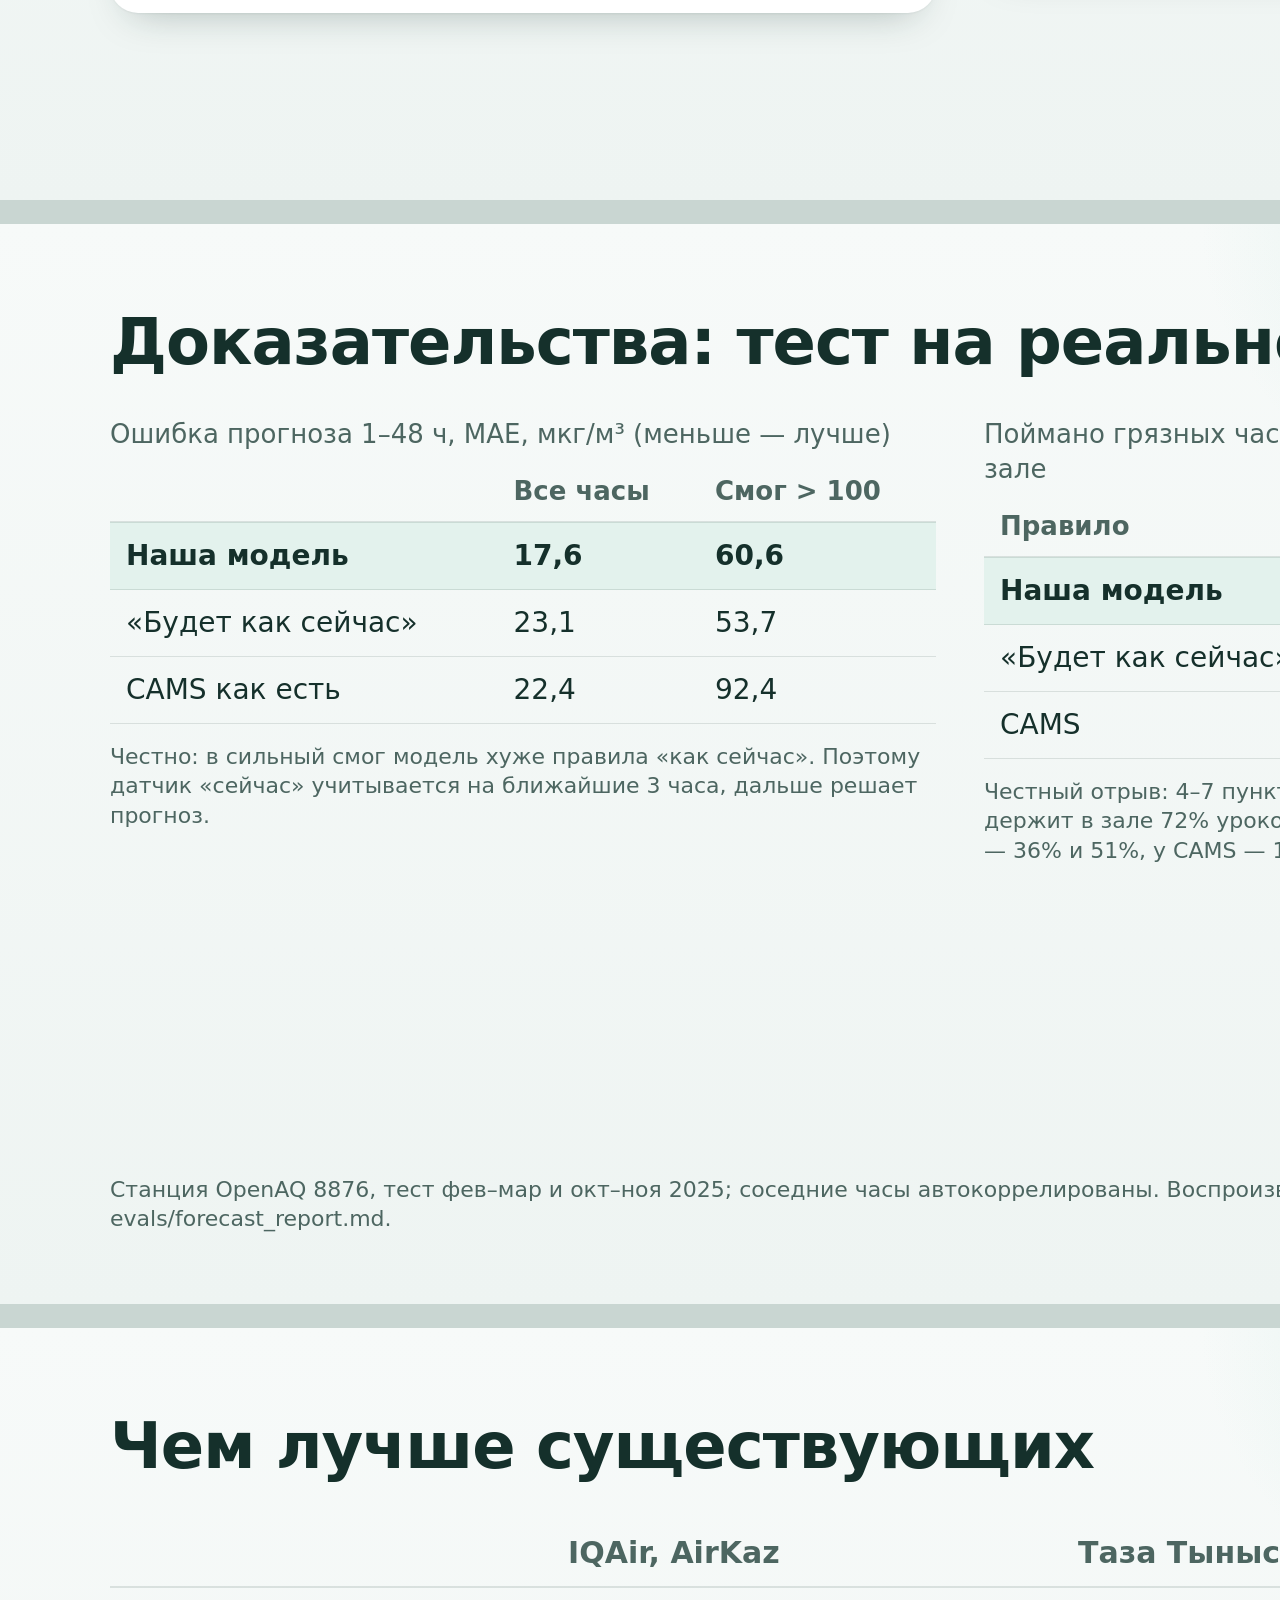
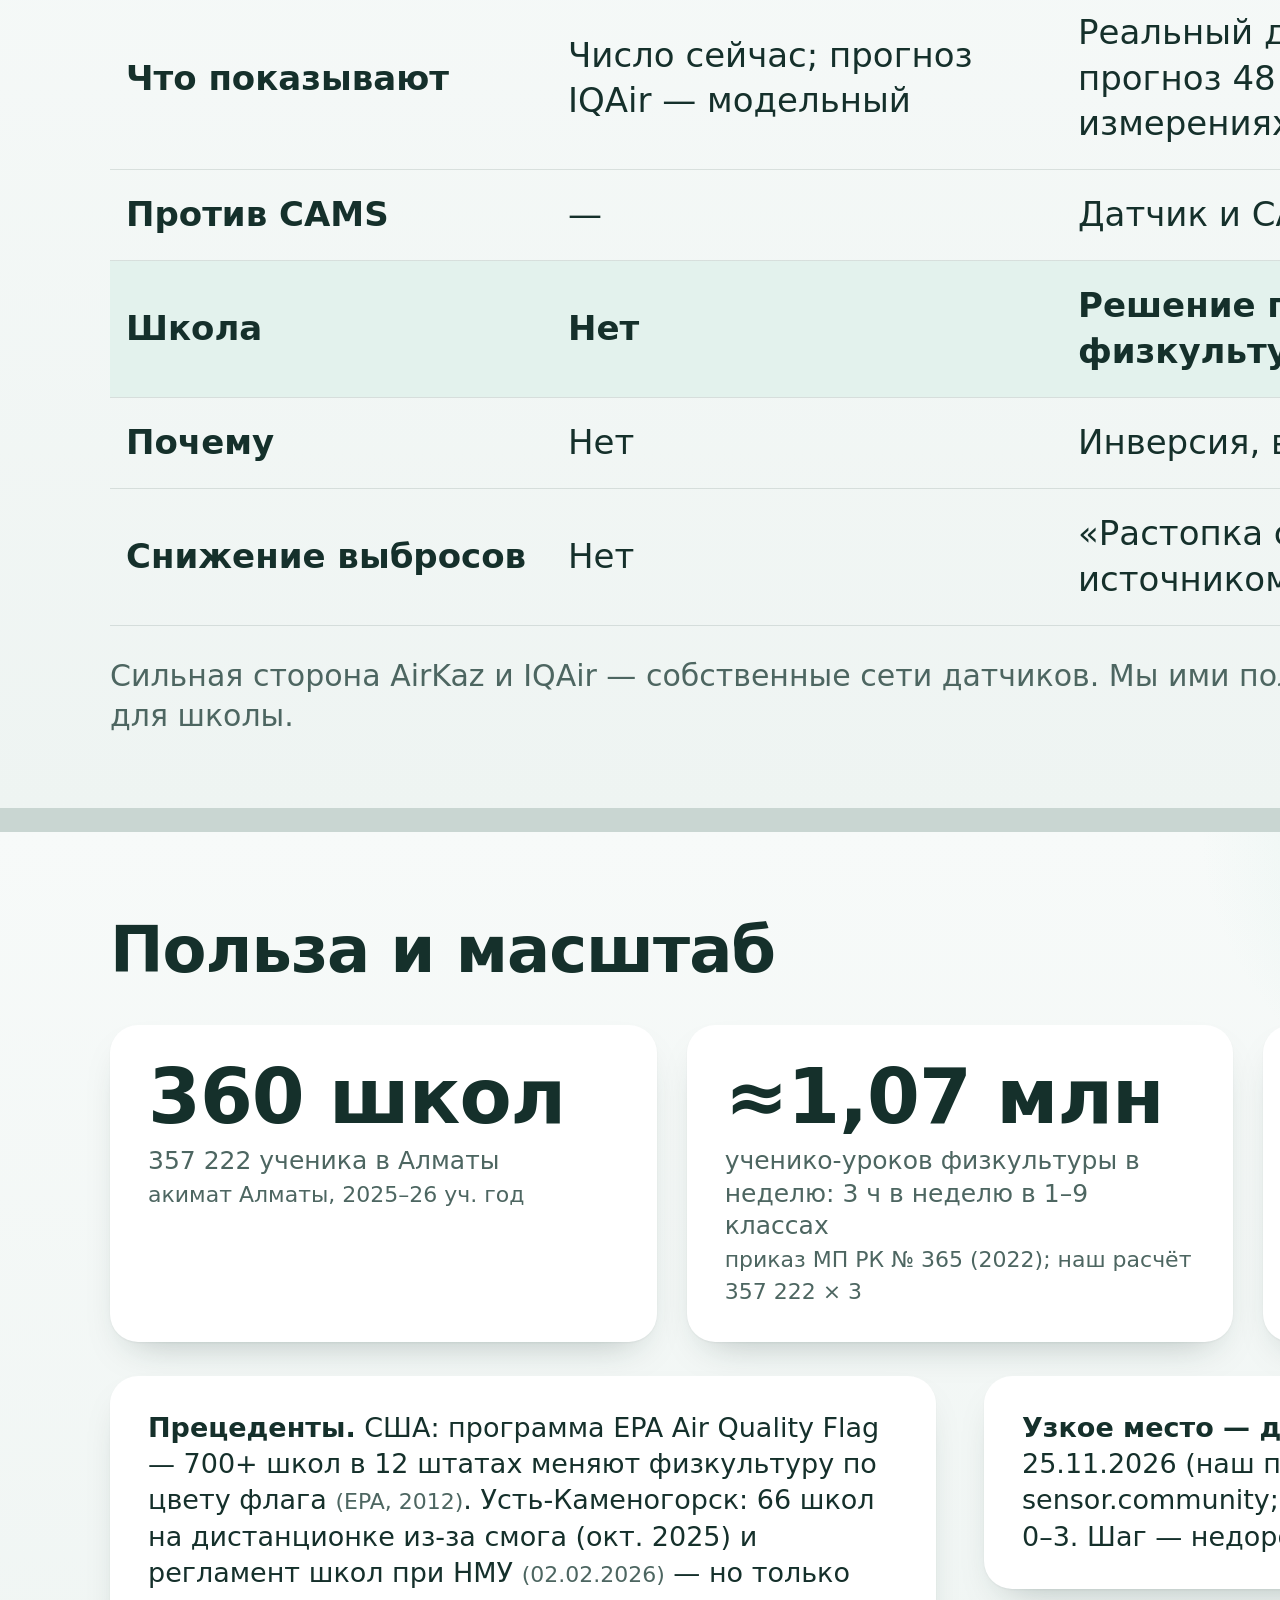
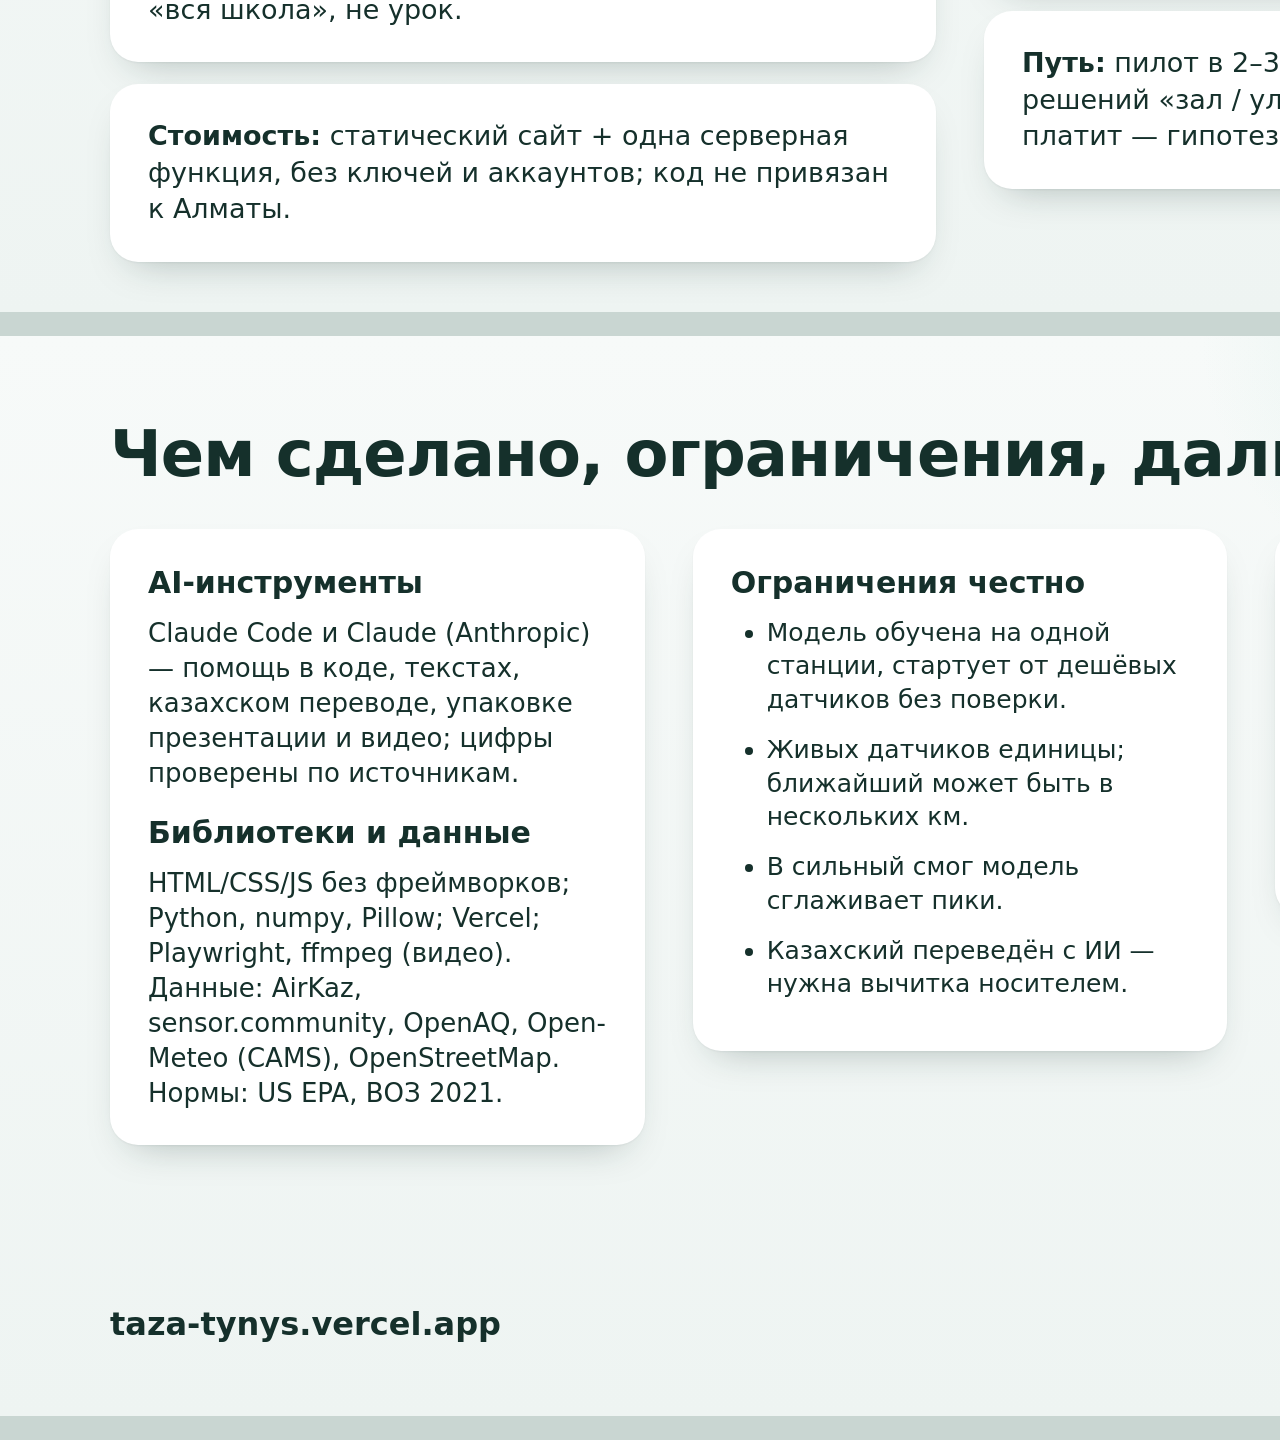
==== commit 758f81e9: "docs(submission): update model metrics and equal-indoor-share comparison Co-Authored-By: Claude Sonn" ====
--- a/submission/slides.html
+++ b/submission/slides.html
@@ -169,7 +169,7 @@
     <div class="arrow">→</div>
     <div class="step"><div class="cap"><b>4. Школа</b>3-й урок — в зал, объявление kk/ru</div><img class="phone" src="img/school_announce_ru.png" style="width:390px"></div>
   </div>
-  <p class="small" style="margin:10px 0 0">Зимний пример из архива (кнопка «Зимний пример» или <b>?demo=winter</b>): решение «в зал или нет» совпало с фактом в 13 из 13 уроков этого эпизода.</p>
+  <p class="small" style="margin:10px 0 0">Зимний пример из архива (кнопка «Зимний пример» или <b>?demo=winter</b>): решение «в зал или нет» совпало с фактом в 13 из 13 уроков этого эпизода (весь день грязный, это лёгкий случай; решает прогноз).</p>
   <div class="num">5</div>
 </section>
 
@@ -206,24 +206,21 @@
       <p class="muted" style="margin:0 0 10px;font-size:26px">Ошибка прогноза 1–48 ч, MAE, мкг/м³ (меньше — лучше)</p>
       <table>
         <tr><th></th><th>Все часы</th><th>Смог &gt; 100</th></tr>
-        <tr class="hl"><td>Наша модель</td><td>17,9</td><td>60,6</td></tr>
-        <tr><td>«Будет как сейчас»</td><td>23,7</td><td>55,2</td></tr>
-        <tr><td>CAMS как есть</td><td>22,7</td><td>92,3</td></tr>
-        <tr class="hl"><td>max(модель, датчик)</td><td>—</td><td>41,8</td></tr>
+        <tr class="hl"><td>Наша модель</td><td>17,6</td><td>60,6</td></tr>
+        <tr><td>«Будет как сейчас»</td><td>23,1</td><td>53,7</td></tr>
+        <tr><td>CAMS как есть</td><td>22,4</td><td>92,4</td></tr>
       </table>
-      <p class="small" style="margin-top:18px">Честно: в сильный смог модель хуже правила «как сейчас» — поэтому школа решает по max(модель, датчик).</p>
-    </div>
-    <div class="col">
-      <p class="muted" style="margin:0 0 10px;font-size:26px">Решение «физкультура на улице?» (граница EPA 35,4)</p>
+      <p class="small" style="margin-top:18px">Честно: в сильный смог модель хуже правила «как сейчас». Поэтому датчик «сейчас» учитывается на ближайшие 3 часа, дальше решает прогноз.</p>
+    </div>
+    <div class="col">
+      <p class="muted" style="margin:0 0 10px;font-size:26px">Поймано грязных часов (&gt; 35,4) при равной доле уроков в зале</p>
       <table>
-        <tr><th>Правило</th><th>Точность</th><th>Поймано грязных часов</th></tr>
-        <tr><td>Наша модель</td><td>75%</td><td>72%</td></tr>
-        <tr><td>«Будет как сейчас»</td><td>70%</td><td>60%</td></tr>
-        <tr><td>CAMS</td><td>67%</td><td>40%</td></tr>
-        <tr class="hl"><td>max(модель, датчик) — в школе</td><td>70%</td><td>87%</td></tr>
-        <tr><td>«Всегда на улице»</td><td>63%</td><td>0%</td></tr>
+        <tr><th>Правило</th><th>30%</th><th>40%</th><th>50%</th></tr>
+        <tr class="hl"><td>Наша модель</td><td>48%</td><td>60%</td><td>71%</td></tr>
+        <tr><td>«Будет как сейчас»</td><td>44%</td><td>55%</td><td>66%</td></tr>
+        <tr><td>CAMS</td><td>42%</td><td>54%</td><td>64%</td></tr>
       </table>
-      <p class="small" style="margin-top:18px">Цена: уроков в зале 57% часов против 41%. Пропустить грязный урок хуже, чем лишний раз уйти в зал.</p>
+      <p class="small" style="margin-top:18px">Честный отрыв: 4–7 пунктов, интервалы перекрываются. Школа держит в зале 72% уроков и ловит 90% грязных часов; у «как сейчас» — 36% и 51%, у CAMS — 19% и 28% (при разной доле не сравнимо).</p>
     </div>
   </div>
   <p class="small" style="margin:0">Станция OpenAQ 8876, тест фев–мар и окт–ноя 2025; соседние часы автокоррелированы. Воспроизводится: pipeline/train_forecast.py → evals/forecast_report.md.</p>
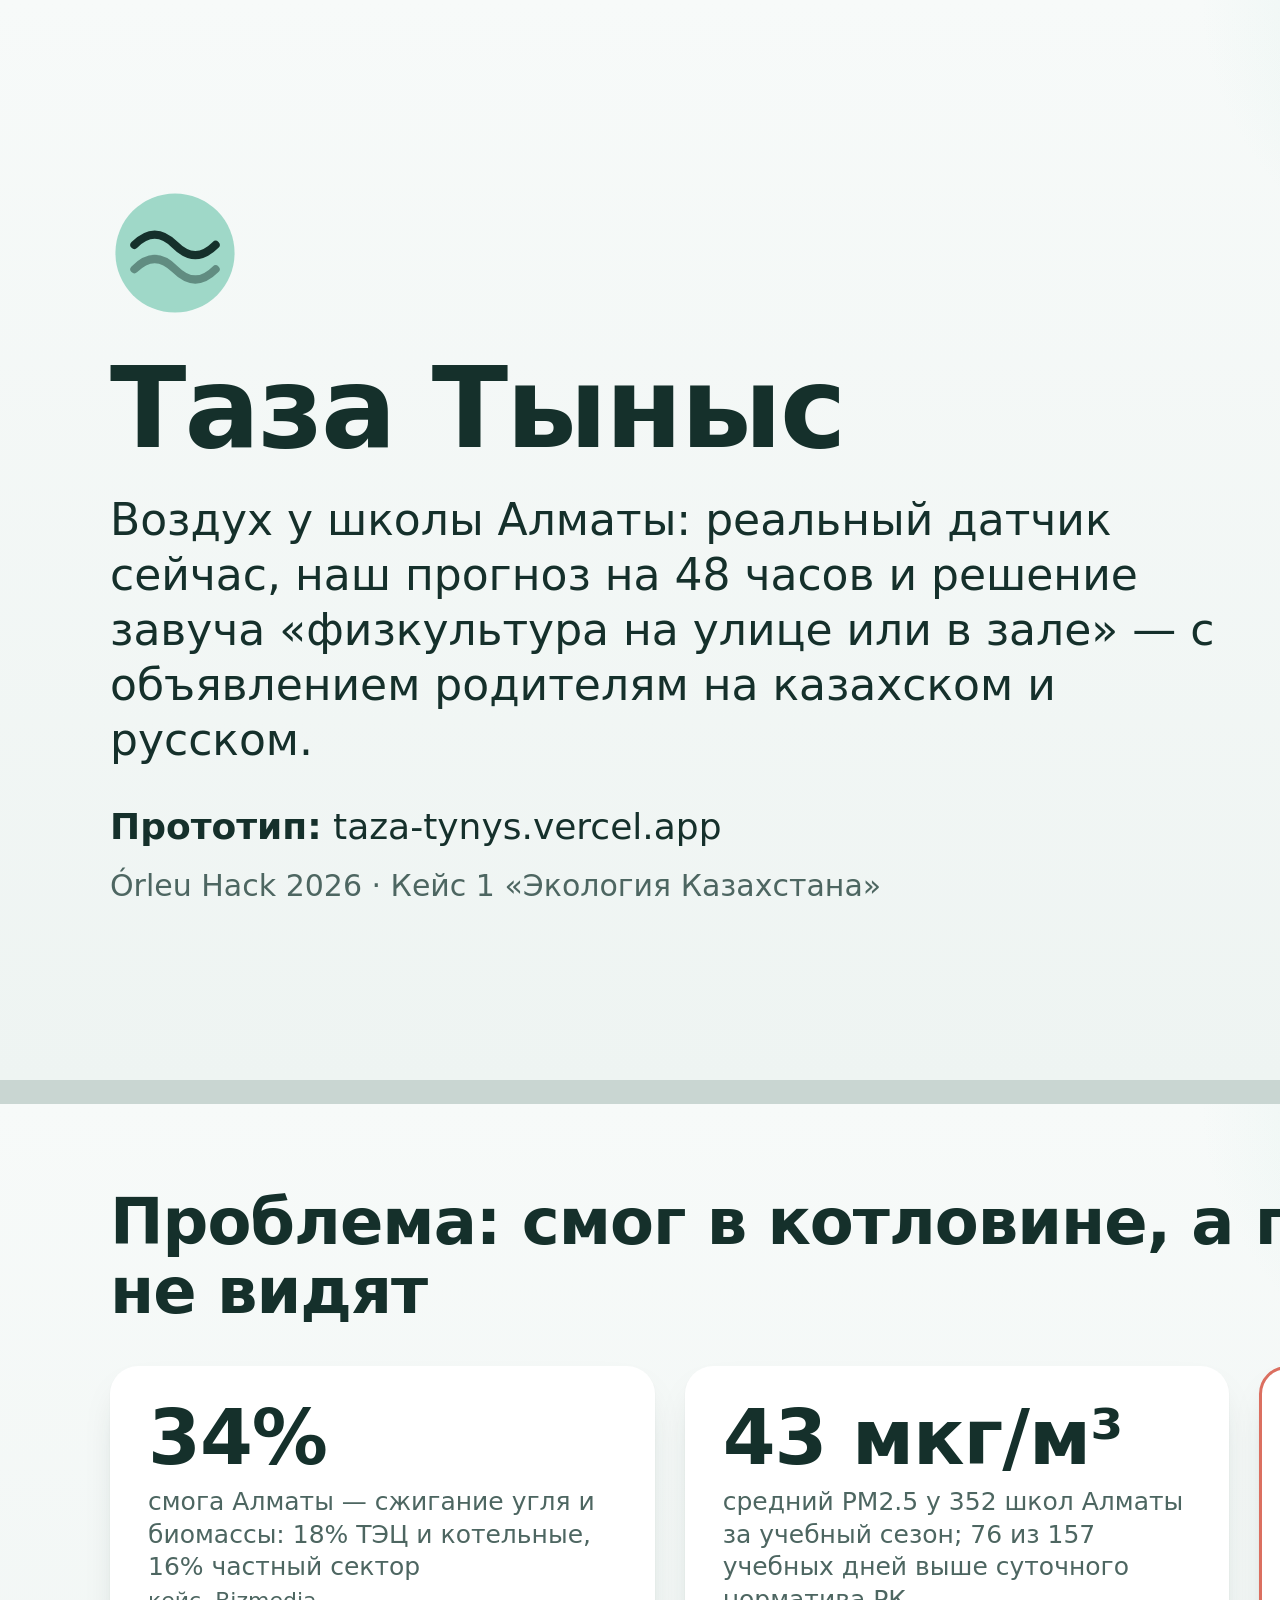
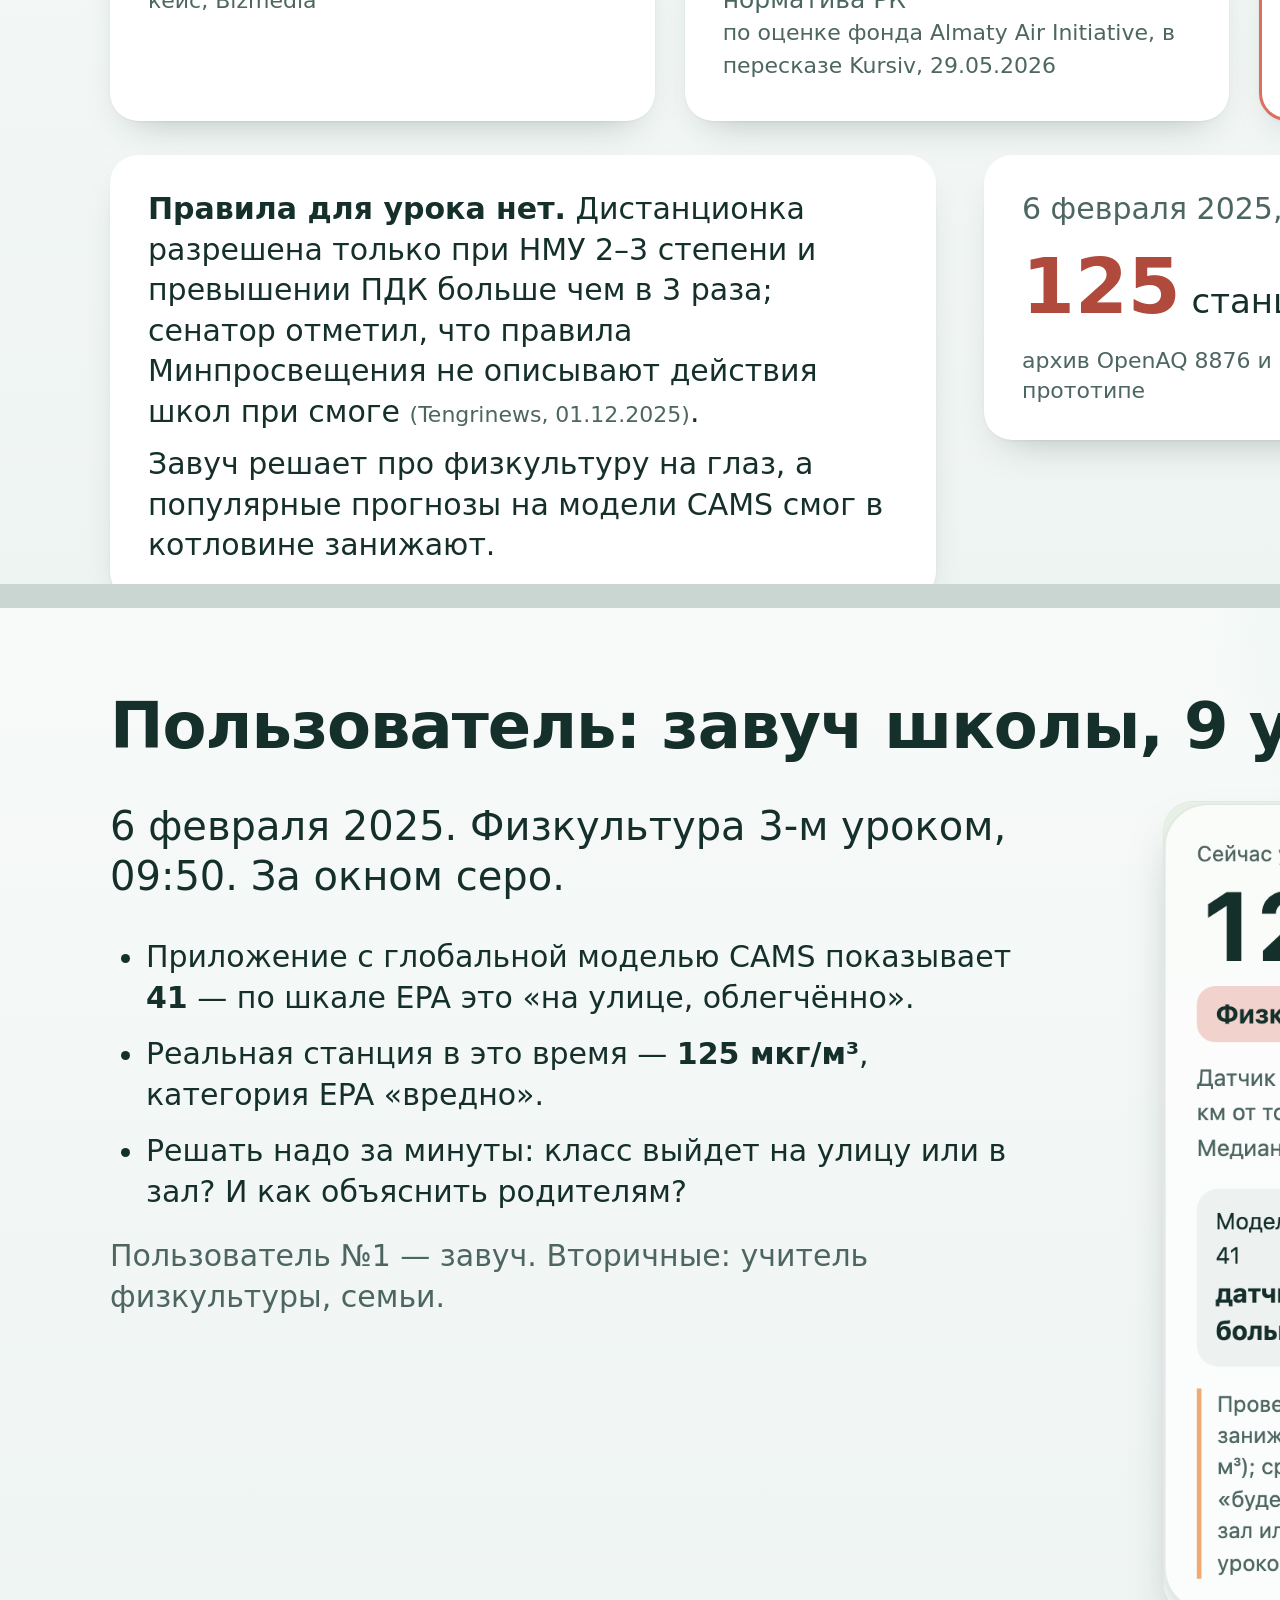
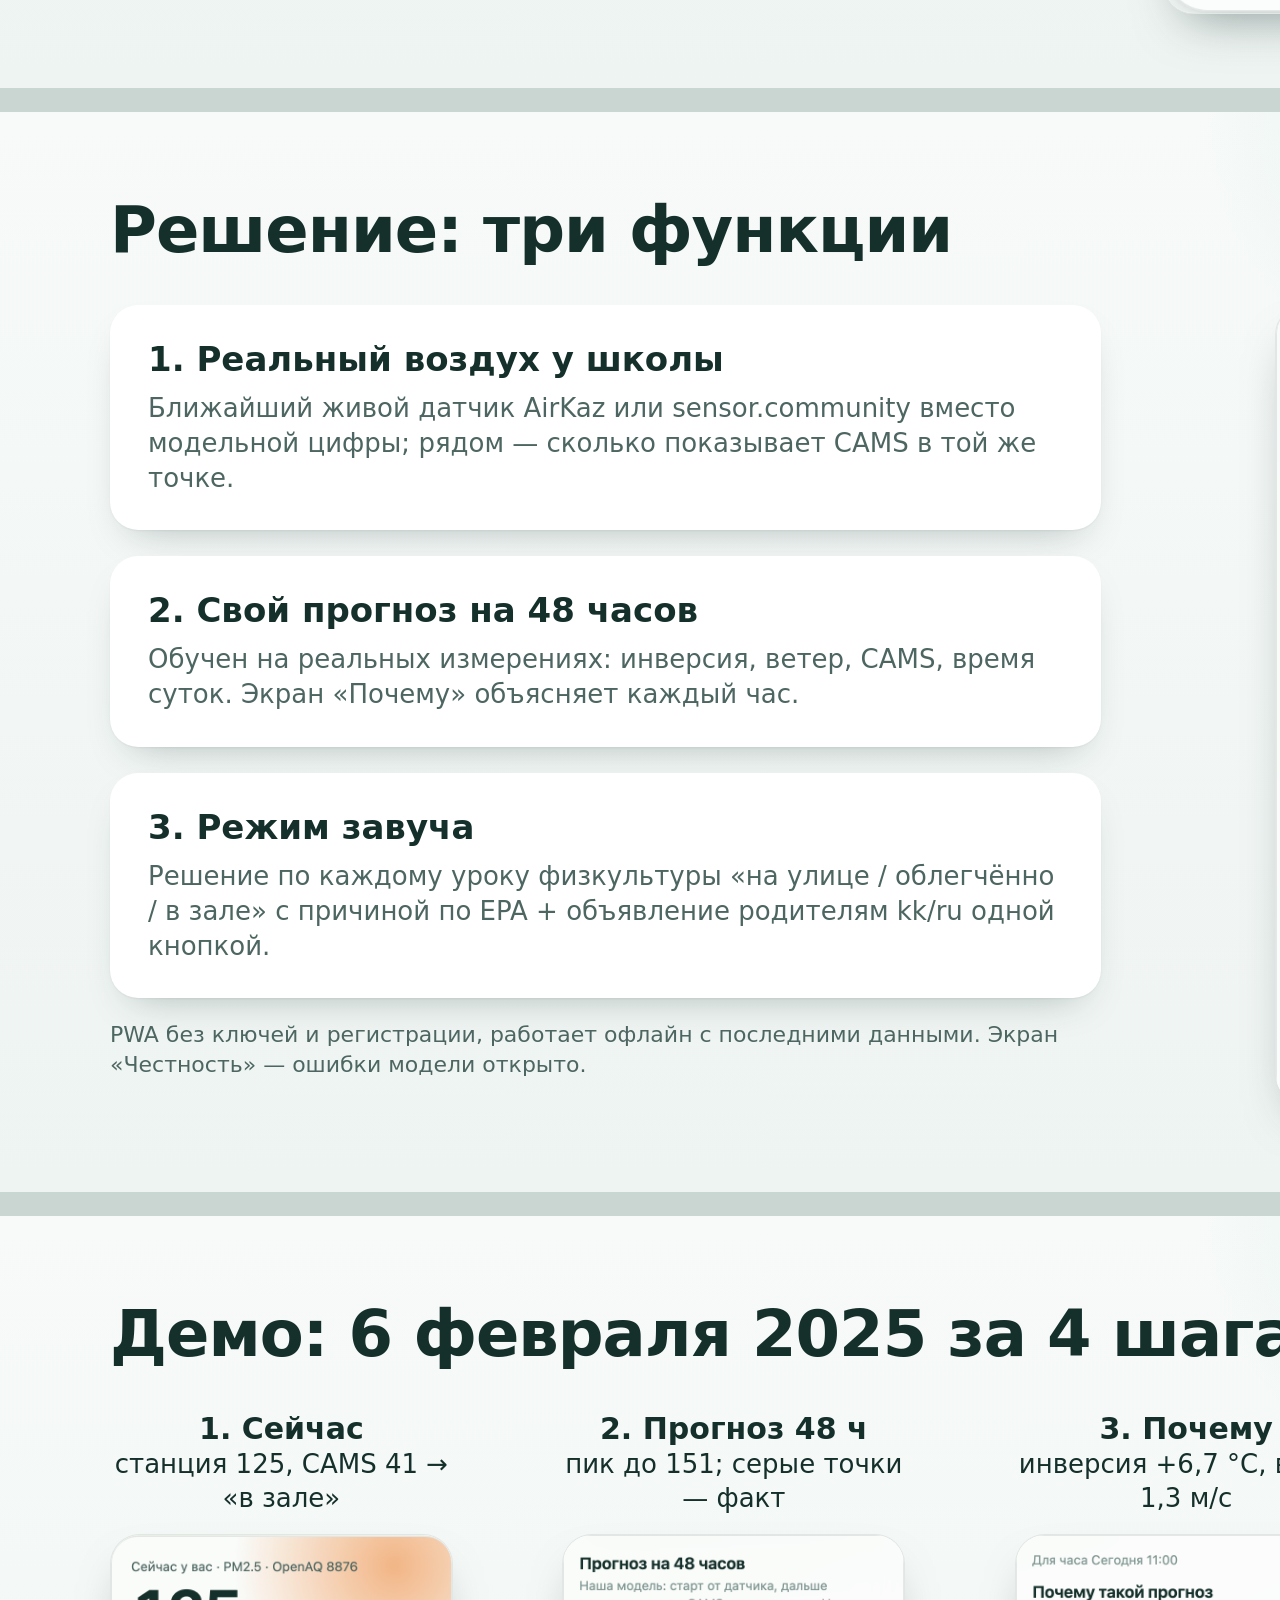
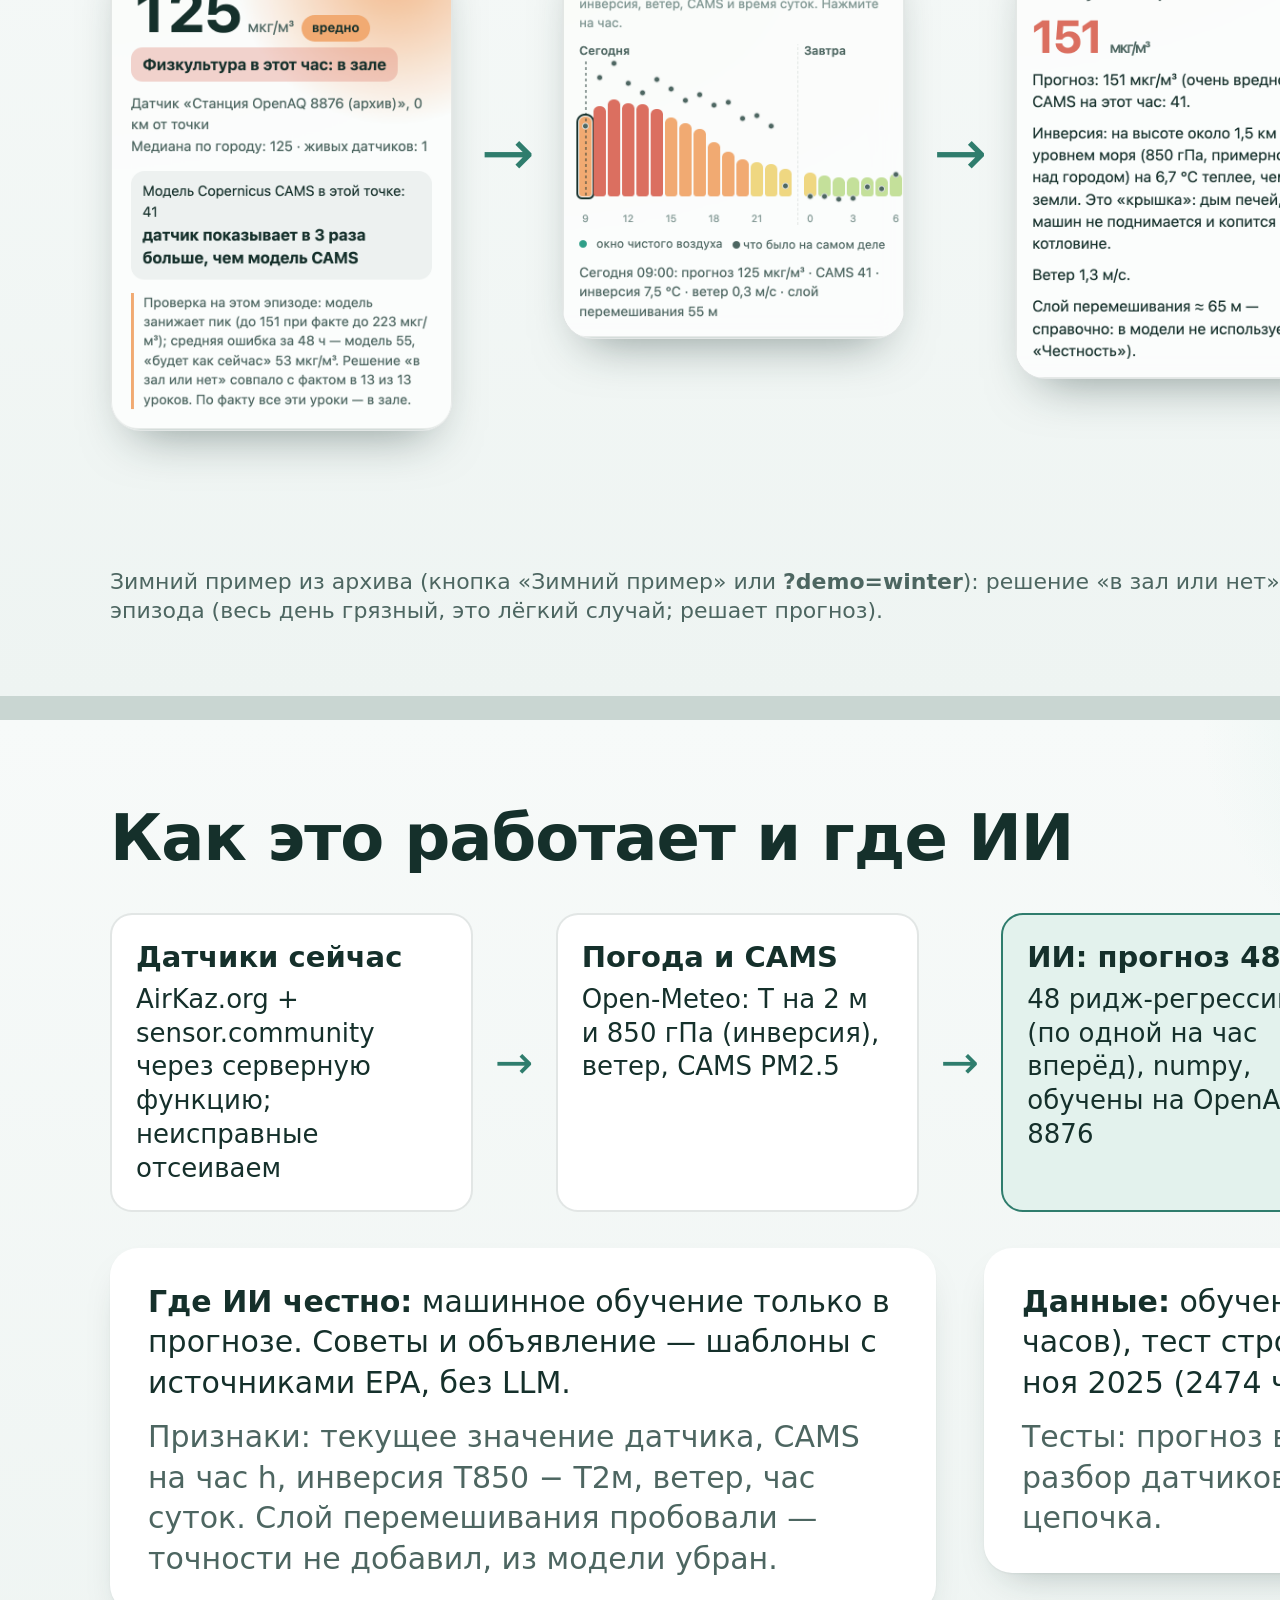
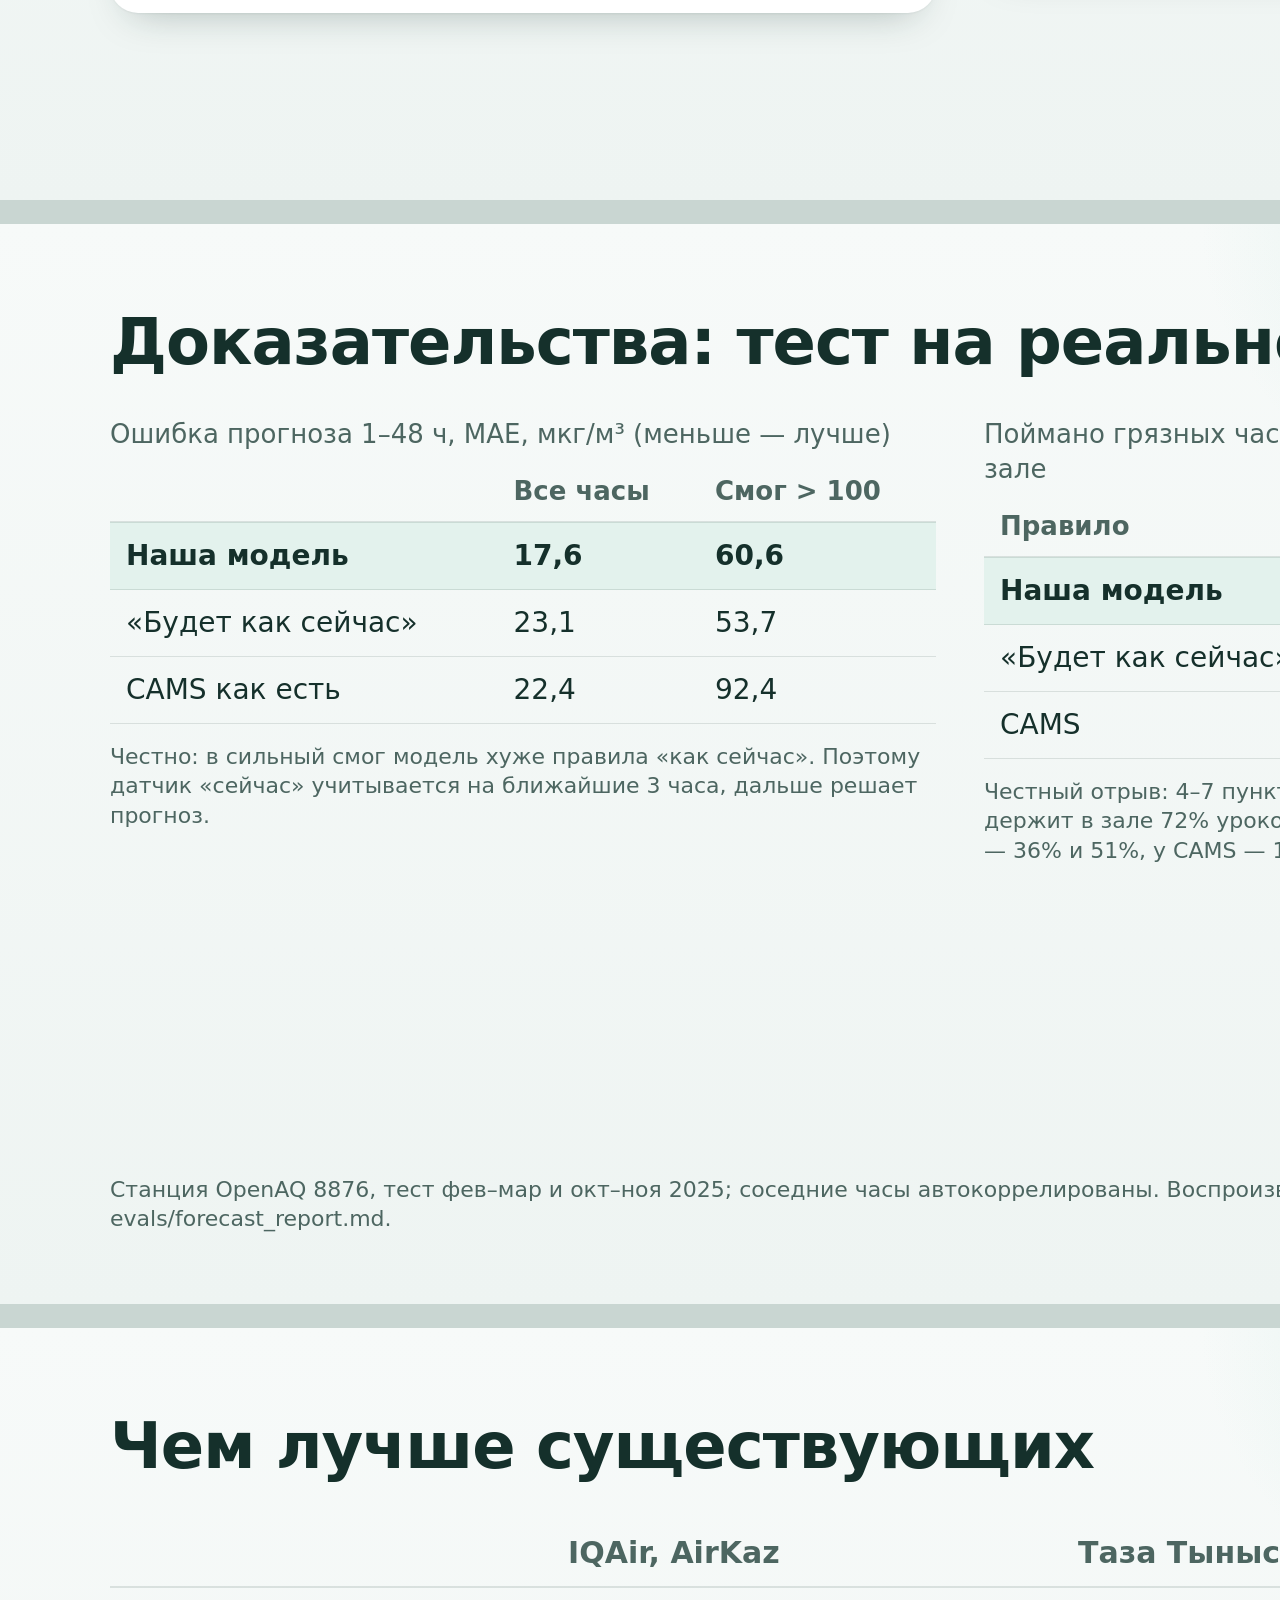
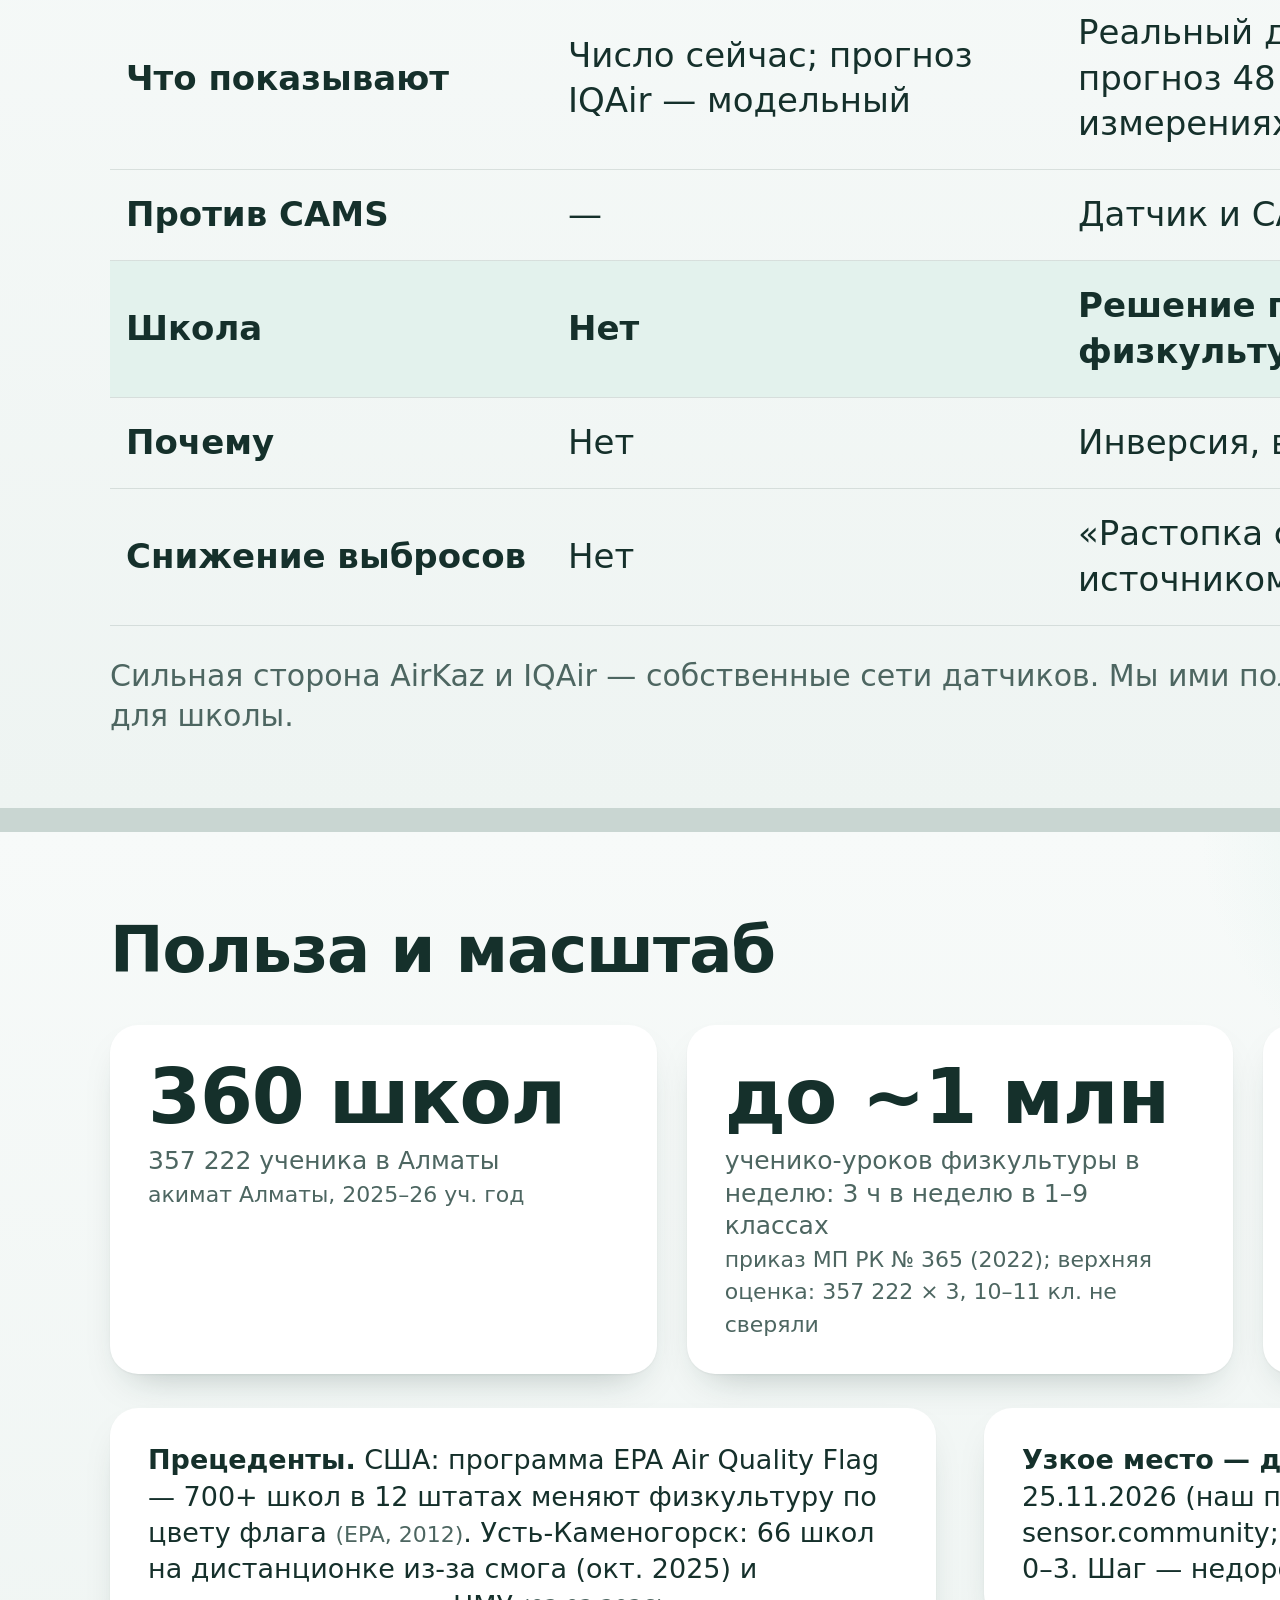
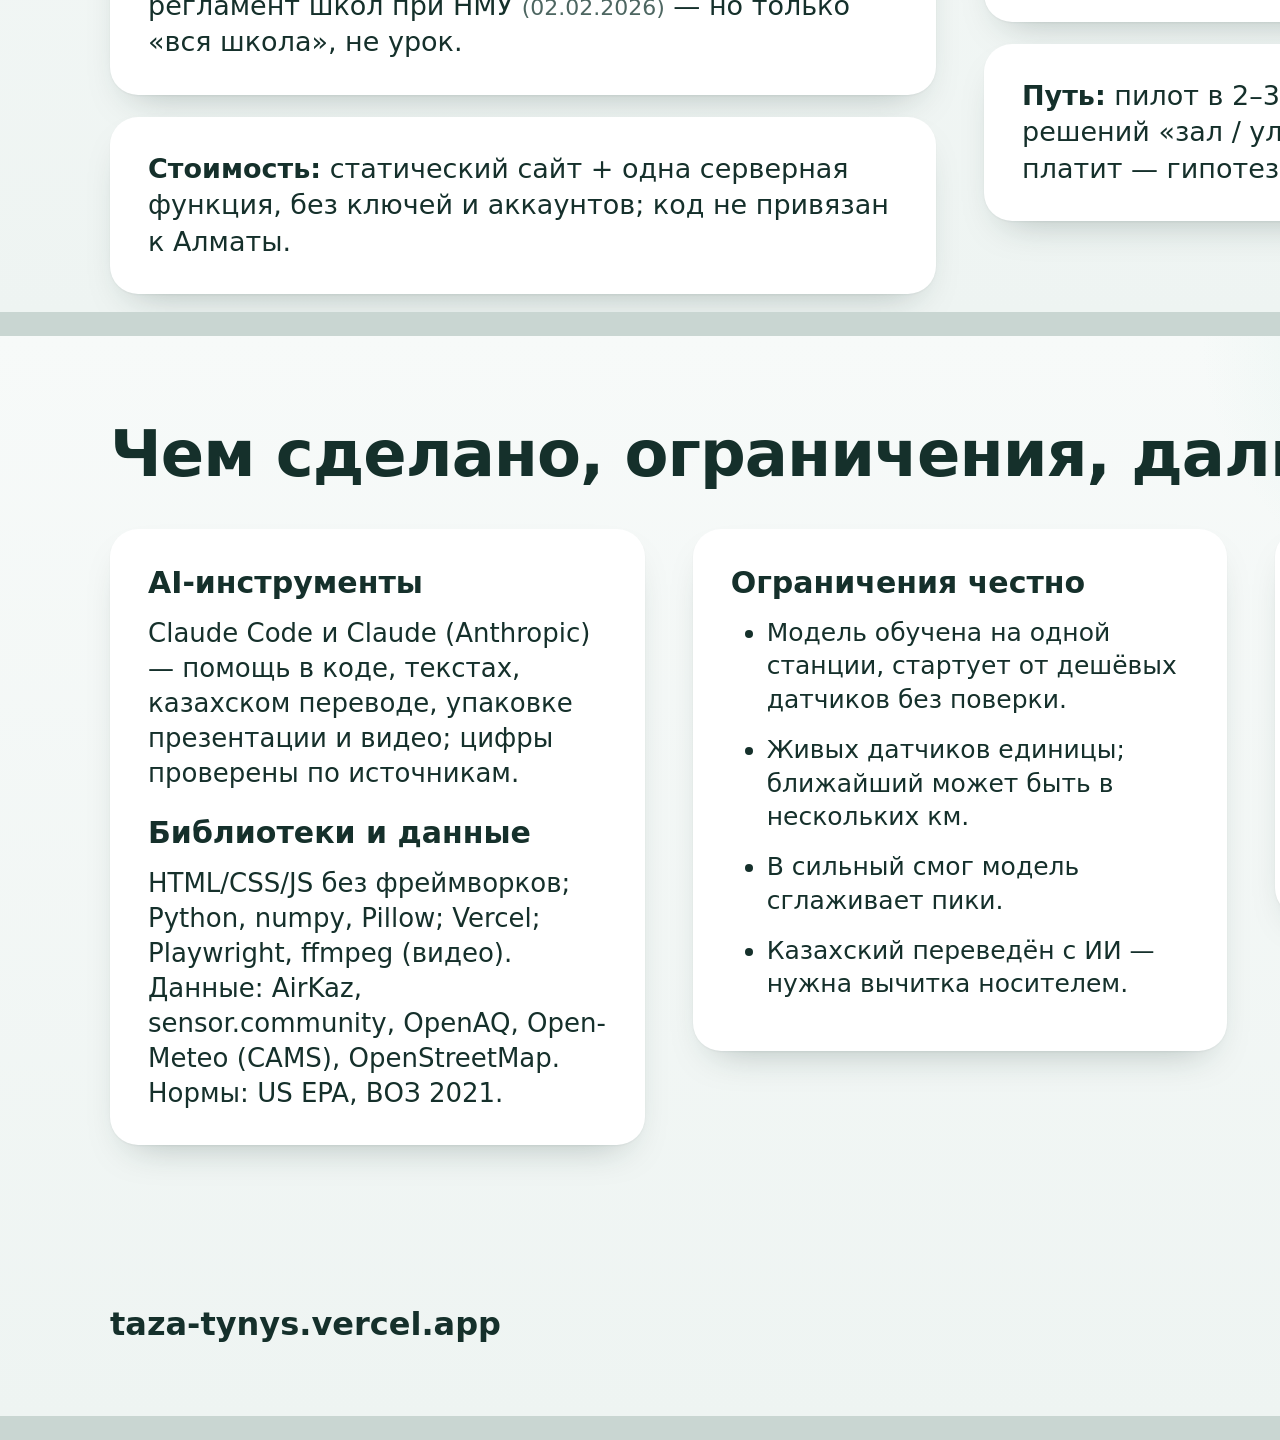
==== commit 8ee261a5: "docs(submission): correct pupil-lessons figure to an upper estimate" ====
--- a/submission/slides.html
+++ b/submission/slides.html
@@ -247,7 +247,7 @@
   <h2>Польза и масштаб</h2>
   <div class="kpi">
     <div class="card"><div class="v">360 школ</div><div class="l">357 222 ученика в Алматы<br><span class="small">акимат Алматы, 2025–26 уч. год</span></div></div>
-    <div class="card"><div class="v">≈1,07 млн</div><div class="l">ученико-уроков физкультуры в неделю: 3 ч в неделю в 1–9 классах<br><span class="small">приказ МП РК № 365 (2022); наш расчёт 357 222 × 3</span></div></div>
+    <div class="card"><div class="v">до ~1 млн</div><div class="l">ученико-уроков физкультуры в неделю: 3 ч в неделю в 1–9 классах<br><span class="small">приказ МП РК № 365 (2022); верхняя оценка: 357 222 × 3, 10–11 кл. не сверяли</span></div></div>
     <div class="card"><div class="v">1 на 22</div><div class="l">поста Казгидромета на школы: 16 постов на 360 школ<br><span class="small">акимат, 27.11.2025; наш расчёт</span></div></div>
   </div>
   <div class="row">
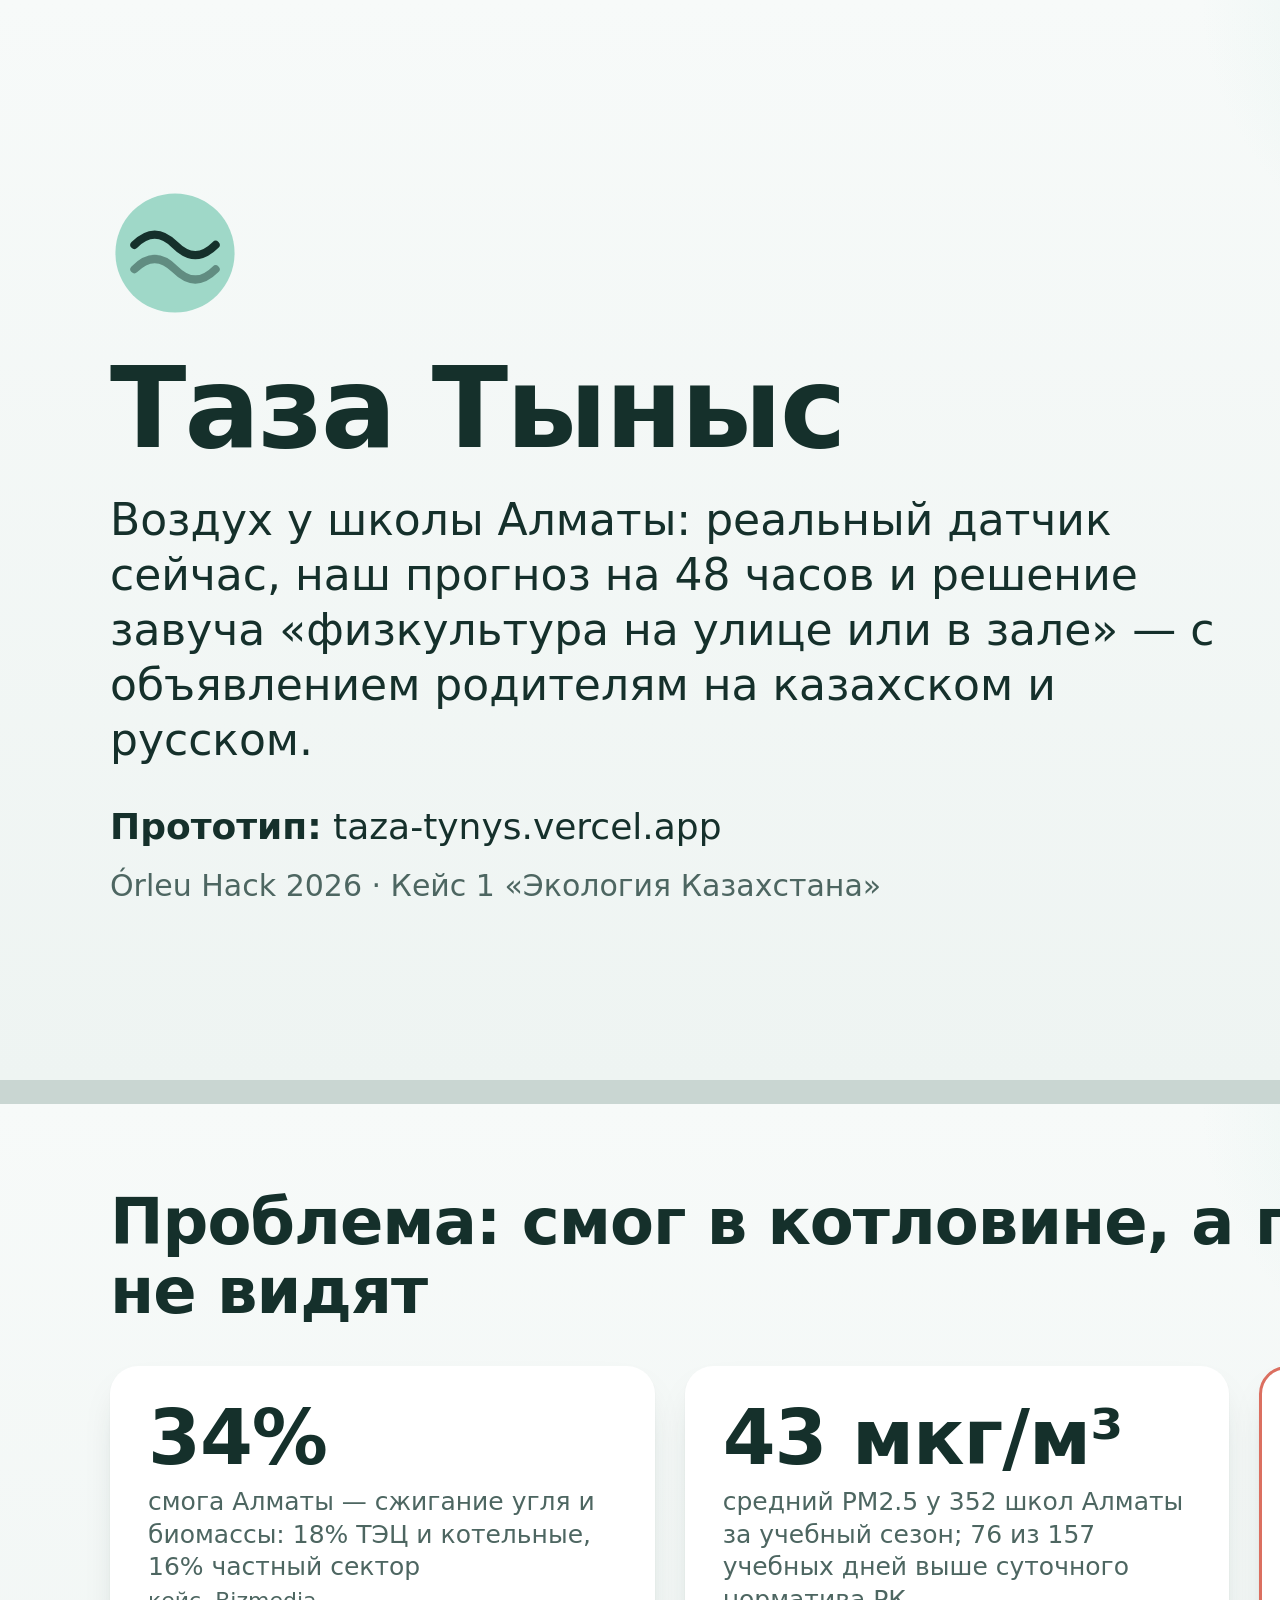
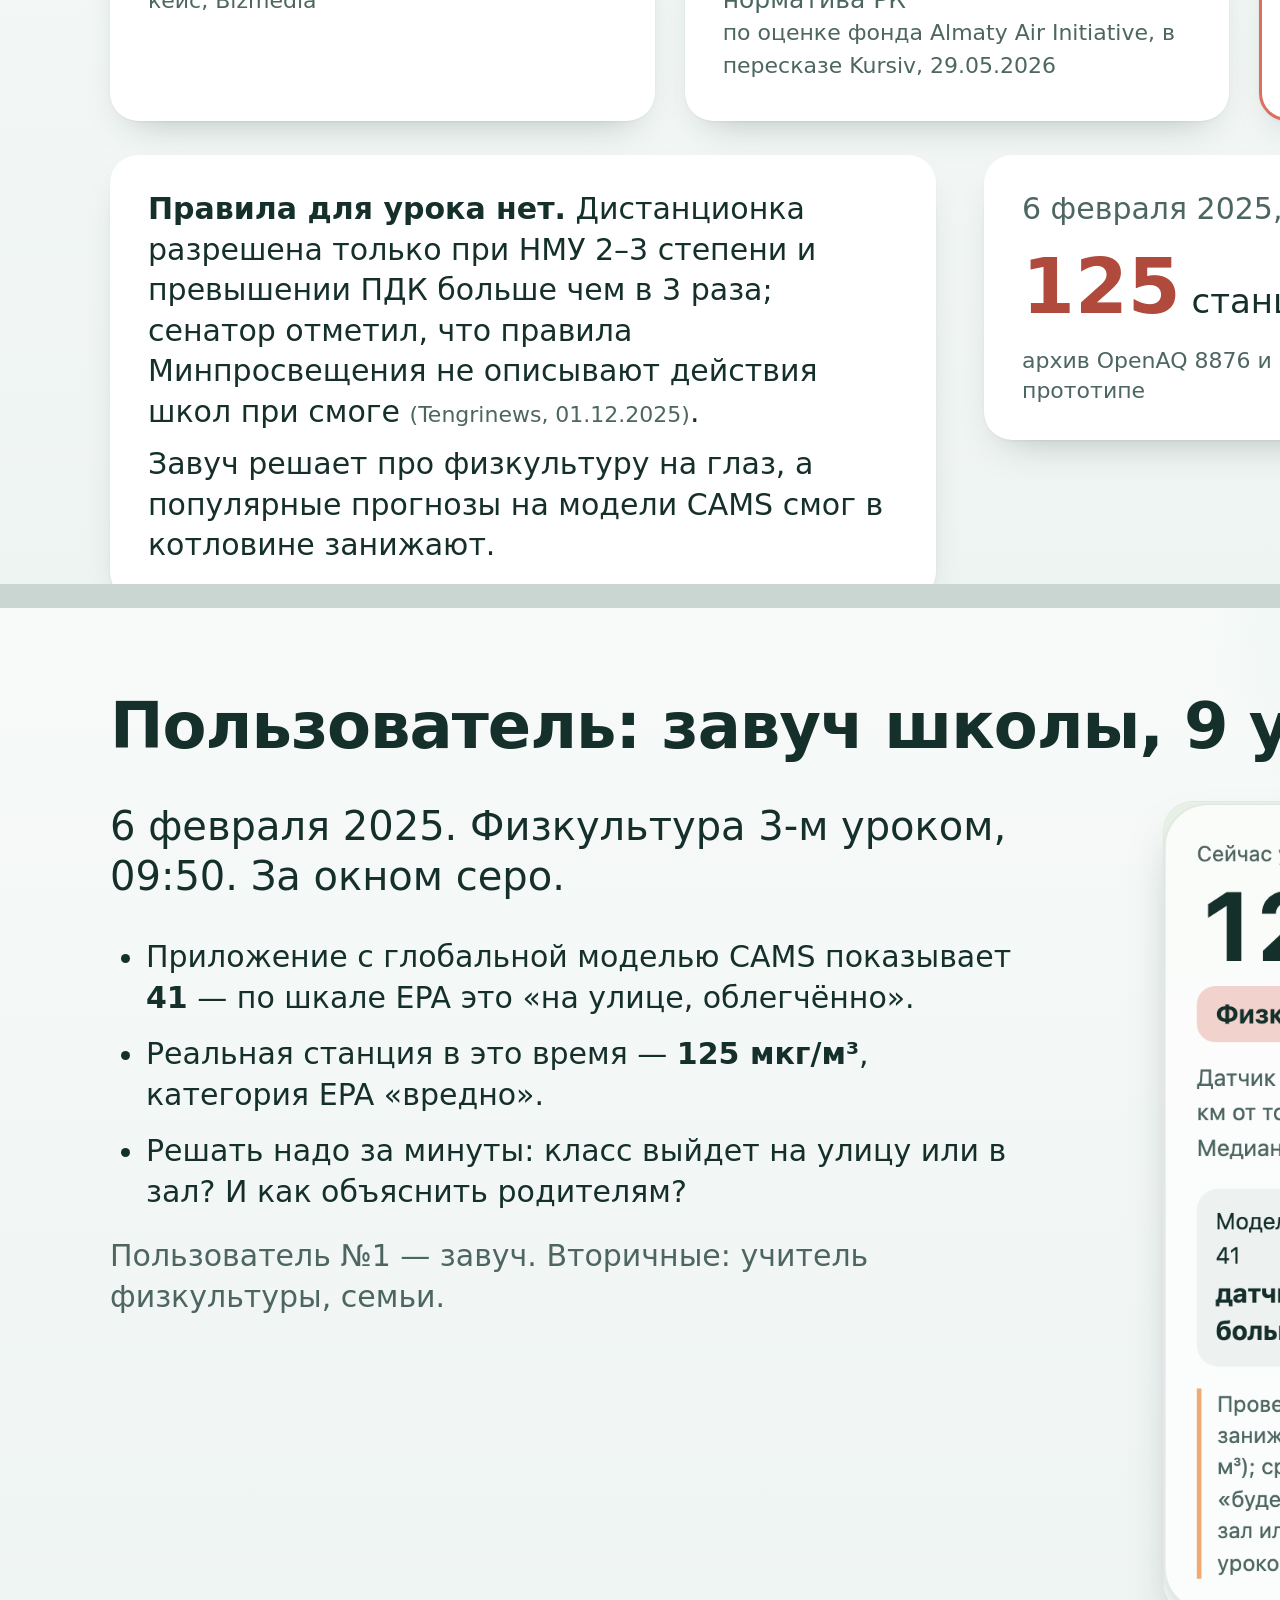
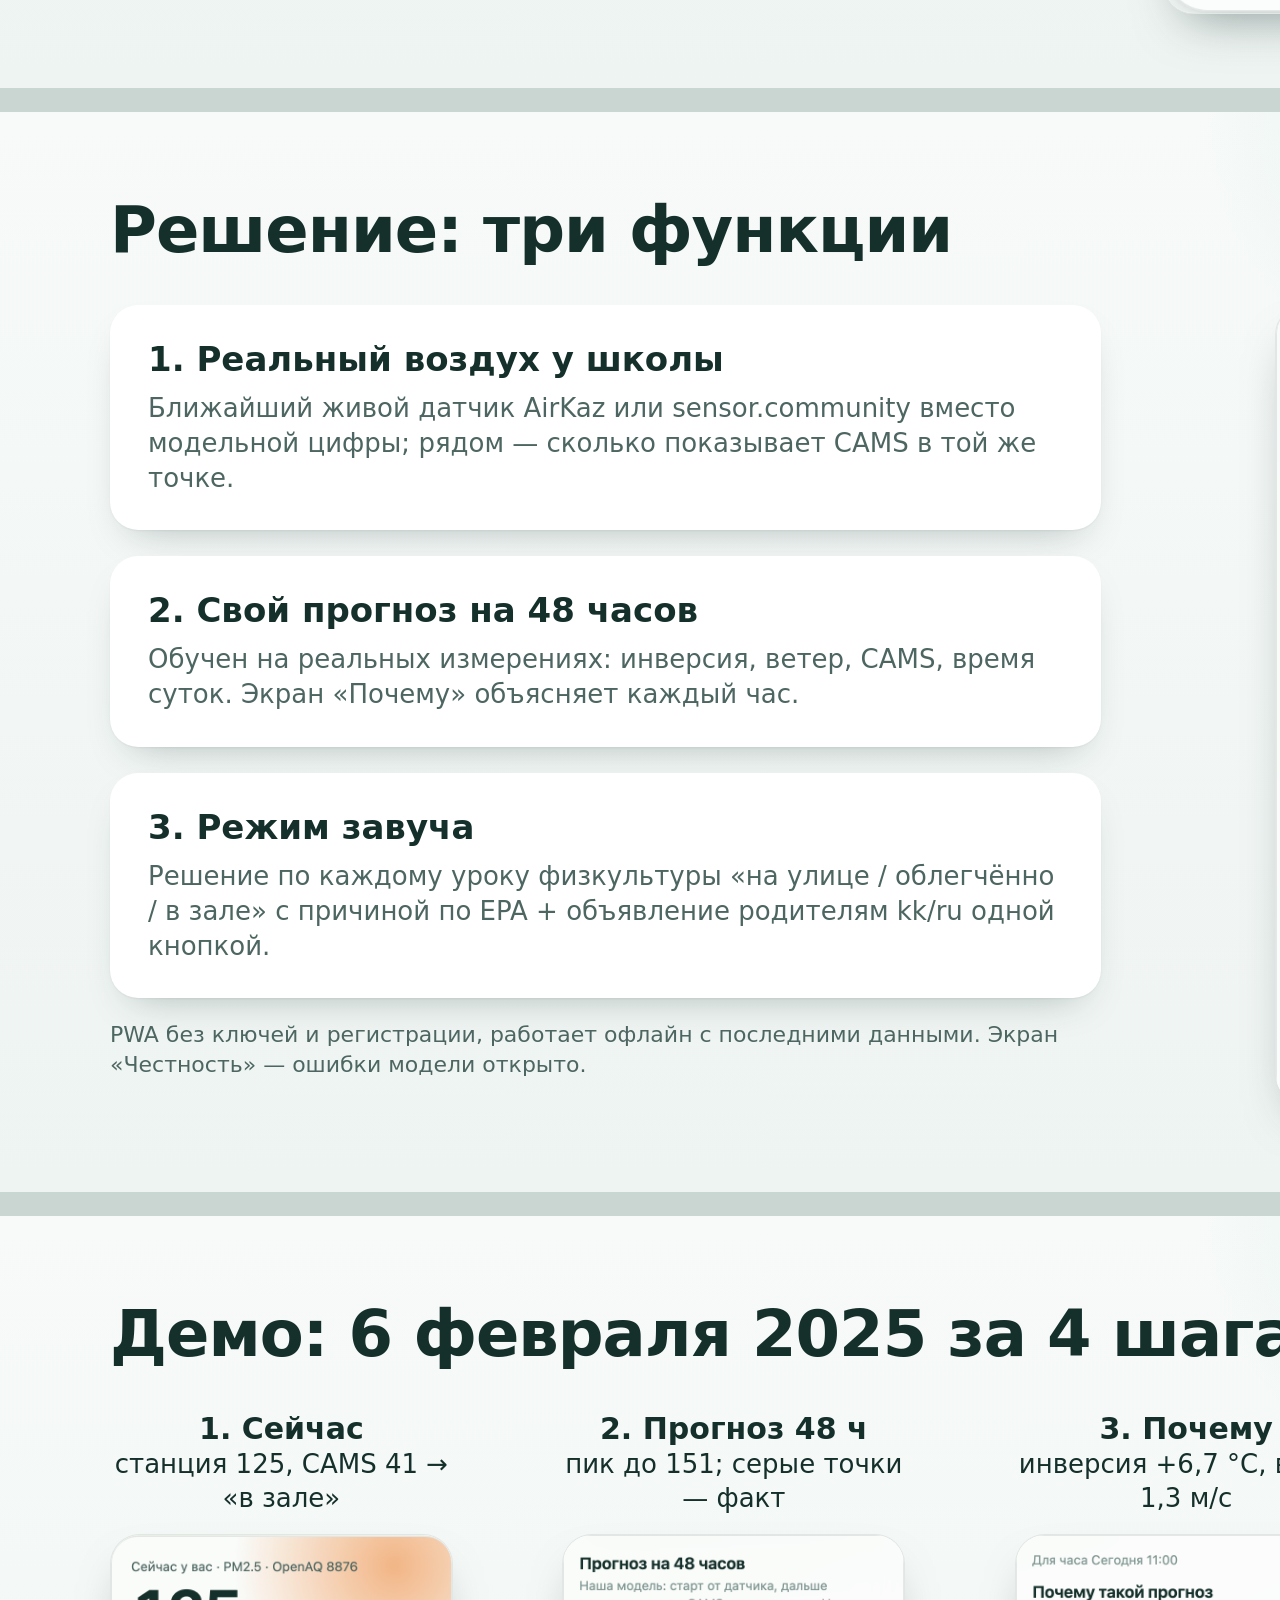
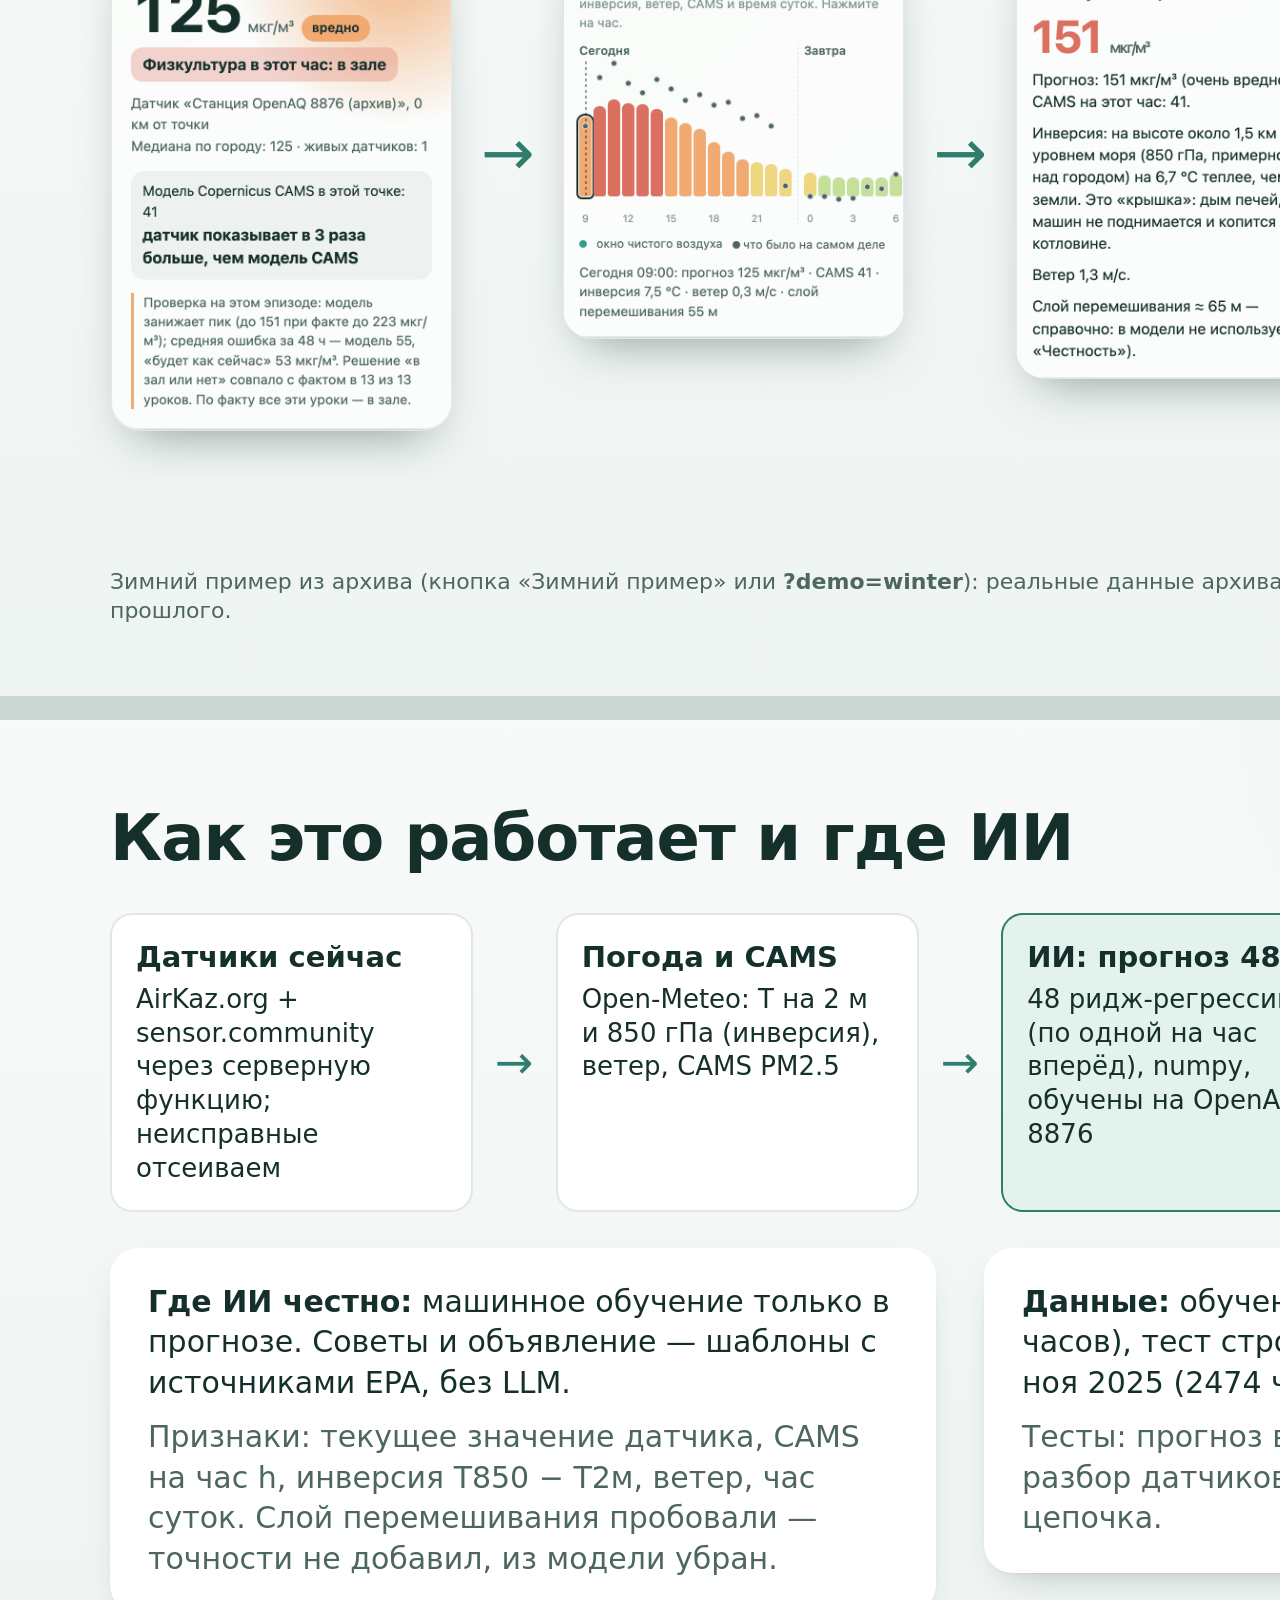
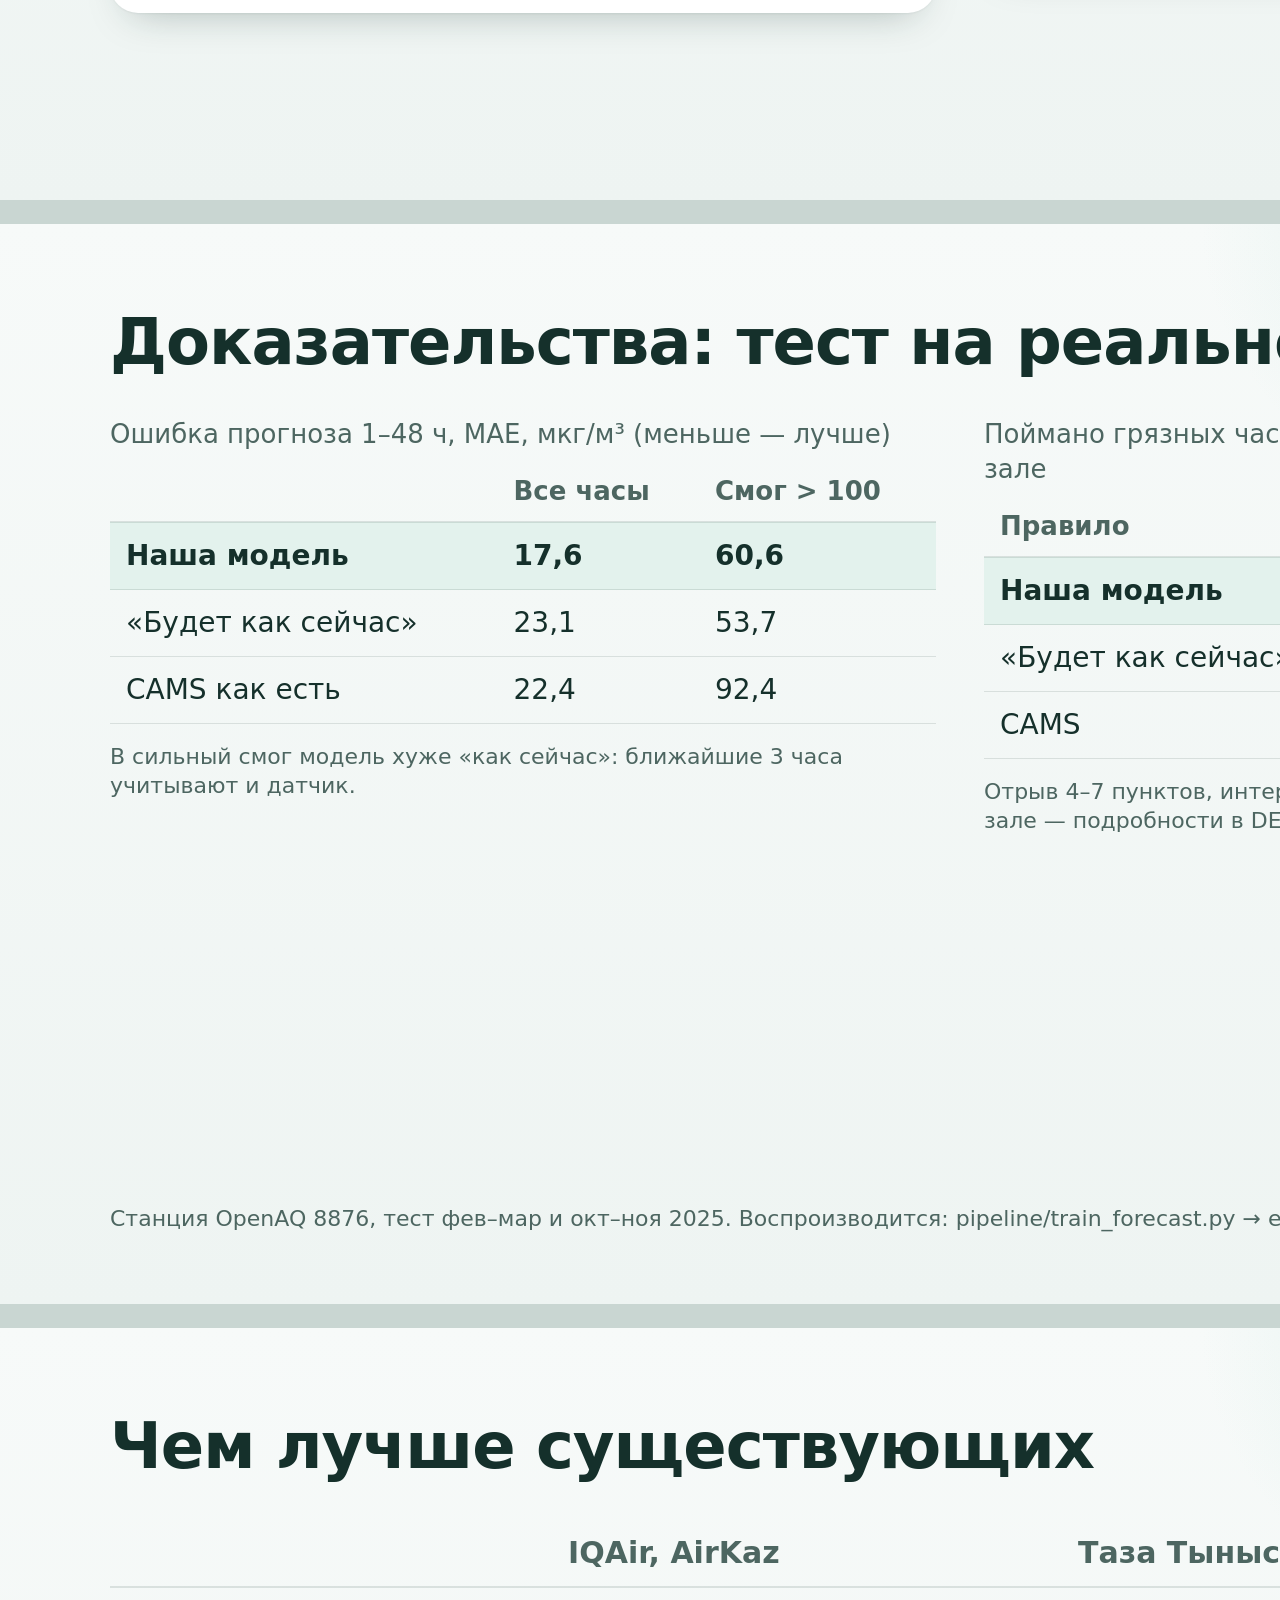
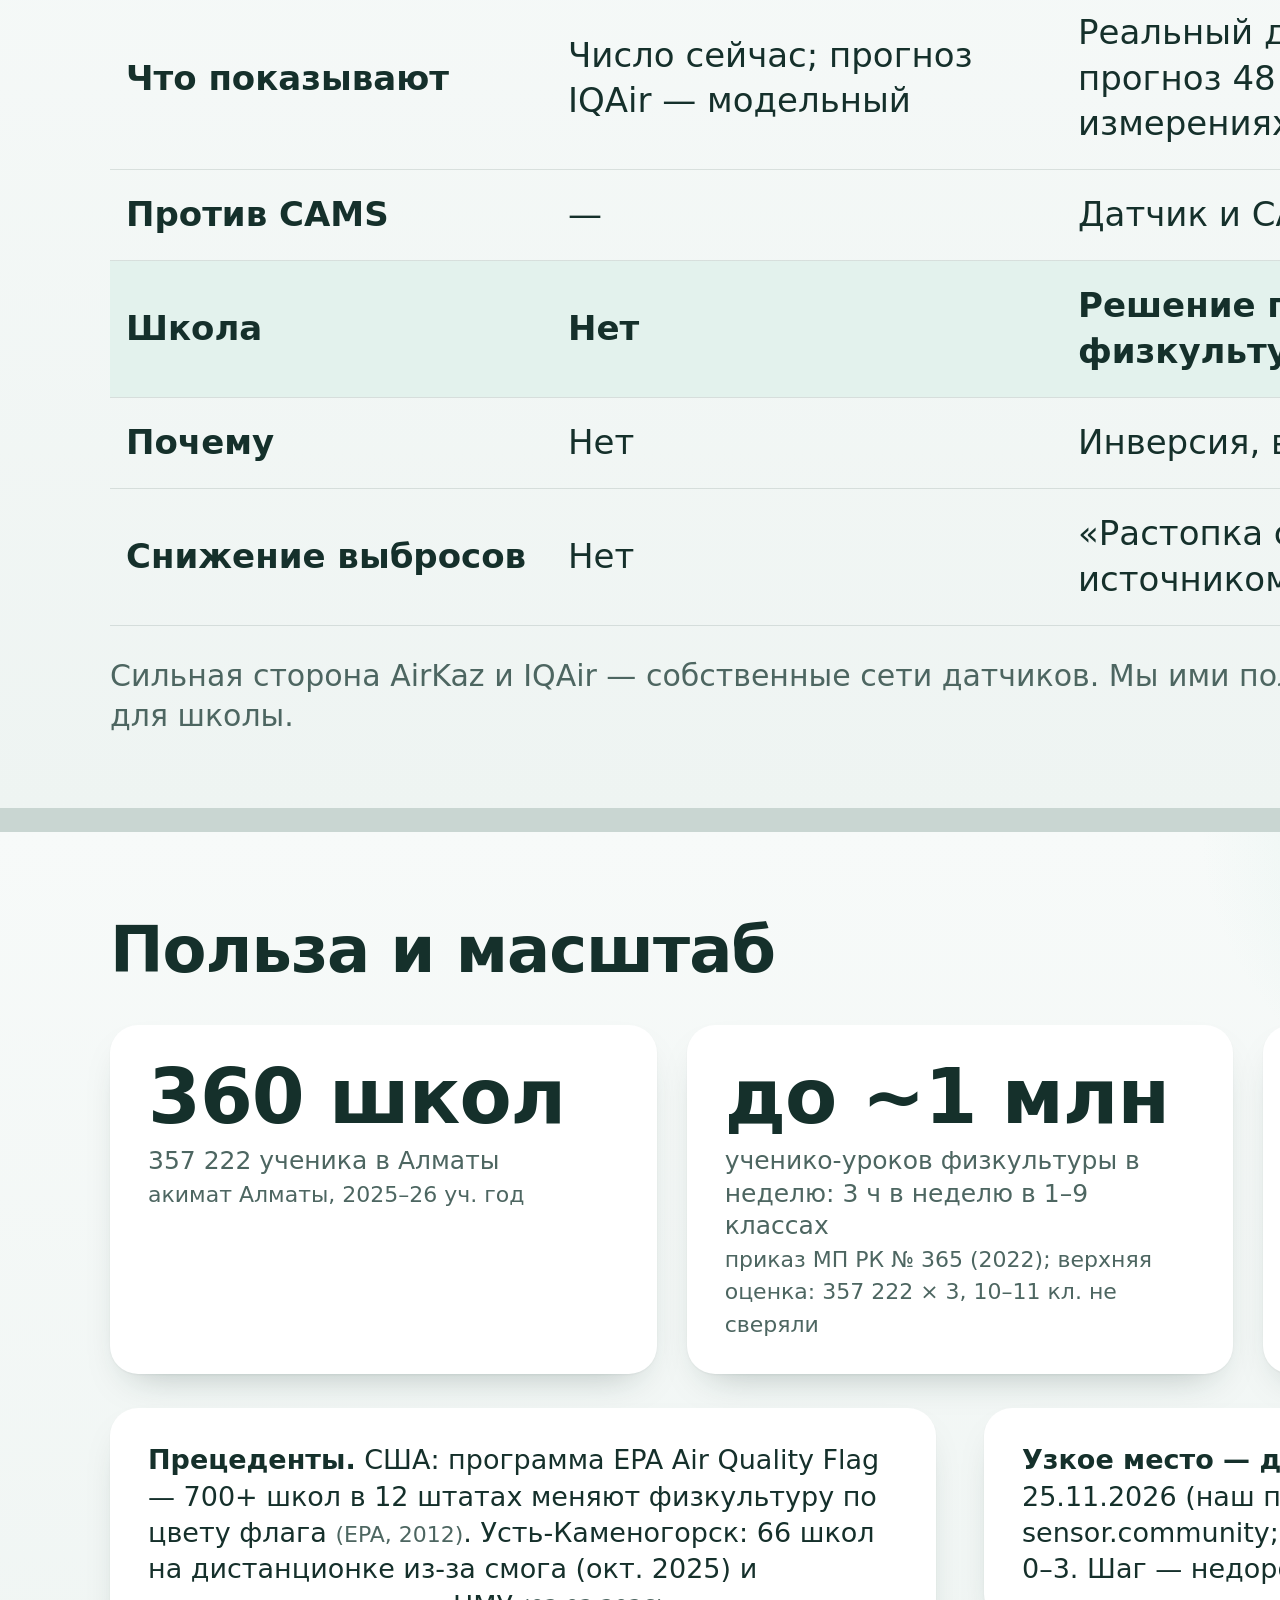
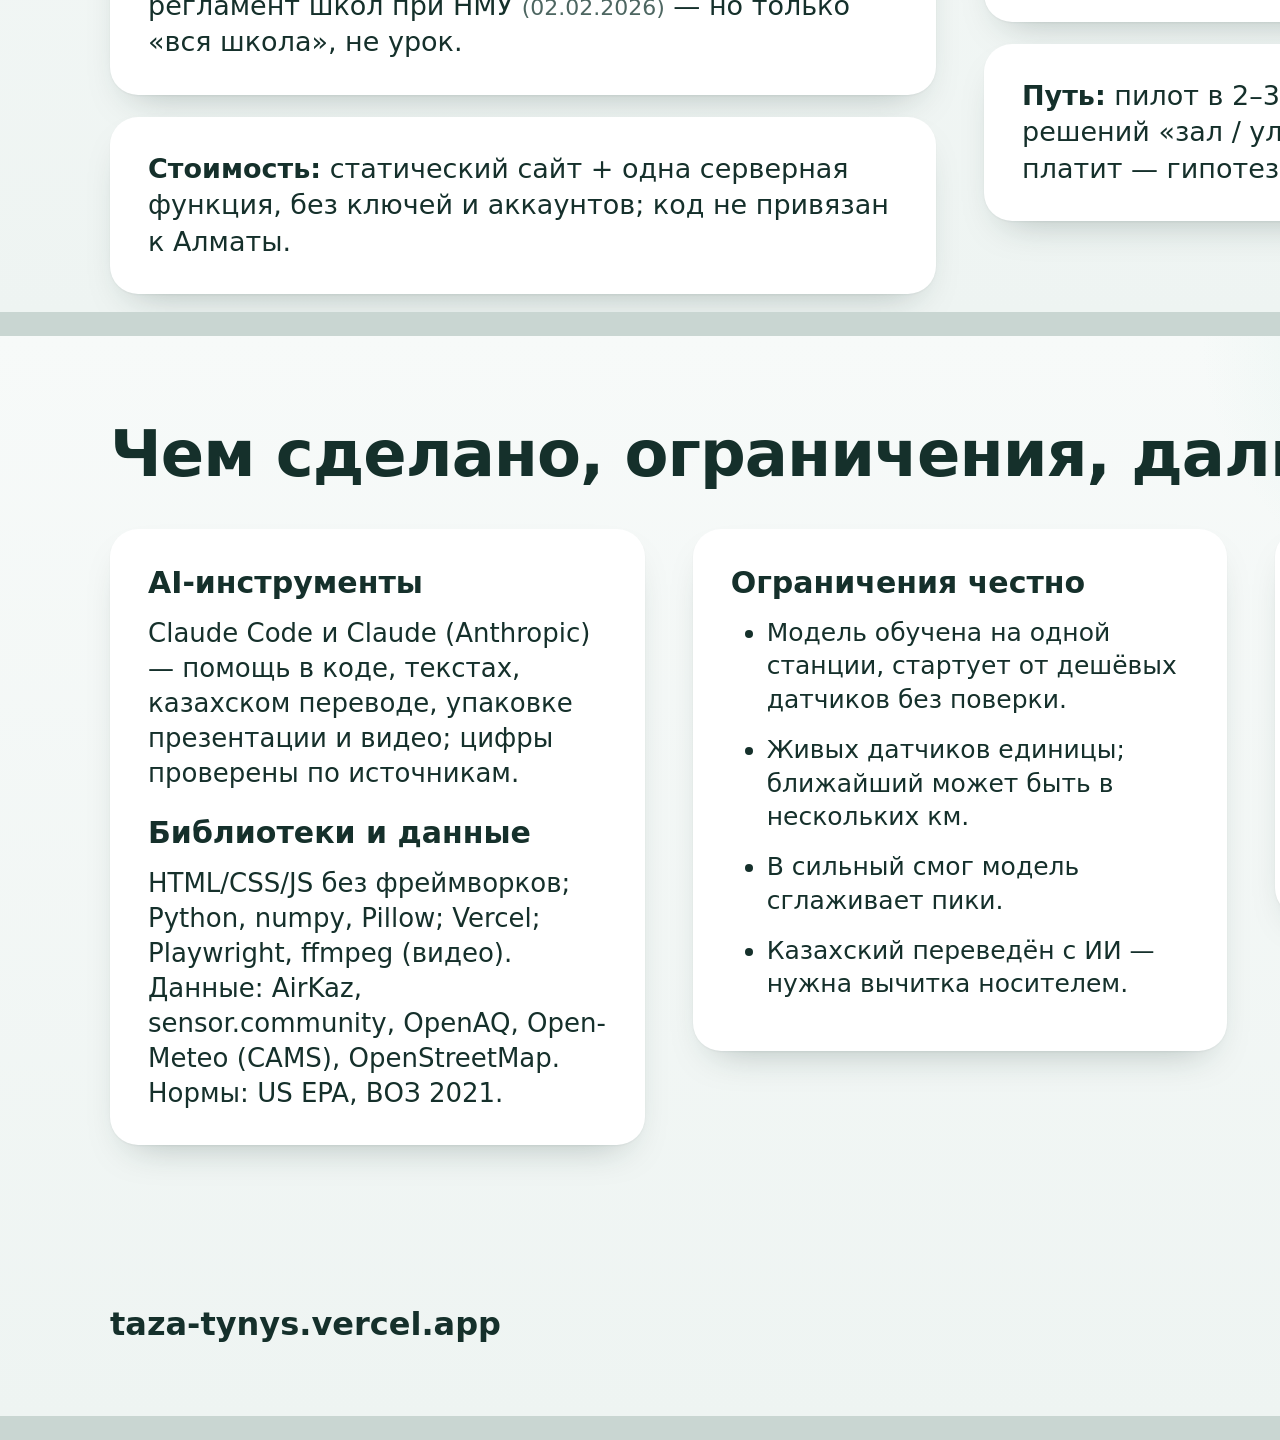
==== commit db466657: "feat(submission): new hook, one child-facing lessons metric, narration fixes, stage plan Co-Authored" ====
--- a/submission/slides.html
+++ b/submission/slides.html
@@ -169,7 +169,7 @@
     <div class="arrow">→</div>
     <div class="step"><div class="cap"><b>4. Школа</b>3-й урок — в зал, объявление kk/ru</div><img class="phone" src="img/school_announce_ru.png" style="width:390px"></div>
   </div>
-  <p class="small" style="margin:10px 0 0">Зимний пример из архива (кнопка «Зимний пример» или <b>?demo=winter</b>): решение «в зал или нет» совпало с фактом в 13 из 13 уроков этого эпизода (весь день грязный, это лёгкий случай; решает прогноз).</p>
+  <p class="small" style="margin:10px 0 0">Зимний пример из архива (кнопка «Зимний пример» или <b>?demo=winter</b>): реальные данные архива, подписаны на экране как пример из прошлого.</p>
   <div class="num">5</div>
 </section>
 
@@ -210,7 +210,7 @@
         <tr><td>«Будет как сейчас»</td><td>23,1</td><td>53,7</td></tr>
         <tr><td>CAMS как есть</td><td>22,4</td><td>92,4</td></tr>
       </table>
-      <p class="small" style="margin-top:18px">Честно: в сильный смог модель хуже правила «как сейчас». Поэтому датчик «сейчас» учитывается на ближайшие 3 часа, дальше решает прогноз.</p>
+      <p class="small" style="margin-top:18px">В сильный смог модель хуже «как сейчас»: ближайшие 3 часа учитывают и датчик.</p>
     </div>
     <div class="col">
       <p class="muted" style="margin:0 0 10px;font-size:26px">Поймано грязных часов (&gt; 35,4) при равной доле уроков в зале</p>
@@ -220,10 +220,10 @@
         <tr><td>«Будет как сейчас»</td><td>44%</td><td>55%</td><td>66%</td></tr>
         <tr><td>CAMS</td><td>42%</td><td>54%</td><td>64%</td></tr>
       </table>
-      <p class="small" style="margin-top:18px">Честный отрыв: 4–7 пунктов, интервалы перекрываются. Школа держит в зале 72% уроков и ловит 90% грязных часов; у «как сейчас» — 36% и 51%, у CAMS — 19% и 28% (при разной доле не сравнимо).</p>
-    </div>
-  </div>
-  <p class="small" style="margin:0">Станция OpenAQ 8876, тест фев–мар и окт–ноя 2025; соседние часы автокоррелированы. Воспроизводится: pipeline/train_forecast.py → evals/forecast_report.md.</p>
+      <p class="small" style="margin-top:18px">Отрыв 4–7 пунктов, интервалы перекрываются. Разная доля уроков в зале — подробности в DEFENSE.md.</p>
+    </div>
+  </div>
+  <p class="small" style="margin:0">Станция OpenAQ 8876, тест фев–мар и окт–ноя 2025. Воспроизводится: pipeline/train_forecast.py → evals/forecast_report.md.</p>
   <div class="num">7</div>
 </section>
 
